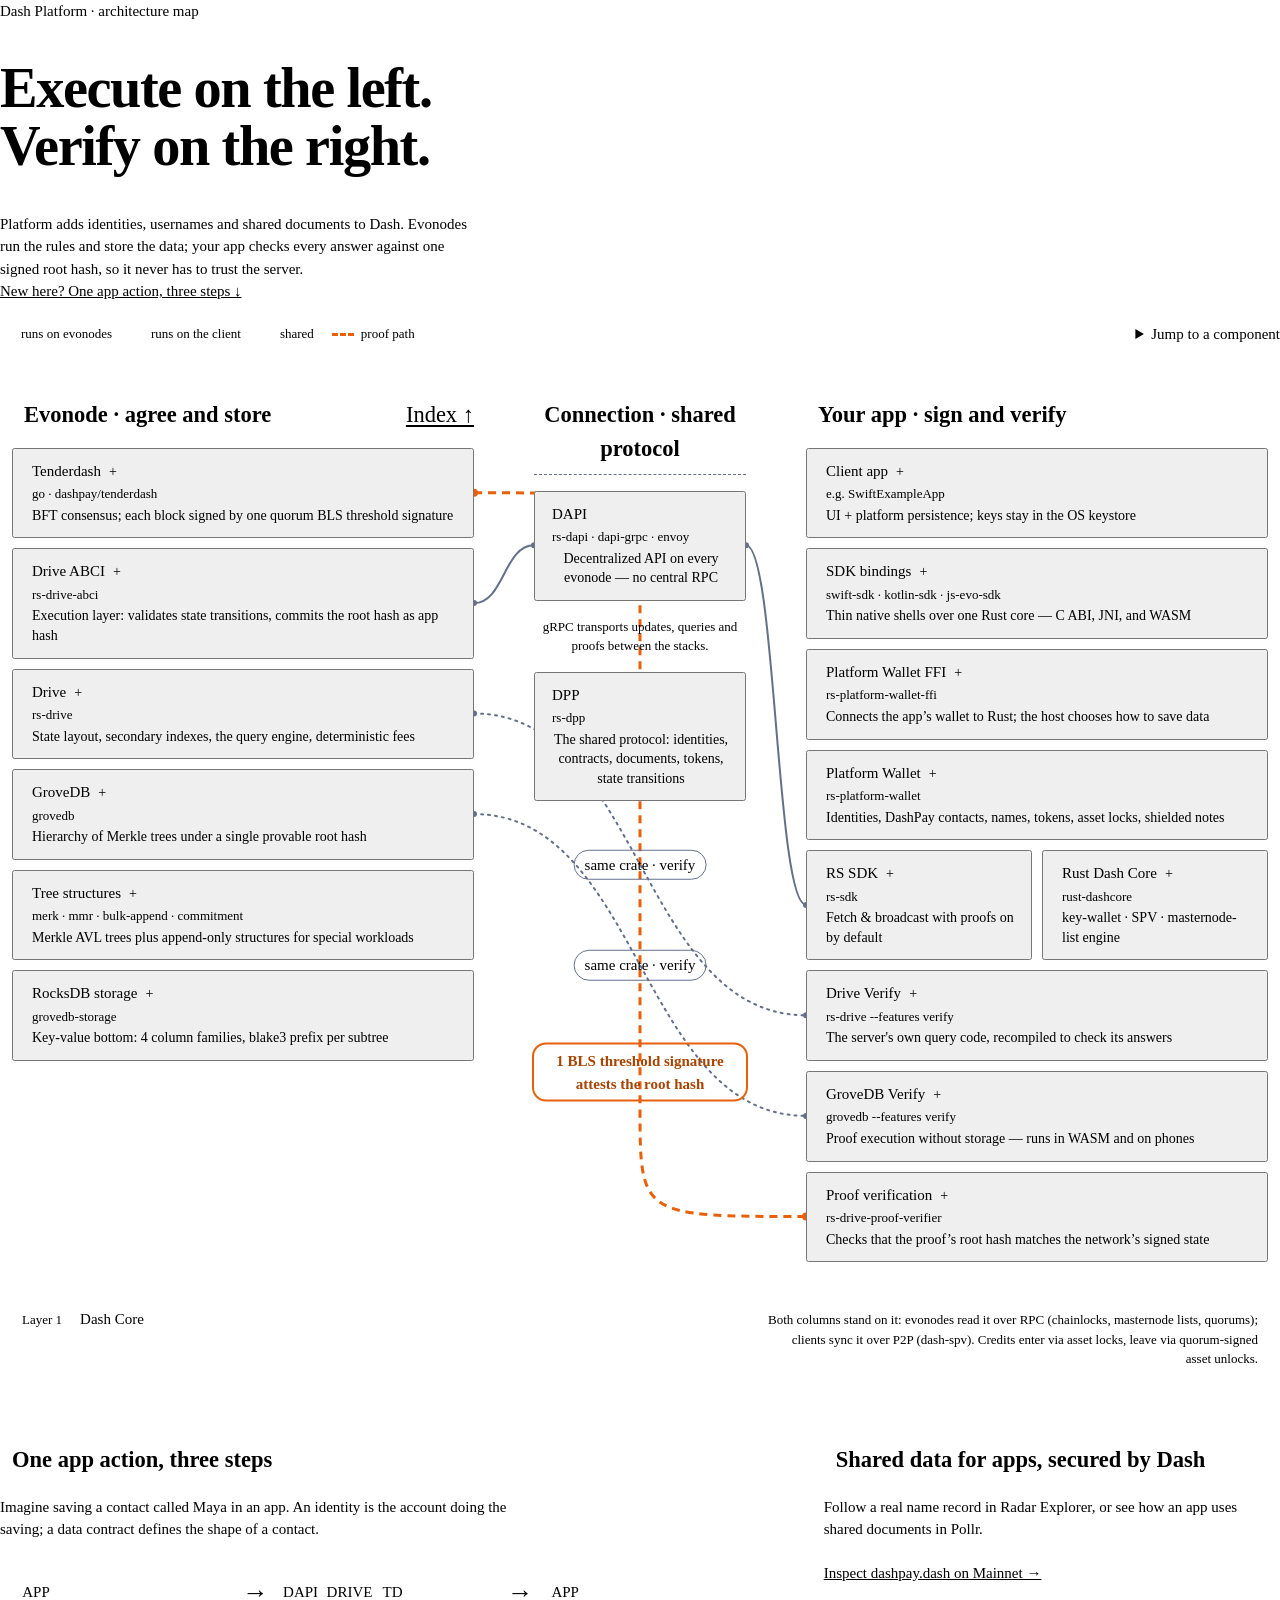
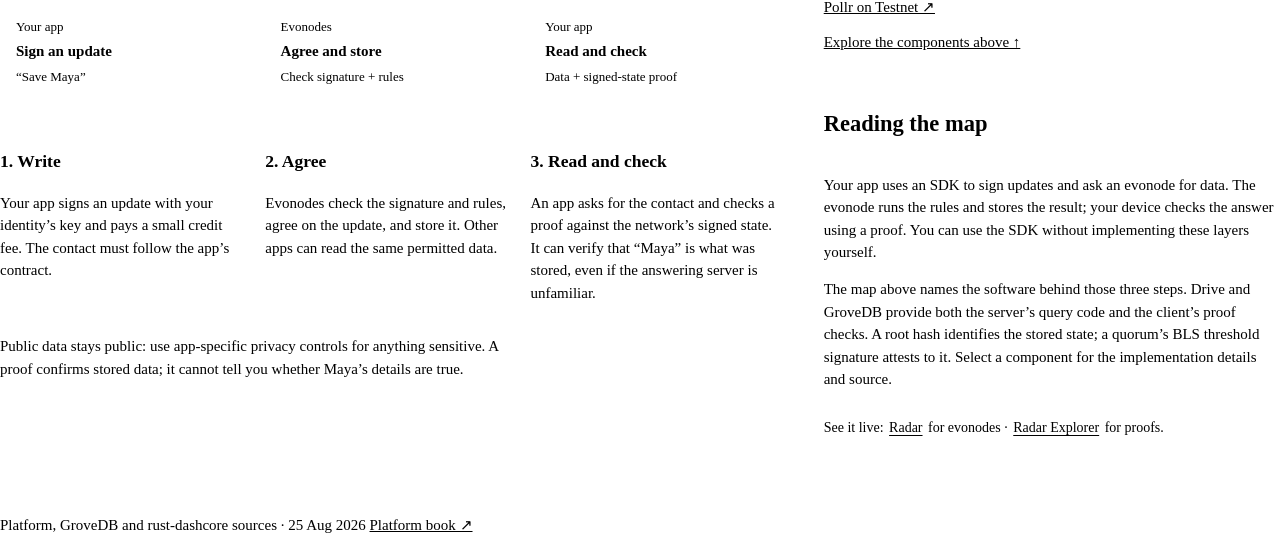
==== index.html @ ff962d40 "style(arch): readable sides, names before crates, flow arrows The client side takes the shell's peri" ====
<!doctype html>
<html lang="en">
<head>
<meta charset="utf-8">
<meta http-equiv="Content-Security-Policy" content="default-src 'self'; script-src 'self'; style-src 'self'; font-src 'self'; img-src 'self' data:; connect-src 'self'; base-uri 'none'; form-action 'self'; object-src 'none'">
<meta name="viewport" content="width=device-width, initial-scale=1">
<script src="/dashhq/dashhq-shell.js" integrity="sha256-pY818rGt2RziN3Jl6GOUPwoBuDXCLSk03Mt40n3Wt4k=" crossorigin="anonymous"></script>
<link rel="preload" href="/dashhq/fonts/archivo-latin-var.woff2" as="font" type="font/woff2" crossorigin>
<link rel="stylesheet" href="/dashhq/dashhq-tokens.css" integrity="sha256-5dOMkzZqrxDIXfGdDfy4hG3gMmwUjBk/maFstQiOqiI=" crossorigin="anonymous">
<link rel="stylesheet" href="/dashhq/dashhq-shell.css" integrity="sha256-YTeSEezfD7Rzg/jJ98Dr08MM5hpUa7ukwTbSkGV38zo=" crossorigin="anonymous">
<link rel="stylesheet" href="/dashhq/dashhq-components.css" integrity="sha256-EeOUWS5QP3xj9sYyCmQVVwKCEZTnjJxlEEUI6vAx05k=" crossorigin="anonymous">
<link rel="icon" href="/favicon.svg" type="image/svg+xml">
<link rel="stylesheet" href="/architecture.css">
<script src="/architecture.js" defer></script>
<title>How Platform works · Architecture · dashhq</title>
<meta name="description" content="Execute on evonodes, verify on the client: explore Dash Platform’s components, shared data and signed-state proofs.">

</head>
<body>

<a class="skip" href="#board">Skip to the component map</a>
<dashhq-bar product="arch" sticky></dashhq-bar>
<div class="masthead arch-hero dh-container dh-page">
  <header class="dh-page-header dh-page-header--home">
  <div class="dh-page-header__kicker">Dash Platform · architecture map</div>
  <h1 class="dh-page-header__title"><span class="execute">Execute <span class="wide">on the left</span><span class="narrow">on evonodes</span>.</span> <span class="verify">Verify <span class="wide">on the right</span><span class="narrow">in your app</span>.</span></h1>
  <p class="dh-page-header__lede">Platform adds identities, usernames and shared documents to Dash. Evonodes run the rules and store the data; your app checks every answer against one signed root hash, so it never has to trust the server. <a href="#walkthrough">New here? One app action, three steps ↓</a></p>
  </header>
  <div class="legend-row">
  <div class="legend">
    <span class="key"><span class="swatch server"></span> runs on evonodes</span>
    <span class="key"><span class="swatch client"></span> runs on the client</span>
    <span class="key"><span class="swatch shared"></span> shared</span>
    <span class="key"><span class="swatch proof"></span> proof path</span>
  </div>
  <nav class="component-nav" aria-label="Component index">
    <p class="dh-meta component-groups"><span><a href="#execute-stack">Server</a></span><span><a href="#shared-stack">Shared protocol</a></span><span><a href="#verify-stack">Client</a></span></p>
    <details class="dh-disclosure" id="component-index">
      <summary><span>Jump to a component</span></summary>
      <div class="component-index__groups">
        <div><h3 class="dh-h3">Server</h3><ul>
          <li><a href="#tenderdash">Tenderdash</a></li>
          <li><a href="#drive-abci">Drive ABCI</a></li>
          <li><a href="#drive">Drive</a></li>
          <li><a href="#grovedb">GroveDB</a></li>
          <li><a href="#trees">Tree structures</a></li>
          <li><a href="#rocksdb">RocksDB storage</a></li>
        </ul></div>
        <div><h3 class="dh-h3">Shared protocol</h3><ul>
          <li><a href="#dapi">DAPI</a></li>
          <li><a href="#dpp">DPP</a></li>
        </ul><h3 class="dh-h3">Layer 1</h3><ul>
          <li><a href="#dash-core">Dash Core</a></li>
        </ul></div>
        <div><h3 class="dh-h3">Client</h3><ul>
          <li><a href="#client-app">Client app</a></li>
          <li><a href="#bindings">SDK bindings</a></li>
          <li><a href="#wallet-ffi">Platform Wallet FFI</a></li>
          <li><a href="#platform-wallet">Platform Wallet</a></li>
          <li><a href="#rs-sdk">RS SDK</a></li>
          <li><a href="#rust-dashcore">Rust Dash Core</a></li>
          <li><a href="#drive-verify">Drive Verify</a></li>
          <li><a href="#grovedb-verify">GroveDB Verify</a></li>
          <li><a href="#proof-check">Proof verification</a></li>
        </ul></div>
      </div>
    </details>
  </nav>
  </div>
</div>

<main class="board-wrap dh-container">
  <nav id="relationships" class="relationship-map" aria-label="How the component stacks connect">
    <a href="#execute-stack"><strong>Evonode</strong><span>Agree and store</span></a><span aria-hidden="true">↔</span>
    <a href="#shared-stack"><strong>DAPI</strong><span>Updates out · data and proofs back</span></a><span aria-hidden="true">↔</span>
    <a href="#verify-stack"><strong>Your app</strong><span>Sign and verify</span></a>
    <p class="stack-path"><strong>Server path:</strong> Tenderdash → Drive ABCI → Drive → GroveDB → storage.<br><strong>Client path:</strong> SDK → DAPI → proof checks → signed state.</p>
    <p>Shared checks: <a href="#drive-verify">Drive ↔ Drive Verify</a> · <a href="#grovedb-verify">GroveDB ↔ GroveDB Verify</a>. The client checks the proof against the signed state.</p>
  </nav>
  <div class="board" id="board">
    <svg id="traces" aria-hidden="true"></svg>

    <section class="col col-server" id="execute-stack" aria-label="Evonode stack">
      <h2 class="col-head dh-h3">Evonode · agree and store <a href="#component-index">Index ↑</a></h2>
      <button class="card dh-card" id="tenderdash" data-id="tenderdash" data-side="server">
        <span class="crate">go · dashpay/tenderdash</span>
        <span class="name dh-h3">Tenderdash</span>
        <span class="role">BFT consensus; each block signed by one quorum BLS threshold signature</span>
      </button>
      <button class="card dh-card" id="drive-abci" data-id="drive-abci" data-side="server">
        <span class="crate">rs-drive-abci</span>
        <span class="name dh-h3">Drive ABCI</span>
        <span class="role">Execution layer: validates state transitions, commits the root hash as app hash</span>
      </button>
      <button class="card dh-card" id="drive" data-id="drive" data-side="server">
        <span class="crate">rs-drive</span>
        <span class="name dh-h3">Drive</span>
        <span class="role">State layout, secondary indexes, the query engine, deterministic fees</span>
      </button>
      <button class="card dh-card" id="grovedb" data-id="grovedb" data-side="server">
        <span class="crate">grovedb</span>
        <span class="name dh-h3">GroveDB</span>
        <span class="role">Hierarchy of Merkle trees under a single provable root hash</span>
      </button>
      <button class="card dh-card" id="trees" data-id="trees" data-side="server">
        <span class="crate">merk · mmr · bulk-append · commitment</span>
        <span class="name dh-h3">Tree structures</span>
        <span class="role">Merkle AVL trees plus append-only structures for special workloads</span>
      </button>
      <button class="card dh-card" id="rocksdb" data-id="rocksdb" data-side="server">
        <span class="crate">grovedb-storage</span>
        <span class="name dh-h3">RocksDB storage</span>
        <span class="role">Key-value bottom: 4 column families, blake3 prefix per subtree</span>
      </button>
    </section>

    <section class="col col-spine" id="shared-stack" aria-label="Shared edge">
      <h2 class="col-head dh-h3">Connection · shared protocol <a href="#component-index">Index ↑</a></h2>
      <button class="card spine dh-card" id="dapi" data-id="dapi" data-side="shared">
        <span class="crate">rs-dapi · dapi-grpc · envoy</span>
        <span class="name dh-h3">DAPI</span>
        <span class="role">Decentralized API on every evonode — no central RPC</span>
      </button>
      <div class="spine-note">gRPC transports updates, queries and proofs between the stacks.</div>
      <button class="card spine dh-card" id="dpp" data-id="dpp" data-side="shared">
        <span class="crate">rs-dpp</span>
        <span class="name dh-h3">DPP</span>
        <span class="role">The shared protocol: identities, contracts, documents, tokens, state transitions</span>
      </button>
    </section>

    <section class="col col-client" id="verify-stack" aria-label="Client stack">
      <h2 class="col-head dh-h3">Your app · sign and verify <a href="#component-index">Index ↑</a></h2>
      <button class="card dh-card" id="client-app" data-id="client-app" data-side="client">
        <span class="crate">e.g. SwiftExampleApp</span>
        <span class="name dh-h3">Client app</span>
        <span class="role">UI + platform persistence; keys stay in the OS keystore</span>
      </button>
      <button class="card dh-card" id="bindings" data-id="bindings" data-side="client">
        <span class="crate">swift-sdk · kotlin-sdk · js-evo-sdk</span>
        <span class="name dh-h3">SDK bindings</span>
        <span class="role">Thin native shells over one Rust core — C ABI, JNI, and WASM</span>
      </button>
      <button class="card dh-card" id="wallet-ffi" data-id="wallet-ffi" data-side="client">
        <span class="crate">rs-platform-wallet-ffi</span>
        <span class="name dh-h3">Platform Wallet FFI</span>
        <span class="role">Connects the app’s wallet to Rust; the host chooses how to save data</span>
      </button>
      <button class="card dh-card" id="platform-wallet" data-id="platform-wallet" data-side="client">
        <span class="crate">rs-platform-wallet</span>
        <span class="name dh-h3">Platform Wallet</span>
        <span class="role">Identities, DashPay contacts, names, tokens, asset locks, shielded notes</span>
      </button>
      <div class="duo">
        <button class="card dh-card" id="rs-sdk" data-id="rs-sdk" data-side="client">
          <span class="crate">rs-sdk</span>
          <span class="name dh-h3">RS SDK</span>
          <span class="role">Fetch &amp; broadcast with proofs on by default</span>
        </button>
        <button class="card dh-card" id="rust-dashcore" data-id="rust-dashcore" data-side="client">
          <span class="crate">rust-dashcore</span>
          <span class="name dh-h3">Rust Dash Core</span>
          <span class="role">key-wallet · SPV · masternode-list engine</span>
        </button>
      </div>
      <button class="card dh-card" id="drive-verify" data-id="drive-verify" data-side="client">
        <span class="crate">rs-drive --features verify</span>
        <span class="name dh-h3">Drive Verify</span>
        <span class="role">The server's own query code, recompiled to check its answers</span>
      </button>
      <button class="card dh-card" id="grovedb-verify" data-id="grovedb-verify" data-side="client">
        <span class="crate">grovedb --features verify</span>
        <span class="name dh-h3">GroveDB Verify</span>
        <span class="role">Proof execution without storage — runs in WASM and on phones</span>
      </button>
      <button class="card dh-card" id="proof-check" data-id="proof-check" data-side="client">
        <span class="crate">rs-drive-proof-verifier</span>
        <span class="name dh-h3">Proof verification</span>
        <span class="role">Checks that the proof’s root hash matches the network’s signed state</span>
      </button>
    </section>

    <button class="basebar" id="dash-core" data-id="dash-core">
      <span class="crate">Layer 1</span>
      <span class="name dh-h3">Dash Core</span>
      <span class="role">Both columns stand on it: evonodes read it over RPC (chainlocks, masternode lists, quorums); clients sync it over P2P (dash-spv). Credits enter via asset locks, leave via quorum-signed asset unlocks.</span>
    </button>
  </div>
  <div class="after-board">
  <section class="walkthrough" id="walkthrough" aria-labelledby="walkthrough-title">
    <h2 class="dh-section__title" id="walkthrough-title">One app action, three steps</h2>
    <p>Imagine saving a contact called Maya in an app. An identity is the account doing the saving; a data contract defines the shape of a contact.</p>
    <figure class="action-map" aria-label="An app signs an update; evonodes agree and store it; the app checks the returned proof">
      <div class="action-map__node"><div class="action-map__tiles" aria-hidden="true"><span class="action-map__tile">APP</span></div><span>Your app</span><strong>Sign an update</strong><small>“Save Maya”</small></div>
      <span class="action-map__arrow" aria-hidden="true">→</span>
      <div class="action-map__node"><div class="action-map__tiles" aria-hidden="true"><span class="action-map__tile action-map__tile--ref">DAPI</span><span class="action-map__tile action-map__tile--net">DRIVE</span><span class="action-map__tile action-map__tile--net">TD</span></div><span>Evonodes</span><strong>Agree and store</strong><small>Check signature + rules</small></div>
      <span class="action-map__arrow" aria-hidden="true">→</span>
      <div class="action-map__node"><div class="action-map__tiles" aria-hidden="true"><span class="action-map__tile">APP</span></div><span>Your app</span><strong>Read and check</strong><small>Data + signed-state proof</small></div>
    </figure>
    <ol>
      <li><h3 class="dh-h3">1. Write</h3><p>Your app signs an update with your identity’s key and pays a small credit fee. The contact must follow the app’s contract.</p></li>
      <li><h3 class="dh-h3">2. Agree</h3><p>Evonodes check the signature and rules, agree on the update, and store it. Other apps can read the same permitted data.</p></li>
      <li><h3 class="dh-h3">3. Read and check</h3><p>An app asks for the contact and checks a proof against the network’s signed state. It can verify that “Maya” is what was stored, even if the answering server is unfamiliar.</p></li>
    </ol>
    <p>Public data stays public: use app-specific privacy controls for anything sensitive. A proof confirms stored data; it cannot tell you whether Maya’s details are true.</p>

  </section>
  <section class="platform-intro" aria-label="Platform in plain language">
    <h2 class="dh-section__title">Shared data for apps, secured by Dash</h2>

    <p>Follow a real name record in Radar Explorer, or see how an app uses shared documents in Pollr.</p>
    <p class="dh-meta"><span><a href="https://explorer.dashhq.org/name/dashpay?network=mainnet" data-family="explorer" data-path="/name/dashpay" data-network="mainnet">Inspect dashpay.dash on Mainnet →</a></span><span><a href="https://pollr.dashhq.org/">Pollr on Testnet ↗</a></span><span><a href="#board">Explore the components above ↑</a></span></p>
  </section>
  <h2 class="technical-title dh-section__title">Reading the map</h2>
  <p class="sub">Your app uses an SDK to sign updates and ask an evonode for data. The evonode runs the rules and stores the result; your device checks the answer using a proof. You can use the SDK without implementing these layers yourself.</p>
  <p class="sub">The map above names the software behind those three steps. Drive and GroveDB provide both the server’s query code and the client’s proof checks. A root hash identifies the stored state; a quorum’s BLS threshold signature attests to it. Select a component for the implementation details and source.</p>
  <p class="live">See it live: <a href="https://radar.dashhq.org/" data-family="radar" data-path="/">Radar</a> for evonodes · <a href="https://explorer.dashhq.org/" data-family="explorer" data-path="/">Radar Explorer</a> for proofs.</p>
  </div>
</main>

<div class="scrim" id="scrim" hidden></div>
<aside class="drawer" id="drawer" role="dialog" aria-modal="true" aria-labelledby="drawer-title" hidden>
  <header class="drawer-top">
    <span class="drawer-kind" id="drawer-kind"></span>
    <h2 class="dh-h2" id="drawer-title"></h2>
    <span class="drawer-crate" id="drawer-crate"></span>
    <button class="drawer-close dh-btn dh-btn--quiet dh-btn--icon" id="drawer-close" type="button" aria-label="Close details"><svg width="18" height="18" viewBox="0 0 24 24" fill="none" stroke="currentColor" stroke-width="2" stroke-linecap="round" aria-hidden="true"><path d="m6 6 12 12M18 6 6 18"/></svg></button>
  </header>
  <div class="drawer-body">
    <p class="summary" id="drawer-summary"></p>
    <div class="drawer-refs">
      <div><h3 class="dh-h3">Source</h3><ul class="links" id="drawer-links"></ul></div>
      <div><h3 class="dh-h3">Related</h3><div class="related" id="drawer-related"></div></div>
    </div>
    <h3 class="dh-h3">Key facts</h3>
    <ul class="facts" id="drawer-facts"></ul>
  </div>
</aside>

<dashhq-footer product="arch" source="https://github.com/PastaPastaPasta/dash-platform-architecture">
<span>Platform, GroveDB and rust-dashcore sources · 25 Aug 2026</span>
<a href="https://dashpay.github.io/platform/">Platform book ↗</a>
</dashhq-footer>


</body>
</html>
---- dashhq/dashhq-tokens.css ----
/* dashhq family tokens 2.0. Vendor unchanged; override nothing here, map your own variables onto these.
   Light is the default. Dark applies under prefers-color-scheme unless <html data-theme="light">,
   and always under <html data-theme="dark">. dashhq-shell.js keeps data-theme set to the resolved theme.

   The palette is Dash's own: Dash blue (#008DE4) is the one accent and the committing action, Dash navy is the
   chrome (the bar and the footer, in both themes) and the ink. Nothing is green, teal or purple. "OK" is not a
   colour: status colour marks the exception (a warning, a failure, real mainnet funds), never the normal state. */

@font-face {
  font-family: "Archivo";
  src: url("fonts/archivo-latin-var.woff2") format("woff2");
  font-style: normal;
  font-weight: 400 700;
  font-stretch: 75% 125%;
  font-display: swap;
}

:root {
  color-scheme: light dark;

  /* surfaces */
  --dh-page: #F2F4F8;          /* page background: cool paper */
  --dh-surface: #FFFFFF;       /* panels, cards, inputs */
  --dh-sunken: #E8ECF3;        /* wells, table header, code */
  --dh-track: #E1E6EF;         /* meter, progress and segmented-control tracks; in dark, a step above the surface, never a hole */
  --dh-hover: rgba(10, 26, 63, .05);
  --dh-raised: var(--dh-surface);
  --dh-raised-hover: var(--dh-sunken);
  --dh-raised-line: var(--dh-line-2);
  --dh-chip: var(--dh-sunken);
  --dh-chip-line: transparent;
  --dh-disabled: var(--dh-sunken);

  /* ink: Dash navy, not grey */
  --dh-ink: #0A1A3F;           /* text */
  --dh-ink-2: #435069;         /* secondary text, labels (AA on every surface, track and chip) */
  --dh-ink-3: #6C7891;         /* disabled and decorative only, never for text a user must read */

  /* lines: visible edges (1.6:1 on the surface in light, 1.5:1 in dark; contrast.test.mjs holds the floor) */
  --dh-line: #C3CBDA;          /* hairlines, panel borders, table rules */
  --dh-line-2: #78849C;        /* control borders (3:1 on surface and page) */

  /* brand: Dash blue. Where you are, where you can go, and the one thing you commit to. */
  --dh-brand: #008DE4;         /* fills and indicators (selected tab rule, mark, chart series) */
  --dh-brand-ink: #0061AE;     /* links and brand-coloured text */
  --dh-brand-fill: #006CC4;    /* a blue fill that carries white text: the primary button */
  --dh-brand-soft: #E5F0FC;    /* selected rows, info pills */

  /* action: the primary button is Dash blue with white text, in every product. The names stay for compatibility. */
  --dh-act: var(--dh-brand-fill);
  --dh-act-hover: #005DAA;
  --dh-act-ink: #FFFFFF;

  /* selection: the current tab's rule, a chosen card's ring, checked boxes (--dh-select, 3:1 on page and surface),
     and selected or highlighted rows (--dh-select-soft). Dash blue, unless an app sets its accent below. */
  --dh-select: var(--dh-brand);
  --dh-select-soft: var(--dh-brand-soft);
  /* the chosen segment of a segmented control: a clearly different fill (1.5:1 or more on the track) */
  --dh-seg-on: #0A1A3F;
  --dh-seg-on-ink: #FFFFFF;

  /* chrome: the bar and the footer are Dash navy in both themes, so every product opens and closes the same way */
  --dh-chrome: #0B1C4B;
  --dh-chrome-raised: #15296A;  /* a control on the chrome */
  --dh-chrome-ink: #FFFFFF;
  --dh-chrome-ink-2: #B9C6E4;
  --dh-chrome-line: #34477D;    /* hairlines on the chrome */
  --dh-chrome-line-2: #7487BD;  /* control borders on the chrome (3:1) */
  --dh-chrome-hover: rgba(255, 255, 255, .09);
  --dh-chrome-accent: #5CB9F8;  /* the current section on the chrome */
  --dh-chrome-real: #F2BE62;    /* the Mainnet dot on the chrome: real funds */

  /* accent: an app's own colour (Forge ember, Pollr teal, Yappr sky), for its brand mark, selection and highlights,
     inside that app only. Never the committing button, never text, and never borrowed by a core tool. An app turns
     it on with one attribute, <html data-dh-accent="forge|pollr|yappr">; core tools leave it off. */
  --dh-accent: var(--dh-brand);          /* the app's colour as a fill: its glyph, a highlight rule */
  --dh-accent-ink: #FFFFFF;              /* text on an accent fill */
  --dh-accent-forge: #F58A4F;  --dh-accent-forge-select: #C67040;  --dh-accent-forge-soft: #FDECE3;  /* ember */
  --dh-accent-pollr: #25B8A6;  --dh-accent-pollr-select: #1E9586;  --dh-accent-pollr-soft: #DCF4F1;  /* teal, Pollr only */
  --dh-accent-yappr: #38BDF8;  --dh-accent-yappr-select: #2B90BC;  --dh-accent-yappr-soft: #DFF4FE;  /* sky */
  --dh-shade-1: rgba(6, 14, 36, .10);   /* hover and press overlays on filled buttons */
  --dh-shade-2: rgba(6, 14, 36, .18);

  /* status: for the exception only. A state that is the same on every row gets no colour. */
  --dh-good: var(--dh-brand-ink);  --dh-good-soft: var(--dh-brand-soft);   /* no green: "ok" reads as Dash blue */
  --dh-warn: #8A5300;  --dh-warn-soft: #FBF0DA;                            /* amber-gold, not orange */
  --dh-bad:  #B4302A;  --dh-bad-soft:  #FBE6E4;
  --dh-info: var(--dh-brand-ink); --dh-info-soft: var(--dh-brand-soft);
  --dh-real: var(--dh-warn);  --dh-real-soft: var(--dh-warn-soft);       /* real mainnet funds: caution, never "good" */
  --dh-neutral: var(--dh-ink-2);  --dh-neutral-soft: var(--dh-chip);     /* a status that needs no colour */

  /* the blueprint plate (hub map, architecture diagrams). Paper with blue linework in light, navy in dark. */
  --dh-plate: #F6F8FC;
  --dh-plate-edge: #C3CBDA;
  --dh-plate-line: #0061AE;
  --dh-plate-ink: #0A1A3F;
  --dh-plate-ink-2: #435069;
  --dh-plate-hair: rgba(0, 97, 174, .16);
  --dh-mark-edge: transparent;  /* the mark gets a hairline edge on dark pages */

  /* layers of the stack (hub map, architecture): steps of navy and Dash blue, never a second hue.
     Core and Platform are told apart by their label, not by colour. Grounds and tiles only. */
  --dh-tier-apps: #0B1C4B;      --dh-tier-apps-ink: #FFFFFF;      --dh-tier-apps-soft: #E6EAF3;
  --dh-tier-net: #006CC4;       --dh-tier-net-ink: #FFFFFF;       --dh-tier-net-soft: #E5F0FC;
  --dh-tier-platform: #7DBEF2;  --dh-tier-platform-ink: #0A1A3F;  --dh-tier-platform-soft: #EEF5FD;
  --dh-tier-ref: #C3CBDA;       --dh-tier-ref-ink: #0A1A3F;       --dh-tier-ref-soft: #EEF1F6;

  /* categorical series (unordered sets: providers, countries, networks); --dh-ramp-* stays for ordered data.
     Blue, orange, indigo, gold, rose: no green, teal or purple. */
  --dh-cat-1: #2A78D6; --dh-cat-2: #DD5F2B; --dh-cat-3: #4F48C9; --dh-cat-4: #B07D00; --dh-cat-5: #D2507F;

  /* chart ramp for ordered categories (versions, epochs): 1 = newest or largest. Unordered sets: top 4 + "Other" in --dh-line-2. */
  --dh-ramp-1: #005A96; --dh-ramp-2: #0080D0; --dh-ramp-3: #39A2E8; --dh-ramp-4: #86C4F0; --dh-ramp-5: #C2E0F7;

  --dh-focus: #0061AE;
  --dh-shadow-pop: 0 12px 32px -14px rgba(6, 14, 36, .38), 0 0 0 1px var(--dh-line);
  --dh-shadow-card: 0 1px 2px rgba(6, 14, 36, .05);

  /* type: nothing a user must read or act on is set below --dh-fs-xs (13px) */
  --dh-font: "Archivo", system-ui, -apple-system, "Segoe UI", Roboto, "Helvetica Neue", Arial, sans-serif;
  --dh-mono: ui-monospace, "SF Mono", "Cascadia Mono", "Segoe UI Mono", Menlo, Consolas, "Liberation Mono", monospace;
  --dh-fs-xs: 13px;            /* pills, footnotes: the floor */
  --dh-fs-sm: 14px;            /* labels, captions, table headers */
  --dh-fs-ui: 15px;            /* controls, tables, dense UI */
  --dh-fs-body: 16px;          /* body */
  --dh-fs-lead: 18px;          /* intro paragraph under a page title */
  --dh-fs-h3: 18px;
  --dh-fs-h2: 22px;
  --dh-fs-h1: 30px;
  --dh-fs-display: clamp(30px, 4.2vw, 46px);
  --dh-fs-stat: 30px;
  --dh-fs-code: 13px;
  --dh-lh-body: 1.5;
  --dh-lh-head: 1.2;
  --dh-lh-display: 1.06;
  --dh-w-body: 400;
  --dh-w-ui: 520;
  --dh-w-strong: 620;
  --dh-w-head: 660;
  --dh-stretch-display: 116%;
  --dh-stretch-head: 110%;
  --dh-stretch-stat: 108%;
  --dh-stretch-dense: 100%;

  /* space (4px base) */
  --dh-1: 4px;  --dh-2: 8px;  --dh-3: 12px; --dh-4: 16px;
  --dh-5: 24px; --dh-6: 32px; --dh-7: 48px; --dh-8: 64px;
  --dh-gutter: clamp(16px, 4vw, 40px);
  --dh-max: 1200px;            /* the bar's row and .dh-container: border-box, so content starts one gutter in */
  --dh-w-narrow: 760px;        /* forms and reading columns, left-aligned inside the container */

  /* shape */
  --dh-r1: 3px;   /* pills, kbd */
  --dh-r2: 6px;   /* buttons, inputs, segmented controls */
  --dh-r3: 10px;  /* panels, cards, popovers */

  /* controls: one height scale; touch screens step every size up */
  --dh-ctl-h-sm: 28px;
  --dh-ctl-h: 34px;
  --dh-ctl-h-lg: 42px;
  --dh-bar-h: 52px;

  /* focus: one ring for everything. --dh-ring-shadow is the same ring as a box-shadow, for frameworks
     that draw focus with shadows (Chakra's shadows.outline). */
  --dh-ring-w: 2px;
  --dh-ring-offset: 2px;
  --dh-ring-shadow: 0 0 0 2px var(--dh-surface), 0 0 0 4px var(--dh-focus);

  /* motion */
  --dh-ease: cubic-bezier(.2, .7, .2, 1);
  --dh-dur-1: 90ms;
  --dh-dur-2: 160ms;
}

@media (pointer: coarse) {
  :root { --dh-ctl-h-sm: 40px; --dh-ctl-h: 42px; --dh-ctl-h-lg: 48px; }
}

@media (prefers-reduced-motion: reduce) {
  :root { --dh-dur-1: 0ms; --dh-dur-2: 0ms; }
}

/* An app's accent: <html data-dh-accent="forge|pollr|yappr">. The shades follow the theme by themselves. */
:root[data-dh-accent="forge"] { --dh-accent: var(--dh-accent-forge); --dh-accent-ink: #0A1A3F; --dh-select: var(--dh-accent-forge-select); --dh-select-soft: var(--dh-accent-forge-soft); }
:root[data-dh-accent="pollr"] { --dh-accent: var(--dh-accent-pollr); --dh-accent-ink: #0A1A3F; --dh-select: var(--dh-accent-pollr-select); --dh-select-soft: var(--dh-accent-pollr-soft); }
:root[data-dh-accent="yappr"] { --dh-accent: var(--dh-accent-yappr); --dh-accent-ink: #0A1A3F; --dh-select: var(--dh-accent-yappr-select); --dh-select-soft: var(--dh-accent-yappr-soft); }

:root[data-theme="light"] { color-scheme: light; }

/* The dark set is written twice: once for the system setting, once for an explicit choice. Keep them identical
   (contrast.test.mjs fails if they drift). */
@media (prefers-color-scheme: dark) {
  :root:not([data-theme="light"]) {
    color-scheme: dark;
    --dh-page: #070D1D;
    --dh-surface: #0F192F;
    --dh-sunken: #050A15;
    --dh-track: #1D2843;
    --dh-raised: #1A2641;
    --dh-raised-hover: #243353;
    --dh-raised-line: #55678E;
    --dh-chip: var(--dh-raised);
    --dh-chip-line: var(--dh-line);
    --dh-disabled: var(--dh-surface);
    --dh-hover: rgba(225, 234, 248, .06);
    --dh-ink: #EAF0F8;
    --dh-ink-2: #B0BDD3;
    --dh-ink-3: #7F8CA6;
    --dh-line: #33415F;
    --dh-line-2: #64769C;
    --dh-brand: #2E9BF0;
    --dh-brand-ink: #7DC1F7;
    --dh-brand-fill: #1A6CC2;
    --dh-brand-soft: #14294B;
    --dh-act-hover: #155FAC;
    --dh-seg-on: #3C4F7A;
    --dh-seg-on-ink: #FFFFFF;
    --dh-chrome: #0C1C4A;
    --dh-chrome-raised: #172B66;
    --dh-chrome-line: #34477D;
    --dh-warn: #F2BE62;  --dh-warn-soft: #2B2314;
    --dh-bad:  #F48A80;  --dh-bad-soft:  #3A1818;
    --dh-plate: #0D1F45;
    --dh-plate-edge: #22386A;
    --dh-plate-line: #A6D3F7;
    --dh-plate-ink: #E6F0FC;
    --dh-plate-ink-2: #A3B7D8;
    --dh-plate-hair: rgba(166, 211, 247, .2);
    --dh-mark-edge: rgba(125, 193, 247, .38);
    --dh-tier-apps: #C2D2F2;      --dh-tier-apps-ink: #0A1A3F;      --dh-tier-apps-soft: #131E37;
    --dh-tier-net: #2E9BF0;       --dh-tier-net-ink: #06122B;       --dh-tier-net-soft: #14294B;
    --dh-tier-platform: #7DC1F7;  --dh-tier-platform-ink: #06122B;  --dh-tier-platform-soft: #10223F;
    --dh-tier-ref: #3A4868;       --dh-tier-ref-ink: #DCE5F3;       --dh-tier-ref-soft: #111A2E;
    --dh-cat-1: #4C93EC; --dh-cat-2: #EB7746; --dh-cat-3: #8C85F2; --dh-cat-4: #D9A21C; --dh-cat-5: #E46F9A;
    --dh-ramp-1: #A9D9FA; --dh-ramp-2: #62B8F3; --dh-ramp-3: #2B90DA; --dh-ramp-4: #1F6CA3; --dh-ramp-5: #1A4A6E;
    --dh-accent-forge-select: #F58A4F; --dh-accent-forge-soft: #363131;
    --dh-accent-pollr-select: #25B8A6; --dh-accent-pollr-soft: #103A40;
    --dh-accent-yappr-select: #38BDF8; --dh-accent-yappr-soft: #143B4F;
    --dh-focus: #7DC1F7;
    --dh-shade-1: rgba(255, 255, 255, .08);
    --dh-shade-2: rgba(0, 0, 0, .18);
    --dh-shadow-pop: 0 14px 36px -12px rgba(0, 0, 0, .7), 0 0 0 1px var(--dh-line);
    --dh-shadow-card: none;
  }
}
:root[data-theme="dark"] {
  color-scheme: dark;
  --dh-page: #070D1D;
  --dh-surface: #0F192F;
  --dh-sunken: #050A15;
  --dh-track: #1D2843;
  --dh-raised: #1A2641;
  --dh-raised-hover: #243353;
  --dh-raised-line: #55678E;
  --dh-chip: var(--dh-raised);
  --dh-chip-line: var(--dh-line);
  --dh-disabled: var(--dh-surface);
  --dh-hover: rgba(225, 234, 248, .06);
  --dh-ink: #EAF0F8;
  --dh-ink-2: #B0BDD3;
  --dh-ink-3: #7F8CA6;
  --dh-line: #33415F;
  --dh-line-2: #64769C;
  --dh-brand: #2E9BF0;
  --dh-brand-ink: #7DC1F7;
  --dh-brand-fill: #1A6CC2;
  --dh-brand-soft: #14294B;
  --dh-act-hover: #155FAC;
  --dh-seg-on: #3C4F7A;
  --dh-seg-on-ink: #FFFFFF;
  --dh-chrome: #0C1C4A;
  --dh-chrome-raised: #172B66;
  --dh-chrome-line: #34477D;
  --dh-warn: #F2BE62;  --dh-warn-soft: #2B2314;
  --dh-bad:  #F48A80;  --dh-bad-soft:  #3A1818;
  --dh-plate: #0D1F45;
  --dh-plate-edge: #22386A;
  --dh-plate-line: #A6D3F7;
  --dh-plate-ink: #E6F0FC;
  --dh-plate-ink-2: #A3B7D8;
  --dh-plate-hair: rgba(166, 211, 247, .2);
  --dh-mark-edge: rgba(125, 193, 247, .38);
  --dh-tier-apps: #C2D2F2;      --dh-tier-apps-ink: #0A1A3F;      --dh-tier-apps-soft: #131E37;
  --dh-tier-net: #2E9BF0;       --dh-tier-net-ink: #06122B;       --dh-tier-net-soft: #14294B;
  --dh-tier-platform: #7DC1F7;  --dh-tier-platform-ink: #06122B;  --dh-tier-platform-soft: #10223F;
  --dh-tier-ref: #3A4868;       --dh-tier-ref-ink: #DCE5F3;       --dh-tier-ref-soft: #111A2E;
  --dh-cat-1: #4C93EC; --dh-cat-2: #EB7746; --dh-cat-3: #8C85F2; --dh-cat-4: #D9A21C; --dh-cat-5: #E46F9A;
  --dh-ramp-1: #A9D9FA; --dh-ramp-2: #62B8F3; --dh-ramp-3: #2B90DA; --dh-ramp-4: #1F6CA3; --dh-ramp-5: #1A4A6E;
  --dh-accent-forge-select: #F58A4F; --dh-accent-forge-soft: #363131;
  --dh-accent-pollr-select: #25B8A6; --dh-accent-pollr-soft: #103A40;
  --dh-accent-yappr-select: #38BDF8; --dh-accent-yappr-soft: #143B4F;
  --dh-focus: #7DC1F7;
  --dh-shade-1: rgba(255, 255, 255, .08);
  --dh-shade-2: rgba(0, 0, 0, .18);
  --dh-shadow-pop: 0 14px 36px -12px rgba(0, 0, 0, .7), 0 0 0 1px var(--dh-line);
  --dh-shadow-card: none;
}
---- dashhq/dashhq-shell.css ----
/* dashhq-shell.css: document-level rules for the shell elements.
   Covers (1) the look before dashhq-shell.js upgrades the elements, or if it never runs,
   and (2) the product's own links slotted into <dashhq-bar>. Element internals live in the JS.
   Requires dashhq-tokens.css. */

/* Only before upgrade: once defined, the elements style their own host (and honour [hidden]). */
dashhq-footer:not(:defined) { display: block; }
dashhq-bar[sticky]:not(:defined) { position: sticky; top: 0; z-index: 40; }

/* Before upgrade: reserve the bar's height so nothing jumps, show a wordmark, and lay the slotted nav out in a row. */
dashhq-bar:not(:defined) {
  display: flex; align-items: center; gap: 14px; overflow: hidden;
  min-height: var(--dh-bar-h); padding: 0 var(--dh-gutter);
  background: var(--dh-chrome); color: var(--dh-chrome-ink);
  font-family: var(--dh-font);
  --dh-ink: var(--dh-chrome-ink); --dh-ink-2: var(--dh-chrome-ink-2); --dh-line: var(--dh-chrome-line);
}
dashhq-bar:not(:defined)::before {
  content: "dashhq"; font-weight: 650; font-stretch: 112%; font-size: 16px; letter-spacing: -.012em;
}
dashhq-bar:not(:defined) > [slot="logo"] { display: none; }
/* Without JavaScript there is no phone menu: the product's links scroll sideways rather than being cut off. */
dashhq-bar:not(:defined) > [slot="nav"] { flex: 0 1 auto; min-width: 0; overflow-x: auto; scrollbar-width: thin; }
dashhq-bar:not(:defined) > [slot="actions"] { margin-left: auto; }
dashhq-footer:not(:defined) { min-height: 120px; margin-top: var(--dh-7); background: var(--dh-chrome); color: var(--dh-chrome-ink-2); }
dashhq-hash:not(:defined) { display: inline; font-family: var(--dh-mono); font-size: .92em; overflow-wrap: anywhere; }
dashhq-signin-help, dashhq-not-found, dashhq-moved { display: block; }
/* The display rules above outrank the browser's [hidden]; an element the page hides stays hidden, upgraded or not. */
:is(dashhq-bar, dashhq-footer, dashhq-hash, dashhq-signin-help, dashhq-not-found, dashhq-moved)[hidden] { display: none !important; }
dashhq-signin-help:not(:defined) { min-height: 44px; border-radius: var(--dh-r3); background: var(--dh-sunken); }
/* <dashhq-moved>'s children are its version without JavaScript (the heading and a real link); once upgraded the element
   draws its own. <dashhq-not-found>'s children are one extra line it shows under its own words, so keep them to that
   (the full id, or one factual sentence). */
dashhq-not-found:not(:defined) { padding: 20px 24px; border: 1px dashed var(--dh-line-2); border-radius: var(--dh-r3); }

/* The product's nav in the bar: its sections, and the only section nav it has. Put your links in one element
   with slot="nav" (a <nav>, <ul> or <div>); a <button> may stand in for a link that opens something (Post).
   Mark the current one with aria-current="page". The bar sets the --dh-nav-* variables: a row on wide screens,
   44px rows in the phone menu, or a bottom tab bar with phone-nav="tabs". On the wide bar the links sit on the navy
   chrome: the bar hands them the chrome's values under the usual token names (--dh-ink, --dh-brand-ink, --dh-hover…),
   so draw them with tokens, never literal colours. Inactive links are ink; the current one is brand.
   Inside an item, an element with class="dh-nav-icon" shows only in the tab bar.
   data-dh-phone on an item shows it only in the phone layouts; data-dh-desktop only in the wide row. */
dashhq-bar > [slot="nav"] {
  display: flex; flex-direction: var(--dh-nav-dir, row); align-items: var(--dh-nav-align, center);
  gap: var(--dh-nav-gap, 2px); margin: 0; padding: 0; list-style: none;
  overflow-x: var(--dh-nav-overflow, visible); scrollbar-width: none; overscroll-behavior-x: contain;
  -webkit-mask-image: var(--dh-nav-mask, none); mask-image: var(--dh-nav-mask, none);
}
dashhq-bar > [slot="nav"]::-webkit-scrollbar { display: none; }
dashhq-bar > [slot="nav"] > * { flex: var(--dh-nav-item, none); min-width: var(--dh-nav-item-min, 0); }
dashhq-bar > [slot="nav"] :is(a, button) {
  display: flex; flex-direction: var(--dh-nav-item-dir, row); align-items: center;
  justify-content: var(--dh-nav-item-justify, flex-start); gap: var(--dh-nav-item-gap, 8px);
  box-sizing: border-box; width: auto; height: var(--dh-nav-h, 32px); margin: 0; padding: 0 var(--dh-nav-pad, 10px);
  border: 0; border-radius: var(--dh-nav-radius, var(--dh-r2)); background: none; cursor: pointer;
  font-family: var(--dh-font); font-size: var(--dh-nav-fs, 14px); font-weight: var(--dh-nav-weight, 520); line-height: 1;
  color: var(--dh-nav-ink, var(--dh-ink)); text-decoration: none; white-space: var(--dh-nav-ws, nowrap); text-align: center;
  -webkit-tap-highlight-color: transparent;
}
@media (hover: hover) {
  dashhq-bar > [slot="nav"] :is(a, button):hover { color: var(--dh-ink); background: var(--dh-hover); }
}
dashhq-bar > [slot="nav"] :is(a, button):is([aria-current="page"], [aria-current="true"]) {
  color: var(--dh-nav-current-ink, var(--dh-brand-ink)); background: var(--dh-nav-current-bg, var(--dh-chip));
  box-shadow: var(--dh-nav-current-mark, none);
}
dashhq-bar > [slot="nav"] :is(a, button):focus-visible { outline: 2px solid var(--dh-focus); outline-offset: 2px; }
dashhq-bar > [slot="nav"] .dh-nav-icon { display: var(--dh-nav-icon, none); width: 22px; height: 22px; flex: none; }
dashhq-bar > [slot="nav"] :is([aria-current="page"], [aria-current="true"]) .dh-nav-icon { color: var(--dh-nav-current-icon, inherit); }
dashhq-bar > [slot="nav"] [data-dh-phone] { display: var(--dh-nav-only-phone, none); }
dashhq-bar > [slot="nav"] [data-dh-desktop] { display: var(--dh-nav-only-desk, flex); }
/* The item rules above outrank [hidden] (and Tailwind's .hidden); hide an item with the attribute. */
dashhq-bar > [slot="nav"] [hidden] { display: none !important; }

dashhq-bar > [slot="actions"] { display: flex; align-items: center; gap: 6px; }
dashhq-bar > [slot="logo"] { display: block; width: 22px; height: 22px; }

/* Off-screen buffer used by the copy fallback on insecure origins. */
.dh-copy-buffer { position: fixed; left: -9999px; top: 0; opacity: 0; }

html[data-dh-sheet-open] { overflow: hidden; }
/* With a bottom tab bar, focus and in-page jumps stop above it. */
html[data-dh-tabs] { scroll-padding-bottom: var(--dh-tabs-h); }
@supports selector(:state(compact)) {
  dashhq-bar:state(compact) > [slot="logo"] { width: 26px; height: 26px; }
}
/* Slots carry inline footer copy and links, never another layout. */
dashhq-footer :is(p, div, nav, span) { display: inline; margin: 0; padding: 0; }
dashhq-footer a { color: inherit; text-decoration: underline; text-decoration-color: var(--dh-chrome-line-2); text-underline-offset: 3px; }
/* The page ends at the footer: below it (and above the bar, on overscroll) the canvas is the chrome's navy, not page
   colour. Zero specificity, so a product's own html or body background and margin always win. */
:where(html:has(dashhq-footer)) { background-color: var(--dh-chrome); }
:where(body:has(dashhq-footer)) { margin: 0; background-color: var(--dh-page); }
---- dashhq/dashhq-components.css ----
/* dashhq-components.css: the family's component layer. Framework-free, CSP-safe (no inline styles, no images,
   no url()), drawn only with dashhq-tokens.css, which it requires.

   Use the classes directly (plain-CSS and React+CSS sites), or map your framework's components onto the same
   tokens (Tailwind, Chakra): DESIGN.md §6 has the recipes. Measurements here are the definition of "the same".

   Decided once for the family:
   - Radius: 6px (--dh-r2) for every control, 10px (--dh-r3) for every card, 3px (--dh-r1) for badges. No pills.
   - Heights: --dh-ctl-h-sm / --dh-ctl-h = 28 / 34, and 40 / 42 on touch screens. Every button that matters is the
     middle one; --sm is for dense rows (tables, toolbars). --lg is retired: it draws at the family height.
   - Focus: 2px --dh-focus outline, 2px offset, on every interactive element (--dh-ring-shadow for shadow systems).
   - Casing: sentence case. Components reset text-transform and letter-spacing so framework defaults can't
     uppercase a label; the words themselves must be written in sentence case ("Create identity", "Sign in").
   - Primary: the one committing action in view, filled Dash blue with white text (--dh-act) everywhere, apps
     included. One per view.
   - Selection: --dh-select and --dh-select-soft (Dash blue; an app's accent with <html data-dh-accent>). Links stay blue.
   - Status colour marks the exception. A state that is the same on every row ("Answering", "Success") gets no colour:
     use the neutral variants (.dh-badge, .dh-badge--neutral, .dh-status--neutral) and colour only the row that differs.

   Contents: layout · page header · section · buttons · fields · segmented control · tabs · cards · choices · stats ·
   tables (+ phone row cards) · key/value · badges · notices · states · stepper · misc */

/* ================================================================ layout */
/* Short pages keep the footer at the bottom of the screen: put .dh-fill on <body> (or the element that holds the bar,
   <main> and the footer). <main>, or a child marked .dh-fill__main, takes the spare height. */
.dh-fill { box-sizing: border-box; display: flex; flex-direction: column; min-height: 100vh; min-height: 100dvh; margin: 0; }
.dh-fill > main, .dh-fill > .dh-fill__main { flex: 1 0 auto; }
/* The container lines up with the bar: same max width, same gutter, border-box, so the page's left edge is the
   bar's left edge on every site. Put all page content inside one; full-bleed bands sit outside it. */
.dh-container {
  box-sizing: border-box; width: 100%; max-width: var(--dh-shell-max, var(--dh-max));
  margin-inline: auto; padding-inline: var(--dh-gutter);
}
.dh-page { padding-block: var(--dh-6) var(--dh-8); }
.dh-narrow { max-width: var(--dh-w-narrow); }        /* forms and reading columns: left-aligned, never centred */
.dh-measure { max-width: 64ch; }
.dh-stack { display: grid; grid-template-columns: minmax(0, 1fr); gap: var(--dh-4); }
.dh-stack--lg { gap: var(--dh-6); }
.dh-grid { display: grid; grid-template-columns: repeat(auto-fill, minmax(min(var(--dh-grid-min, 280px), 100%), 1fr));
  gap: var(--dh-4); }
/* Main column plus a 320px aside; the aside drops below the main column under 960px. */
.dh-split { display: grid; grid-template-columns: minmax(0, 1fr) 320px; gap: var(--dh-6); align-items: start; }
.dh-band { background: var(--dh-surface); border-block: 1px solid var(--dh-line); }
@media (max-width: 960px) { .dh-split { grid-template-columns: minmax(0, 1fr); gap: var(--dh-5); } }
@media (max-width: 640px) { .dh-page { padding-block: var(--dh-5) var(--dh-7); } }

/* ================================================================ type */
.dh-display { font: var(--dh-w-head) var(--dh-fs-display)/var(--dh-lh-display) var(--dh-font);
  font-stretch: var(--dh-stretch-display); letter-spacing: -.02em; text-wrap: balance; margin: 0; }
.dh-h1 { font: var(--dh-w-head) var(--dh-fs-h1)/var(--dh-lh-head) var(--dh-font);
  font-stretch: var(--dh-stretch-head); letter-spacing: -.015em; text-wrap: balance; margin: 0; }
.dh-h2 { font: var(--dh-w-head) var(--dh-fs-h2)/var(--dh-lh-head) var(--dh-font);
  font-stretch: var(--dh-stretch-head); letter-spacing: -.008em; text-wrap: balance; margin: 0; }
.dh-h3 { font: var(--dh-w-strong) var(--dh-fs-h3)/var(--dh-lh-head) var(--dh-font); margin: 0; }
.dh-lead { font-size: var(--dh-fs-lead); line-height: 1.55; color: var(--dh-ink-2); max-width: 64ch; margin: 0; }
.dh-label { font-size: var(--dh-fs-sm); font-weight: var(--dh-w-ui); color: var(--dh-ink-2); }
.dh-muted { color: var(--dh-ink-2); }
.dh-mono { font-family: var(--dh-mono); font-size: .92em; font-variant-ligatures: none; }
.dh-num { font-variant-numeric: tabular-nums; }
.dh-unit { font-size: .8em; font-weight: var(--dh-w-ui); color: var(--dh-ink-2); }
.dh-link { color: var(--dh-brand-ink); text-decoration: underline; text-decoration-color: color-mix(in srgb, currentColor 40%, transparent);
  text-underline-offset: 3px; }
.dh-link:hover { text-decoration-color: currentColor; }
/* Two link styles in the family. Inline links in sentences: .dh-link (underlined). A link that is a next step on its own
   ("Top up in Bridge", "Return to your identity"): .dh-link--go, semibold with an arrow, underlined on hover. */
.dh-link--go { color: var(--dh-brand-ink); font-weight: var(--dh-w-strong); text-decoration: none; }
.dh-link--go::after { content: "\2192"; content: "\2192" / ""; margin-left: .3em; }
.dh-link--go:hover { text-decoration: underline; text-underline-offset: 3px; }
.dh-sr { position: absolute; width: 1px; height: 1px; overflow: hidden; clip: rect(0 0 0 0); clip-path: inset(50%); white-space: nowrap; }
@media (max-width: 480px) { .dh-h1 { font-size: 26px; } }

/* ================================================================ page header */
/* <header class="dh-page-header">
     <nav class="dh-crumbs">…</nav>                       optional: where this record lives
     <div class="dh-page-header__row">
       <div class="dh-page-header__text"> <p class="dh-page-header__kicker">Evonode</p> <h1 class="dh-page-header__title">
         <p class="dh-page-header__lede"> </div>
       <div class="dh-page-header__actions"> buttons, at most one primary </div>
     </div>
     <div class="dh-page-header__meta"> badges, proof badge, freshness </div>
   </header> */
.dh-page-header { display: grid; gap: var(--dh-3); margin-block: 0 var(--dh-6); min-width: 0; }
.dh-page-header__row { display: flex; flex-wrap: wrap; align-items: flex-start; justify-content: space-between; gap: var(--dh-4) var(--dh-6); }
.dh-page-header__text { display: grid; gap: var(--dh-2); flex: 1 1 420px; min-width: 0; }
.dh-page-header__title-row { display: flex; flex-wrap: wrap; align-items: center; gap: var(--dh-2) var(--dh-3); min-width: 0; }
.dh-page-header__kicker { margin: 0; font-size: var(--dh-fs-sm); font-weight: var(--dh-w-ui); color: var(--dh-ink-2);
  text-transform: none; letter-spacing: 0; }
.dh-page-header__title { margin: 0; font: var(--dh-w-head) var(--dh-fs-h1)/var(--dh-lh-head) var(--dh-font);
  font-stretch: var(--dh-stretch-head); letter-spacing: -.015em; text-wrap: balance; overflow-wrap: anywhere; }
.dh-page-header--home .dh-page-header__title { font-size: var(--dh-fs-display); line-height: var(--dh-lh-display);
  font-stretch: var(--dh-stretch-display); letter-spacing: -.02em; }
.dh-page-header__lede { margin: 0; max-width: 72ch; font-size: var(--dh-fs-lead); line-height: 1.55; color: var(--dh-ink-2); }
.dh-page-header__actions { display: flex; flex-wrap: wrap; align-items: center; gap: var(--dh-2); flex: none; max-width: 100%; }
.dh-page-header__meta { display: flex; flex-wrap: wrap; align-items: center; gap: var(--dh-2) var(--dh-3);
  font-size: var(--dh-fs-sm); color: var(--dh-ink-2); }
.dh-crumbs { display: flex; flex-wrap: wrap; align-items: center; gap: 2px 8px; margin: 0; padding: 0; list-style: none;
  font-size: var(--dh-fs-sm); color: var(--dh-ink-2); }
.dh-crumbs > * + *::before { content: "/"; margin-right: 8px; color: var(--dh-line-2); }
.dh-crumbs :where(a:not(.dh-btn)) { color: var(--dh-brand-ink); text-decoration: none; border-radius: var(--dh-r1); }
.dh-crumbs :where(a:not(.dh-btn)):hover { text-decoration: underline; text-underline-offset: 3px; }
.dh-crumbs [aria-current] { color: var(--dh-ink-2); }
@media (max-width: 480px) {
  .dh-page-header { margin-bottom: var(--dh-5); }
  .dh-page-header__title { font-size: 26px; }
  .dh-page-header__lede { font-size: var(--dh-fs-body); }
}

/* ================================================================ section */
/* <section class="dh-section"> <div class="dh-section__head"> <h2 class="dh-section__title"> <div class="dh-section__actions">
   <p class="dh-section__desc"> </div> … </section> */
.dh-section { margin-block: 0 var(--dh-7); min-width: 0; }
.dh-section--rule { padding-top: var(--dh-6); border-top: 1px solid var(--dh-line); }
.dh-section__head { display: grid; grid-template-columns: minmax(0, 1fr) auto; align-items: center;
  gap: var(--dh-2) var(--dh-4); margin-bottom: var(--dh-4); }
.dh-section__title { grid-column: 1; margin: 0; font: var(--dh-w-head) var(--dh-fs-h2)/var(--dh-lh-head) var(--dh-font);
  font-stretch: var(--dh-stretch-head); letter-spacing: -.008em; text-wrap: balance; }
.dh-section__desc { grid-column: 1 / -1; grid-row: 2; margin: 0; max-width: 80ch; font-size: var(--dh-fs-ui); line-height: 1.55; color: var(--dh-ink-2); }
.dh-section__actions { grid-column: 2; grid-row: 1; display: flex; flex-wrap: wrap; align-items: center; justify-content: flex-end; gap: var(--dh-2); }
@media (max-width: 640px) {
  .dh-section { margin-bottom: var(--dh-6); } .dh-section--rule { padding-top: var(--dh-5); }
  .dh-section__head { grid-template-columns: minmax(0, 1fr); }
  .dh-section__actions { grid-column: 1; grid-row: 3; justify-content: flex-start; }
}

/* ================================================================ buttons
   .dh-btn                    secondary (the default): navigation and everything that doesn't commit
   .dh-btn--primary           the one committing action in view: Vote, Get tDASH, Create identity, Send (--act: alias).
                              Dash blue fill, white text, in every product.
   .dh-btn--lead              "go here first" navigation (Open the map, Start): Dash blue outline, so it never reads
                              as a second primary
   .dh-btn--quiet             toolbars, Cancel, icon buttons
   .dh-btn--link              an action that reads as a link ("Show all 25", "Copy")
   .dh-btn--destructive       remove, revoke, delete; always behind a confirm that names the thing (--danger: alias)
   .dh-btn--sm                28px (40 on touch), dense rows only; default 34 (42). --lg is retired: same as default.
   .dh-btn--block / --icon    full width / square icon button (give it an aria-label)
   :disabled, [aria-disabled="true"]   flat and grey, whatever the variant, with the reason written nearby
   [aria-busy="true"]         spinner before the label; change the label too ("Sending…") and ignore presses
   Load this file before Tailwind's CSS so utilities can refine it; preflight's element resets lose to these classes. */
.dh-btn {
  box-sizing: border-box; display: inline-flex; align-items: center; justify-content: center; gap: 8px;
  height: var(--dh-ctl-h); min-width: 0; margin: 0; padding: 0 14px;
  border: 1px solid var(--dh-raised-line); border-radius: var(--dh-r2);
  background: var(--dh-raised); color: var(--dh-ink);
  font: var(--dh-w-ui) var(--dh-fs-ui)/1 var(--dh-font); text-transform: none; letter-spacing: 0;
  white-space: nowrap; text-decoration: none; vertical-align: middle; cursor: pointer;
  -webkit-appearance: none; appearance: none; -webkit-tap-highlight-color: transparent;
  transition: background-color var(--dh-dur-1) var(--dh-ease), border-color var(--dh-dur-1) var(--dh-ease);
}
.dh-btn:hover { background-color: var(--dh-raised-hover); color: var(--dh-ink); text-decoration: none; }
.dh-btn:active { background-color: var(--dh-line); }
.dh-btn:focus-visible { outline: var(--dh-ring-w) solid var(--dh-focus); outline-offset: var(--dh-ring-offset); }

/* The committing action is Dash blue in every product, apps included: an app's accent marks its brand and selection,
   never this button. --act is an alias. */
.dh-btn--primary, .dh-btn--act { border-color: transparent; background-color: var(--dh-act); color: var(--dh-act-ink);
  font-weight: var(--dh-w-strong); }
.dh-btn--primary:hover, .dh-btn--act:hover { background-color: var(--dh-act-hover); color: var(--dh-act-ink); background-image: none; }
.dh-btn--primary:active, .dh-btn--act:active { background-color: var(--dh-act-hover); color: var(--dh-act-ink);
  background-image: linear-gradient(var(--dh-shade-2), var(--dh-shade-2)); }
/* "go here first" navigation (Open the map, Start): outlined in Dash blue, never a second fill */
.dh-btn--lead { border-color: var(--dh-brand); background-color: transparent; color: var(--dh-brand-ink); font-weight: var(--dh-w-strong); }
.dh-btn--lead:hover { border-color: var(--dh-brand); background-color: var(--dh-brand-soft); color: var(--dh-brand-ink); }
.dh-btn--lead:active { background-color: var(--dh-brand-soft); color: var(--dh-brand-ink); box-shadow: inset 0 0 0 1px var(--dh-brand); }

.dh-btn--secondary { /* the default; the name exists so markup can say what it means */ }

.dh-btn--quiet { border-color: transparent; background-color: transparent; color: var(--dh-ink-2); padding: 0 10px; }
.dh-btn--quiet:hover { background-color: var(--dh-hover); color: var(--dh-ink); }
.dh-btn--quiet:active { background-color: var(--dh-sunken); }

.dh-btn--link {
  background-color: transparent; height: auto; min-height: 0; padding: 0; border: 0; color: var(--dh-brand-ink);
  font-weight: var(--dh-w-ui); text-decoration: underline; text-decoration-color: color-mix(in srgb, currentColor 40%, transparent);
  text-underline-offset: 3px; white-space: normal; text-align: left;
}
.dh-btn--link:hover, .dh-btn--link:active { background-color: transparent; color: var(--dh-brand-ink); text-decoration: underline; text-decoration-color: currentColor; }

.dh-btn--destructive, .dh-btn--danger { border-color: var(--dh-bad); color: var(--dh-bad); }
.dh-btn--destructive:hover, .dh-btn--danger:hover { background-color: var(--dh-bad-soft); color: var(--dh-bad); }
.dh-btn--destructive:active, .dh-btn--danger:active { background-color: var(--dh-bad-soft); color: var(--dh-bad); box-shadow: inset 0 0 0 1px var(--dh-bad); }

.dh-btn--sm { height: var(--dh-ctl-h-sm); padding: 0 10px; gap: 6px; font-size: var(--dh-fs-sm); }
.dh-btn--block { display: flex; width: 100%; }
.dh-btn--icon { width: var(--dh-ctl-h); padding: 0; }
.dh-btn--icon.dh-btn--sm { width: var(--dh-ctl-h-sm); }
.dh-btn > svg { flex: none; width: 16px; height: 16px; }

.dh-btn[aria-busy="true"] { cursor: progress; }
.dh-btn[aria-busy="true"]::before {
  content: ""; width: 14px; height: 14px; flex: none; box-sizing: border-box; margin-left: -2px; border-radius: 50%;
  border: 2px solid currentColor; border-right-color: transparent; animation: dh-rot .8s linear infinite;
}
.dh-btn:disabled, .dh-btn[aria-disabled="true"], .dh-btn:disabled:hover, .dh-btn[aria-disabled="true"]:hover {
  background-color: var(--dh-disabled); background-image: none; border-color: var(--dh-line); color: var(--dh-ink-3);
  cursor: not-allowed; text-decoration: none;
}
.dh-btn--link:disabled, .dh-btn--link[aria-disabled="true"],
.dh-btn--link:disabled:hover, .dh-btn--link[aria-disabled="true"]:hover { background-color: transparent; }
.dh-btn .dh-spin { margin-left: -2px; }

/* A row of buttons. The primary goes last on desktop (reading order ends on the commitment); on phones
   .dh-actions--stack makes them full width, primary first. */
.dh-actions { display: flex; flex-wrap: wrap; align-items: center; gap: var(--dh-2); }
.dh-actions--end { justify-content: flex-end; margin-left: auto; }
.dh-actions__note { font-size: var(--dh-fs-sm); color: var(--dh-ink-2); }
@media (max-width: 480px) {
  .dh-actions--stack { flex-direction: column-reverse; align-items: stretch; width: 100%; margin-left: 0; }
  .dh-actions--stack > .dh-btn { width: 100%; }
}

/* ================================================================ fields */
/* <div class="dh-field"> <label class="dh-field__label" for=x>Address <span class="dh-field__optional">optional</span></label>
   <input class="dh-input" id=x aria-describedby="x-help"> <p class="dh-field__help" id="x-help">Starts with y</p>
   <p class="dh-field__error" id="x-err">…</p> </div>   Invalid: aria-invalid="true" on the control. */
.dh-field { display: grid; gap: 6px; min-width: 0; margin: 0; }
.dh-field > label, .dh-field__label { font-size: var(--dh-fs-sm); font-weight: var(--dh-w-ui); color: var(--dh-ink);
  text-transform: none; letter-spacing: 0; }
.dh-field__optional { font-weight: var(--dh-w-body); color: var(--dh-ink-2); }
.dh-field__optional::before { content: "("; } .dh-field__optional::after { content: ")"; }
.dh-field__help, .dh-field__hint { margin: 0; font-size: var(--dh-fs-sm); color: var(--dh-ink-2); }
.dh-field__error { margin: 0; font-size: var(--dh-fs-sm); color: var(--dh-bad); font-weight: var(--dh-w-ui); }
.dh-form { display: grid; gap: var(--dh-4); max-width: var(--dh-w-narrow); }
.dh-form__row { display: grid; grid-template-columns: repeat(auto-fit, minmax(min(200px, 100%), 1fr)); gap: var(--dh-4); }
.dh-fieldset { margin: 0; padding: 0; border: 0; min-width: 0; display: grid; gap: var(--dh-3); }
.dh-fieldset > legend { padding: 0; margin-bottom: var(--dh-2); font-size: var(--dh-fs-ui); font-weight: var(--dh-w-strong); color: var(--dh-ink); }

.dh-input, .dh-select, .dh-textarea {
  box-sizing: border-box; display: block; height: var(--dh-ctl-h); width: 100%; min-width: 0; margin: 0; padding: 0 10px;
  border: 1px solid var(--dh-line-2); border-radius: var(--dh-r2); background-color: var(--dh-surface); color: var(--dh-ink);
  font: var(--dh-w-body) var(--dh-fs-ui)/1.2 var(--dh-font); letter-spacing: 0; box-shadow: none;
  transition: border-color var(--dh-dur-1) var(--dh-ease);
}
.dh-textarea, textarea.dh-input { height: auto; min-height: 96px; padding: 8px 10px; line-height: 1.45; resize: vertical; }
.dh-input--mono { font-family: var(--dh-mono); font-size: var(--dh-fs-code); font-variant-ligatures: none; }
.dh-input--sm, .dh-select--sm { height: var(--dh-ctl-h-sm); font-size: var(--dh-fs-sm); }
.dh-input::placeholder, .dh-textarea::placeholder { color: var(--dh-ink-2); opacity: 1; }
.dh-input:hover, .dh-select:hover, .dh-textarea:hover { border-color: var(--dh-ink-2); }
.dh-input:focus, .dh-select:focus, .dh-textarea:focus {
  outline: var(--dh-ring-w) solid var(--dh-focus); outline-offset: var(--dh-ring-offset); border-color: var(--dh-line-2); box-shadow: none;
}
.dh-input[aria-invalid="true"], .dh-select[aria-invalid="true"], .dh-textarea[aria-invalid="true"] { border-color: var(--dh-bad); }
.dh-input:disabled, .dh-select:disabled, .dh-textarea:disabled { background-color: var(--dh-sunken); border-color: var(--dh-line);
  color: var(--dh-ink-3); cursor: not-allowed; }
.dh-input[readonly], .dh-textarea[readonly] { background-color: var(--dh-sunken); border-color: var(--dh-line); }
/* Native select with a chevron drawn from gradients: no image, so img-src stays untouched. */
.dh-select {
  -webkit-appearance: none; appearance: none; padding-right: 30px; cursor: pointer;
  background-image: linear-gradient(45deg, transparent 50%, var(--dh-ink-2) 50%), linear-gradient(-45deg, transparent 50%, var(--dh-ink-2) 50%);
  background-position: calc(100% - 16px) 52%, calc(100% - 11px) 52%;
  background-size: 5px 5px; background-repeat: no-repeat;
}
/* An input with a unit or a button stuck to it: "DASH", "Paste". */
.dh-input-group { display: flex; align-items: stretch; min-width: 0; }
.dh-input-group > .dh-input { flex: 1 1 auto; border-start-end-radius: 0; border-end-end-radius: 0; }
.dh-input-group > .dh-input-group__addon, .dh-input-group > .dh-btn { flex: none; border-start-start-radius: 0; border-end-start-radius: 0; margin-left: -1px; }
.dh-input-group__addon { box-sizing: border-box; display: inline-flex; align-items: center; height: var(--dh-ctl-h); padding: 0 10px;
  border: 1px solid var(--dh-line-2); border-radius: var(--dh-r2); background: var(--dh-sunken); color: var(--dh-ink-2); font-size: var(--dh-fs-sm); }
/* An input and its button on one row (search, the faucet's address + Get tDASH); stacks on phones. */
.dh-inline-form { display: flex; flex-wrap: wrap; align-items: flex-end; gap: var(--dh-2); }
.dh-inline-form > .dh-field, .dh-inline-form > .dh-input { flex: 1 1 280px; }
@media (max-width: 480px) { .dh-inline-form > .dh-btn { flex: 1 1 100%; } }
/* Checkbox and radio rows. */
.dh-check { display: flex; align-items: flex-start; gap: 10px; min-height: 24px; font-size: var(--dh-fs-ui); color: var(--dh-ink); cursor: pointer; }
.dh-check > input { flex: none; width: 16px; height: 16px; margin: 2px 0 0; accent-color: var(--dh-select); }
.dh-check > input:focus-visible { outline: var(--dh-ring-w) solid var(--dh-focus); outline-offset: var(--dh-ring-offset); }
.dh-check small { display: block; color: var(--dh-ink-2); font-size: var(--dh-fs-sm); }
@media (pointer: coarse) {
  .dh-input, .dh-select, .dh-textarea { font-size: 16px; }     /* stops iOS zooming on focus */
  .dh-check { min-height: 40px; align-items: center; }
  .dh-check > input { width: 20px; height: 20px; margin: 0; }
}

/* ================================================================ segmented control
   2 to 5 mutually exclusive views of the same data. Buttons with aria-pressed, or links with aria-current. */
.dh-seg { box-sizing: border-box; display: inline-flex; gap: 2px; padding: 2px; border-radius: var(--dh-r2); background: var(--dh-track);
  max-width: 100%; overflow-x: auto; scrollbar-width: none; }
.dh-seg > button, .dh-seg > a {
  box-sizing: border-box; display: inline-flex; align-items: center; justify-content: center; gap: 6px;
  height: calc(var(--dh-ctl-h) - 4px); margin: 0; padding: 0 12px;
  border: 0; border-radius: 4px; background: transparent; color: var(--dh-ink-2); text-decoration: none; white-space: nowrap;
  font: var(--dh-w-ui) var(--dh-fs-sm)/1 var(--dh-font); text-transform: none; letter-spacing: 0; cursor: pointer;
}
.dh-seg > :hover { color: var(--dh-ink); }
.dh-seg > [aria-pressed="true"], .dh-seg > [aria-current="page"], .dh-seg > [aria-current="true"], .dh-seg > [aria-selected="true"] {
  background: var(--dh-seg-on); color: var(--dh-seg-on-ink); font-weight: var(--dh-w-strong); box-shadow: none;
}
.dh-seg > :is([aria-pressed="true"], [aria-current="page"], [aria-current="true"], [aria-selected="true"]) .dh-count { color: inherit; opacity: .8; }
.dh-seg > :focus-visible { outline: var(--dh-ring-w) solid var(--dh-focus); outline-offset: 0; }
.dh-seg .dh-count { color: var(--dh-ink-2); font-weight: 400; }
.dh-seg--block { display: flex; width: 100%; }
.dh-seg--block > * { flex: 1 1 0; }

/* ================================================================ tabs
   Sections of one page or record; changes the URL. Links with aria-current, or role=tab with aria-selected. */
.dh-tabs { display: flex; gap: 20px; margin: 0 0 var(--dh-4); padding: 0; border-bottom: 1px solid var(--dh-line);
  overflow-x: auto; scrollbar-width: thin; list-style: none; }
.dh-tabs > a, .dh-tabs > button {
  position: relative; box-sizing: border-box; display: inline-flex; align-items: center; gap: 6px; height: 40px; margin: 0; padding: 0 2px;
  border: 0; background: none; color: var(--dh-ink-2); text-decoration: none; white-space: nowrap; flex: none;
  font: var(--dh-w-ui) var(--dh-fs-ui)/1 var(--dh-font); text-transform: none; letter-spacing: 0; cursor: pointer;
}
.dh-tabs > :hover { color: var(--dh-ink); }
.dh-tabs > [aria-current="page"], .dh-tabs > [aria-current="true"], .dh-tabs > [aria-selected="true"] { color: var(--dh-ink); }
.dh-tabs > [aria-current="page"]::after, .dh-tabs > [aria-current="true"]::after, .dh-tabs > [aria-selected="true"]::after {
  content: ""; position: absolute; left: 0; right: 0; bottom: 0; height: 2px; border-radius: 2px; background: var(--dh-select);
}
.dh-tabs > :focus-visible { outline: var(--dh-ring-w) solid var(--dh-focus); outline-offset: -2px; border-radius: var(--dh-r1); }
.dh-tabs .dh-count { color: var(--dh-ink-2); font-weight: 400; }
@media (pointer: coarse) { .dh-tabs > a, .dh-tabs > button { height: 44px; } }

/* ================================================================ cards and panels
   Surface, 1px line, radius 10, no shadow. Never a card inside a card: nest with hairlines instead. */
.dh-panel, .dh-card { box-sizing: border-box; min-width: 0; background: var(--dh-surface); border: 1px solid var(--dh-line);
  border-radius: var(--dh-r3); padding: var(--dh-4) var(--dh-5); box-shadow: var(--dh-shadow-card); }
/* The one card a view leans on (the form, the answer): a heavier edge rather than another box around it. */
.dh-card--key { border-color: var(--dh-line-2); }
.dh-panel__head, .dh-card__head { display: flex; flex-wrap: wrap; align-items: baseline; justify-content: space-between;
  gap: var(--dh-2) var(--dh-3); margin-bottom: var(--dh-3); }
.dh-card__title { margin: 0; font: var(--dh-w-strong) var(--dh-fs-h3)/var(--dh-lh-head) var(--dh-font); letter-spacing: 0; }
.dh-card__desc { margin: 0; flex-basis: 100%; font-size: var(--dh-fs-ui); color: var(--dh-ink-2); }
.dh-card__foot { display: flex; flex-wrap: wrap; align-items: center; gap: var(--dh-2) var(--dh-3);
  margin-top: var(--dh-4); padding-top: var(--dh-3); border-top: 1px solid var(--dh-line); }
.dh-card__rule { height: 0; margin: var(--dh-4) calc(-1 * var(--dh-5)); border: 0; border-top: 1px solid var(--dh-line); }
.dh-panel--flush, .dh-card--flush { padding: 0; overflow: hidden; }
.dh-card--flush > .dh-card__head { padding: var(--dh-4) var(--dh-5) 0; }
.dh-card--flush > .dh-card__foot { margin: 0; padding: var(--dh-3) var(--dh-5); }
/* A whole card that is one link (directory entries, app cards). Title in ink; the border answers hover. */
.dh-card--link { display: block; color: var(--dh-ink); text-decoration: none; transition: border-color var(--dh-dur-1) var(--dh-ease); }
.dh-card--link:hover { border-color: var(--dh-line-2); text-decoration: none; }
.dh-card--link:hover .dh-card__title { color: var(--dh-brand-ink); }
.dh-card--link:focus-visible { outline: var(--dh-ring-w) solid var(--dh-focus); outline-offset: var(--dh-ring-offset); }
@media (max-width: 640px) {
  .dh-panel:not(.dh-panel--flush), .dh-card:not(.dh-card--flush) { padding: var(--dh-4); }
  .dh-card__rule { margin-inline: calc(-1 * var(--dh-4)); }
  .dh-card--flush > .dh-card__head { padding: var(--dh-4) var(--dh-4) 0; }
  .dh-card--flush > .dh-card__foot { padding: var(--dh-3) var(--dh-4); }
}

/* ================================================================ choice cards
   Ways to do one thing, side by side: sign-in methods, "new identity or one I have". Each is one button or link
   with a title, a line or two of description and an optional facts line ("Kept: this tab only"). Comparable
   choices share one shape; the recommended one comes first and may carry a dh-badge. A way that isn't available
   yet goes last, disabled (dashed, like everything not real yet), and says why.
   <div class="dh-choices"> <button class="dh-choice" type="button"> <svg class="dh-choice__icon">
     <span class="dh-choice__title">Use a passkey</span> <span class="dh-choice__desc">…</span>
     <span class="dh-choice__meta">…</span> </button> </div> */
.dh-choices { display: grid; gap: var(--dh-2); }
.dh-choices--2 { grid-template-columns: repeat(auto-fit, minmax(min(100%, 240px), 1fr)); }
.dh-choice { box-sizing: border-box; display: grid; grid-template-columns: auto minmax(0, 1fr); align-content: start;
  row-gap: 2px; width: 100%; min-width: 0; min-height: 44px; margin: 0; padding: var(--dh-3) var(--dh-4);
  appearance: none; background: var(--dh-surface); border: 1px solid var(--dh-line); border-radius: var(--dh-r3);
  color: var(--dh-ink); font: var(--dh-w-body) var(--dh-fs-ui)/1.45 var(--dh-font); text-align: left;
  text-decoration: none; text-transform: none; letter-spacing: 0; cursor: pointer;
  transition: border-color var(--dh-dur-1) var(--dh-ease); -webkit-tap-highlight-color: transparent; }
.dh-choice > * { grid-column: 2; min-width: 0; }
.dh-choice > .dh-choice__icon { grid-column: 1; grid-row: 1 / span 3; width: 20px; height: 20px; margin: 1px var(--dh-3) 0 0;
  color: var(--dh-brand-ink); }
.dh-choice__title { display: flex; flex-wrap: wrap; align-items: center; gap: 4px 8px; font-size: var(--dh-fs-body);
  font-weight: var(--dh-w-strong); line-height: 1.3; color: var(--dh-ink); }
.dh-choice__desc { color: var(--dh-ink-2); }
.dh-choice__meta { margin-top: 4px; font-size: var(--dh-fs-sm); color: var(--dh-ink-2); }
.dh-choice:hover { border-color: var(--dh-line-2); text-decoration: none; }
.dh-choice:hover .dh-choice__title { color: var(--dh-brand-ink); }
.dh-choice:focus-visible { outline: var(--dh-ring-w) solid var(--dh-focus); outline-offset: var(--dh-ring-offset); }
.dh-choice:is([aria-pressed="true"], [aria-checked="true"], [aria-current]:not([aria-current="false"])) {
  border-color: var(--dh-select); box-shadow: 0 0 0 1px var(--dh-select); }
.dh-choice:is(:disabled, [aria-disabled="true"]) { cursor: default; background: var(--dh-sunken); border-style: dashed;
  border-color: var(--dh-line-2); }
.dh-choice:is(:disabled, [aria-disabled="true"]) :is(.dh-choice__title, .dh-choice__icon) { color: var(--dh-ink-2); }

/* ================================================================ dialog
   The frame for a modal (a native <dialog>, or a framework's dialog content): title left, close top right, one
   lede, then the body. Sign-in uses it: title "Sign in to Pollr", a lede saying what signing in lets you do,
   <dashhq-signin-help>, then the ways in. */
.dh-dialog { box-sizing: border-box; width: min(520px, calc(100vw - 2 * var(--dh-gutter))); max-height: calc(100dvh - 32px);
  margin: auto; padding: var(--dh-5); overflow: auto; background: var(--dh-surface); color: var(--dh-ink);
  border: 0; border-radius: var(--dh-r3); box-shadow: var(--dh-shadow-pop); font: var(--dh-w-body) var(--dh-fs-body)/var(--dh-lh-body) var(--dh-font); }
.dh-dialog::backdrop { background: rgba(6, 14, 36, .55); }
.dh-dialog__head { display: flex; align-items: flex-start; gap: var(--dh-3); margin-bottom: var(--dh-2); }
.dh-dialog__title { flex: 1; margin: 0; font: var(--dh-w-head) var(--dh-fs-h2)/var(--dh-lh-head) var(--dh-font);
  font-stretch: var(--dh-stretch-head); letter-spacing: -.015em; text-transform: none; }
.dh-dialog__head > .dh-btn { margin: -4px -8px 0 0; }
.dh-dialog__lede { margin: 0 0 var(--dh-4); color: var(--dh-ink-2); }
.dh-dialog__body { display: grid; gap: var(--dh-4); }
@media (max-width: 640px) { .dh-dialog { padding: var(--dh-4); } }

/* ================================================================ stats */
.dh-stats { display: grid; grid-template-columns: repeat(auto-fit, minmax(min(100%, 180px), 1fr)); gap: 16px; }
.dh-stat { display: grid; gap: 6px; align-content: start; padding: 20px; border: 1px solid var(--dh-line); border-radius: 10px; background: var(--dh-surface); min-width: 0; }
/* tone is carried by the value, never a coloured edge; a value that is simply fine stays ink (--good is kept as ink) */
.dh-stat--key .dh-stat__value { color: var(--dh-brand-ink); }
.dh-stat--good .dh-stat__value { color: var(--dh-ink); }
.dh-stat--warn .dh-stat__value { color: var(--dh-warn); }
.dh-stat--bad .dh-stat__value { color: var(--dh-bad); }
/* Figures in a row without boxes: a 1px rule above each, for a KPI strip under a page header. */
.dh-stats--ruled { gap: var(--dh-4) var(--dh-5); }
.dh-stats--ruled > .dh-stat { padding: var(--dh-3) 0 0; border: 0; border-top: 1px solid var(--dh-line); border-radius: 0; background: none; box-shadow: none; }
.dh-stat__label { font-size: var(--dh-fs-sm); color: var(--dh-ink-2); }
.dh-stat__value { font: var(--dh-w-head) var(--dh-fs-stat)/1.15 var(--dh-font); font-stretch: var(--dh-stretch-stat);
  letter-spacing: -.015em; font-variant-numeric: tabular-nums; }
.dh-stat__value small { font-size: var(--dh-fs-ui); font-weight: var(--dh-w-ui); font-stretch: 100%; color: var(--dh-ink-2); letter-spacing: 0; }
.dh-stat__note { font-size: var(--dh-fs-sm); line-height: 1.4; color: var(--dh-ink-2); overflow-wrap: anywhere; }
@media (max-width: 480px) {
  .dh-stats { grid-template-columns: repeat(2, minmax(0, 1fr)); gap: 12px; }
  .dh-stat__value { font-size: 26px; }
}

/* ================================================================ tables */
.dh-table-wrap { overflow-x: auto; }
/* A table on its own card: the wrap carries the edge, so it never clips the sort buttons' focus rings. */
.dh-table-wrap--card { background: var(--dh-surface); border: 1px solid var(--dh-line); border-radius: var(--dh-r3); }
.dh-table-wrap--card > .dh-table th:first-child, .dh-table-wrap--card > .dh-table td:first-child { padding-left: var(--dh-4); }
.dh-table-wrap--card > .dh-table th:last-child, .dh-table-wrap--card > .dh-table td:last-child { padding-right: var(--dh-4); }
.dh-table { width: 100%; border-collapse: collapse; font-size: var(--dh-fs-ui); font-variant-numeric: tabular-nums; }
.dh-table caption { padding: 0 0 var(--dh-2); text-align: left; font-size: var(--dh-fs-sm); color: var(--dh-ink-2); }
.dh-table th { text-align: left; font-size: var(--dh-fs-sm); font-weight: var(--dh-w-strong); color: var(--dh-ink-2);
  text-transform: none; letter-spacing: 0; padding: 8px 12px; border-bottom: 1px solid var(--dh-line); white-space: nowrap;
  background: var(--dh-surface); vertical-align: bottom; }
.dh-table td { padding: 9px 12px; border-bottom: 1px solid var(--dh-line); vertical-align: middle; }
.dh-table tbody tr:hover td { background: var(--dh-hover); }
.dh-table tbody tr[aria-selected="true"] td, .dh-table tbody tr.is-selected td { background: var(--dh-select-soft); }
.dh-table tbody tr:last-child td { border-bottom: 0; }
.dh-table .dh-r, .dh-table th.dh-r { text-align: right; }
.dh-table td .dh-sub { display: block; font-size: var(--dh-fs-sm); color: var(--dh-ink-2); }
.dh-table th[aria-sort] { color: var(--dh-ink); }
.dh-table th[aria-sort="ascending"]::after { content: " ↑"; }
.dh-table th[aria-sort="descending"]::after { content: " ↓"; }
.dh-table th > button { all: unset; cursor: pointer; border-radius: var(--dh-r1); }
.dh-table th > button:hover { color: var(--dh-ink); }
.dh-table th > button:focus-visible { outline: var(--dh-ring-w) solid var(--dh-focus); outline-offset: -2px; }
.dh-table :where(a:not(.dh-btn)) { color: var(--dh-brand-ink); text-decoration: none; }
.dh-table :where(a:not(.dh-btn)):hover { text-decoration: underline; text-underline-offset: 3px; }
.dh-table--compact th { padding: 6px 10px; } .dh-table--compact td { padding: 6px 10px; }
/* Tables in a flush card line their first and last columns up with the card's own padding. */
@media (min-width: 641px) {
  .dh-panel--flush > .dh-table th:first-child, .dh-panel--flush > .dh-table-wrap > .dh-table th:first-child,
  .dh-card--flush > .dh-table th:first-child, .dh-card--flush > .dh-table-wrap > .dh-table th:first-child,
  .dh-panel--flush > .dh-table td:first-child, .dh-panel--flush > .dh-table-wrap > .dh-table td:first-child,
  .dh-card--flush > .dh-table td:first-child, .dh-card--flush > .dh-table-wrap > .dh-table td:first-child { padding-left: var(--dh-5); }
  .dh-panel--flush > .dh-table th:last-child, .dh-panel--flush > .dh-table-wrap > .dh-table th:last-child,
  .dh-card--flush > .dh-table th:last-child, .dh-card--flush > .dh-table-wrap > .dh-table th:last-child,
  .dh-panel--flush > .dh-table td:last-child, .dh-panel--flush > .dh-table-wrap > .dh-table td:last-child,
  .dh-card--flush > .dh-table td:last-child, .dh-card--flush > .dh-table-wrap > .dh-table td:last-child { padding-right: var(--dh-5); }
}

/* Phone, list tables: rows become cards (Radar's masternode list). Give every cell data-label.
     td.dh-rc-title   the entity, first line (its link makes the whole card tappable)
     td.dh-rc-end     right end of the first line: state or the one number that matters
     td.dh-rc-line    a full-width line of its own (an address)
     td.dh-rc-hide    dropped on phones
     td.dh-rc-actions buttons or checkboxes: no label, on the card's last line
   Every other cell becomes a "Label value" fact on the next line, joined by " · ". */
@media (max-width: 640px) {
  .dh-table--cards, .dh-table--cards tbody { display: block; }
  .dh-table--cards thead { display: none; }
  .dh-table--cards caption, .dh-table--stack caption { position: absolute; width: 1px; height: 1px; overflow: hidden; clip-path: inset(50%); white-space: nowrap; }
  .dh-table--cards tr { position: relative; display: flex; flex-wrap: wrap; align-items: baseline; row-gap: 3px;
    padding: 12px 14px; border-bottom: 1px solid var(--dh-line); }
  .dh-table--cards tr:last-child { border-bottom: 0; }
  .dh-table--cards tr::after { content: ""; order: 1; flex-basis: 100%; }
  .dh-table--cards tr:has(> .dh-rc-actions)::before { content: ""; order: 3; flex-basis: 100%; height: 5px; }
  .dh-table--cards td.dh-rc-actions { order: 4; display: flex; flex-wrap: wrap; align-items: center; gap: 8px; margin-right: 12px; color: var(--dh-ink); }
  .dh-table--cards td { order: 2; display: block; padding: 0; border: 0; text-align: left; min-width: 0;
    font-size: var(--dh-fs-sm); color: var(--dh-ink-2); }
  .dh-table--cards td.dh-rc-title { order: 0; flex: 1 1 1px; font-size: var(--dh-fs-body); font-weight: var(--dh-w-strong); color: var(--dh-ink);
    overflow-wrap: anywhere; }
  .dh-table--cards td.dh-rc-end { order: 0; flex: none; margin-left: auto; padding-left: 12px; font-size: var(--dh-fs-ui); color: var(--dh-ink); }
  .dh-table--cards td.dh-rc-line { flex-basis: 100%; font-size: var(--dh-fs-ui); color: var(--dh-ink); overflow-wrap: anywhere; }
  .dh-table--cards td[data-label]:not(.dh-rc-title, .dh-rc-end, .dh-rc-line, .dh-rc-actions)::before { content: attr(data-label) " "; }
  .dh-table--cards td[data-label]:not(.dh-rc-title, .dh-rc-end, .dh-rc-line, .dh-rc-actions, .dh-rc-hide)
    ~ td[data-label]:not(.dh-rc-title, .dh-rc-end, .dh-rc-line, .dh-rc-actions)::before { content: "\00a0·\00a0 " attr(data-label) " "; }
  .dh-table--cards td.dh-rc-hide { display: none; }
  .dh-table--cards td.dh-rc-title a::after { content: ""; position: absolute; inset: 0; }
  .dh-table--cards td:not(.dh-rc-title) :is(a, button, input, select, textarea, label, summary, [tabindex], dashhq-hash) { position: relative; z-index: 1; }
  .dh-table--cards tbody tr:hover td { background: none; }
  .dh-table--cards tbody tr:hover { background: var(--dh-hover); }
  .dh-table--cards tbody tr:is([aria-selected="true"], .is-selected) td { background: none; }
  .dh-table--cards tbody tr:is([aria-selected="true"], .is-selected) { background: var(--dh-select-soft); }
}
/* Phone, record tables (keys, checks, settings): each row becomes a block of "label  value" lines. */
@media (max-width: 640px) {
  .dh-table--stack, .dh-table--stack tbody, .dh-table--stack tr { display: block; }
  .dh-table--stack thead { display: none; }
  .dh-table--stack tr { padding: 10px 14px; border-bottom: 1px solid var(--dh-line); }
  .dh-table--stack tr:last-child { border-bottom: 0; }
  .dh-table--stack td { display: table; table-layout: fixed; width: 100%; padding: 3px 0; border: 0;
    text-align: right; white-space: normal; overflow-wrap: anywhere; min-width: 0; }
  .dh-table--stack td::before { content: attr(data-label); display: table-cell; width: 32%; padding-inline-end: 12px; text-align: left; vertical-align: baseline;
    font-size: var(--dh-fs-sm); color: var(--dh-ink-2); }
  .dh-table--stack td.dh-rc-title { display: block; text-align: left; font-weight: var(--dh-w-strong); padding-bottom: 4px; }
  .dh-table--stack td.dh-rc-title::before { content: none; }
  .dh-table--stack td.dh-rc-hide { display: none; }
  .dh-table--stack tbody tr:hover td { background: none; }
}

/* ================================================================ key/value records
   <dl class="dh-kv"><div><dt>Status</dt><dd>…</dd></div>…</dl>, or dt/dd pairs without the div. */
.dh-kv { display: grid; grid-template-columns: max-content minmax(0, 1fr); gap: 8px 20px; margin: 0; font-size: var(--dh-fs-ui); }
.dh-kv > div { display: contents; }
.dh-kv dt { color: var(--dh-ink-2); }
.dh-kv dd { margin: 0; min-width: 0; overflow-wrap: anywhere; }
.dh-kv--ruled { gap: 0; }
.dh-kv--ruled dt, .dh-kv--ruled dd { padding: 9px 0; border-bottom: 1px solid var(--dh-line); }
.dh-kv--ruled dt { padding-right: 20px; }
.dh-kv--ruled > :nth-last-child(-n+2):is(dt, dd), .dh-kv--ruled > div:last-child > * { border-bottom: 0; }
/* Facts in tiles across the record header: label over value. */
.dh-kv--grid { grid-template-columns: repeat(auto-fill, minmax(min(180px, 100%), 1fr)); gap: var(--dh-4) var(--dh-5); }
.dh-kv--grid > div { display: grid; gap: 2px; align-content: start; }
.dh-kv--grid dt { font-size: var(--dh-fs-sm); }
.dh-kv--grid dd { font-weight: var(--dh-w-ui); }
@media (max-width: 480px) {
  .dh-kv:not(.dh-kv--grid) { grid-template-columns: minmax(0, 1fr); gap: 2px; }
  .dh-kv:not(.dh-kv--grid) dt { font-size: var(--dh-fs-sm); }
  .dh-kv:not(.dh-kv--grid):not(.dh-kv--ruled) dd { margin-bottom: 10px; }
  .dh-kv--ruled dt { padding-bottom: 0; border-bottom: 0; }
  .dh-kv--ruled dd { padding-top: 2px; }
  .dh-kv--grid { grid-template-columns: repeat(2, minmax(0, 1fr)); gap: var(--dh-3) var(--dh-4); }
}

/* ================================================================ badges and status
   Status, never actions: never clickable. Always a word, never colour alone. .dh-pill is the same thing.
   Colour only the exception: a state every row shares ("Answering", "Success", "Enabled") is the plain badge or
   .dh-badge--neutral, and only the row that differs gets --warn or --bad. --good is Dash blue, for the rare state
   that is good news worth seeing (a payout sent), not for the normal case. --real marks real mainnet funds. */
.dh-badge, .dh-pill {
  box-sizing: border-box; display: inline-flex; align-items: center; gap: 5px; height: 24px; padding: 0 8px; border-radius: var(--dh-r1);
  font: var(--dh-w-ui) var(--dh-fs-xs)/1 var(--dh-font); text-transform: none; letter-spacing: 0; white-space: nowrap; vertical-align: middle;
  background: var(--dh-chip); color: var(--dh-ink-2); box-shadow: inset 0 0 0 1px var(--dh-chip-line);
}
.dh-badge::before, .dh-pill::before { content: ""; width: 6px; height: 6px; border-radius: 50%; background: currentColor; display: none; flex: none; }
.dh-badge--dot::before, .dh-pill--dot::before { display: block; }
.dh-badge--neutral, .dh-pill--neutral { background: var(--dh-neutral-soft); color: var(--dh-neutral); }
.dh-badge--good, .dh-pill--good { background: var(--dh-good-soft); color: var(--dh-good); }
.dh-badge--warn, .dh-pill--warn { background: var(--dh-warn-soft); color: var(--dh-warn); }
.dh-badge--bad,  .dh-pill--bad  { background: var(--dh-bad-soft);  color: var(--dh-bad); }
.dh-badge--info, .dh-pill--info { background: var(--dh-info-soft); color: var(--dh-info); }
.dh-badge--real, .dh-pill--real { background: var(--dh-real-soft); color: var(--dh-real); }
.dh-badge--outline { background: transparent; box-shadow: inset 0 0 0 1px var(--dh-line-2); }
/* Inline status without a box, for dense tables: "● Reachable". */
.dh-status { display: inline-flex; align-items: center; gap: 6px; white-space: nowrap; }
.dh-status::before { content: ""; width: 7px; height: 7px; border-radius: 50%; background: var(--dh-ink-3); flex: none; }
.dh-status--neutral::before { background: transparent; box-shadow: inset 0 0 0 1.5px var(--dh-line-2); }
.dh-status--good::before { background: var(--dh-good); }
.dh-status--warn::before { background: var(--dh-warn); }
.dh-status--bad::before { background: var(--dh-bad); }
.dh-status--info::before { background: var(--dh-brand); }
.dh-status--real::before { background: var(--dh-real); }

/* ---------- proof badge: "Verified" means a cryptographic check passed in this browser, nothing else ---------- */
.dh-proof {
  box-sizing: border-box; display: inline-flex; align-items: center; gap: 6px; height: 26px; padding: 0 9px 0 7px;
  border: 1px solid var(--dh-line); border-radius: var(--dh-r2); background: var(--dh-raised);
  font: var(--dh-w-ui) var(--dh-fs-sm)/1 var(--dh-font); color: var(--dh-ink-2); white-space: nowrap; text-decoration: none;
}
.dh-proof::before { content: ""; width: 10px; height: 10px; flex: none; border-radius: 50%; border: 1.5px solid currentColor; box-sizing: border-box; }
.dh-proof:focus-visible { outline: var(--dh-ring-w) solid var(--dh-focus); outline-offset: var(--dh-ring-offset); }
/* Checked is not a colour: the tick says it, in ink. */
.dh-proof--ok { color: var(--dh-ink); border-color: var(--dh-line-2); }
.dh-proof--ok::before { width: 5px; height: 9px; margin: -2px 3px 0 2px; border-radius: 0; border-width: 0 2px 2px 0; transform: rotate(45deg); color: var(--dh-brand-ink); }
.dh-proof--checking::before { border-color: var(--dh-line-2); border-top-color: var(--dh-brand); animation: dh-rot .8s linear infinite; }
.dh-proof--reported { color: var(--dh-ink-2); }
.dh-proof--reported { border-style: dashed; }
:root[data-theme="dark"] .dh-proof--reported { background: var(--dh-raised); box-shadow: inset 0 0 0 1px var(--dh-chip-line); }
.dh-proof--reported::before, .dh-proof--unverified::before { display: none; }
.dh-proof--unverified { color: var(--dh-warn); border-style: dashed; border-color: currentColor; }
.dh-proof--unverified::before { border-style: dashed; }
.dh-proof--failed { color: var(--dh-bad); border-color: currentColor; }
.dh-proof--failed::before { background: currentColor; }

/* ---------- sources beside figures: a source or check label never sits inside a sentence ----------
   .dh-src: a quiet tag after a space at the end of a label line, in a table header, or after a complete value:
     Asked for <span class="dh-src">Platform records</span>. Dotted = reported; --ok (solid, ink) = checked in this
     browser (say so to screen readers too: <span class="dh-sr">, checked in this browser</span>); --warn (dashed) =
     stale or not checked. It wraps inside its tile when long. Like a badge it is a label, never a link: the detail
     goes in a numbered line or the proof badge.
   .dh-ref + .dh-sources: a superscript number after the sentence's full stop, and a numbered line under the block.
     <p>… largest first.<sup class="dh-ref"><a href="#src-1" aria-label="Source 1">1</a></sup></p>
     <ol class="dh-sources" role="list" aria-label="Sources"><li id="src-1">Standings: …</li></ol>
   Many figures with one source: one plain <p class="dh-sources">Sources: …</p> under the block, and no markers. */
.dh-src {
  box-sizing: border-box; display: inline-flex; align-items: center; min-height: 20px; max-width: 100%; padding: 2px 6px;
  vertical-align: 1px; border: 1px dotted var(--dh-line-2); border-radius: var(--dh-r1);
  font: var(--dh-w-ui) var(--dh-fs-xs)/1.25 var(--dh-font); letter-spacing: 0; text-transform: none; color: var(--dh-ink-2);
  overflow-wrap: anywhere; text-decoration: none; }
.dh-src--ok { color: var(--dh-ink); border-style: solid; border-color: var(--dh-line-2); }
.dh-src--warn { color: var(--dh-warn); border-style: dashed; border-color: currentColor; }
.dh-ref { font-size: .72em; line-height: 0; vertical-align: super; font-weight: var(--dh-w-strong); font-variant-numeric: tabular-nums; }
.dh-ref a { padding: 0 1px; border-radius: var(--dh-r1); text-decoration: none; }
.dh-ref a, .dh-sources a { color: var(--dh-brand-ink); }
.dh-ref a:hover { text-decoration: underline; text-underline-offset: 2px; }
.dh-sources { box-sizing: border-box; display: block; max-width: 80ch; margin: var(--dh-3) 0 0; padding: var(--dh-2) 0 0;
  border-top: 1px solid var(--dh-line); font-size: var(--dh-fs-xs); line-height: 1.45; color: var(--dh-ink-2); }
ol.dh-sources { display: grid; gap: 3px; list-style: none; counter-reset: dh-src; }
/* The number hangs in its own column; the line stays inline text, so a link or <time> inside it flows with it. */
ol.dh-sources > li { counter-increment: dh-src; position: relative; padding-left: 1.6em;
  scroll-margin-top: calc(var(--dh-bar-h) + var(--dh-4)); }
ol.dh-sources > li::before { content: counter(dh-src); position: absolute; left: 0; font-weight: var(--dh-w-strong);
  font-variant-numeric: tabular-nums; }
ol.dh-sources > li:target { color: var(--dh-ink); background: var(--dh-brand-soft); border-radius: var(--dh-r1);
  box-shadow: 0 0 0 4px var(--dh-brand-soft); }

/* ================================================================ notices
   Page context, in four tones. Errors that replace content use .dh-error (below) instead.
   <div class="dh-notice dh-notice--warn" role="status"> <p class="dh-notice__title">…</p> <p>…</p>
   <div class="dh-notice__actions">…</div> </div> */
.dh-notice { --dh-tone: var(--dh-info); --dh-tone-soft: var(--dh-info-soft);
  box-sizing: border-box; display: grid; gap: 4px; padding: var(--dh-3) var(--dh-4); border-radius: var(--dh-r2);
  border: 1px solid color-mix(in srgb, var(--dh-tone) 45%, transparent); background: var(--dh-tone-soft); color: var(--dh-ink); font-size: var(--dh-fs-ui); }
.dh-notice p { margin: 0; }
.dh-notice strong, .dh-notice__title { font-weight: var(--dh-w-strong); color: var(--dh-ink); }
.dh-notice :where(a:not(.dh-btn)) { color: var(--dh-ink); text-decoration: underline; text-underline-offset: 3px; }
.dh-notice__actions { display: flex; flex-wrap: wrap; gap: var(--dh-2); margin-top: 6px; }
.dh-notice--info { --dh-tone: var(--dh-info); --dh-tone-soft: var(--dh-info-soft); }
.dh-notice--success { --dh-tone: var(--dh-brand); --dh-tone-soft: var(--dh-brand-soft); }
.dh-notice--real { --dh-tone: var(--dh-real); --dh-tone-soft: var(--dh-real-soft); }
.dh-notice--warn { --dh-tone: var(--dh-warn); --dh-tone-soft: var(--dh-warn-soft); }
.dh-notice--error { --dh-tone: var(--dh-bad); --dh-tone-soft: var(--dh-bad-soft); }
/* a partial-data note: one quiet line, not a box (some data couldn't refresh; the rest is fine) */
.dh-notice--inline { display: block; position: relative; padding: 0 0 0 16px; border: 0; background: none;
  color: var(--dh-ink-2); font-size: var(--dh-fs-sm); }
.dh-notice--inline::before { content: ""; position: absolute; left: 0; top: .5em; width: 8px; height: 8px; border-radius: 50%; background: var(--dh-tone); }

/* ================================================================ states: empty, loading, error */
/* Empty: say what would be here and offer the one next step. Dashed = nothing real yet. */
.dh-empty { box-sizing: border-box; padding: var(--dh-6) var(--dh-5); border: 1px dashed var(--dh-line-2); border-radius: var(--dh-r3);
  text-align: center; color: var(--dh-ink-2); font-size: var(--dh-fs-ui); }
.dh-empty > p { margin: 0 auto; max-width: 52ch; }
.dh-empty strong, .dh-empty__title { display: block; color: var(--dh-ink); font-size: var(--dh-fs-body); font-weight: var(--dh-w-strong); margin: 0 0 4px; }
.dh-empty .dh-btn, .dh-empty .dh-actions { margin-top: var(--dh-3); }
.dh-empty .dh-actions { justify-content: center; }
/* Inside a table or card that already has a frame: no second border, left-aligned. */
.dh-empty--inline { padding: var(--dh-4) 0; border: 0; text-align: left; }
.dh-empty--inline > p { margin: 0; }
.dh-empty--inline .dh-actions { justify-content: flex-start; }

/* Loading: name what is loading; spinner for the first second, skeletons where the layout is known. */
.dh-loading { display: flex; align-items: center; gap: 10px; color: var(--dh-ink-2); font-size: var(--dh-fs-ui); padding: var(--dh-4) 0; }
.dh-loading--block { justify-content: center; flex-wrap: wrap; min-height: 160px; text-align: center; }
.dh-loading__note { flex-basis: 100%; font-size: var(--dh-fs-sm); color: var(--dh-ink-2); }
.dh-spin { box-sizing: border-box; width: 14px; height: 14px; flex: none; border-radius: 50%; border: 2px solid var(--dh-line); border-top-color: var(--dh-brand);
  animation: dh-rot .8s linear infinite; }
.dh-skel { display: block; height: 12px; border-radius: 3px; background: var(--dh-line); }
.dh-skel--text { width: 60%; }
.dh-skel--title { width: 40%; height: 24px; }
.dh-skel--num { width: 4em; height: 22px; }
.dh-skel--row { height: 40px; border-radius: var(--dh-r2); }
.dh-skel--block { height: 120px; border-radius: var(--dh-r3); }
.dh-skel-group { display: grid; gap: 8px; }
@media (prefers-reduced-motion: no-preference) {
  .dh-skel { background: linear-gradient(90deg, var(--dh-line) 0 40%, var(--dh-sunken) 50%, var(--dh-line) 60% 100%) 0 0 / 300% 100%;
    animation: dh-shimmer 1.4s linear infinite; }
}
/* Progress for long checks: "Checking 300 of 1,044 older masternode entries". */
.dh-progress { display: block; width: 100%; height: 6px; border: 0; border-radius: 3px; background: var(--dh-track); color: var(--dh-brand);
  -webkit-appearance: none; appearance: none; overflow: hidden; }
.dh-progress::-webkit-progress-bar { background: var(--dh-track); }
.dh-progress::-webkit-progress-value { background: var(--dh-brand); border-radius: 3px; }
.dh-progress::-moz-progress-bar { background: var(--dh-brand); border-radius: 3px; }

/* Error: a sentence a user can act on, what is not affected, a retry, and the raw detail folded away. */
.dh-error { box-sizing: border-box; display: grid; gap: 6px; padding: var(--dh-3) var(--dh-4); border: 1px solid var(--dh-line);
  border-left: 3px solid var(--dh-bad); border-radius: var(--dh-r2); background: var(--dh-surface); font-size: var(--dh-fs-ui); }
.dh-error p { margin: 0; }
.dh-error strong, .dh-error__title { color: var(--dh-ink); font-weight: var(--dh-w-strong); }
.dh-error details { color: var(--dh-ink-2); font-size: var(--dh-fs-sm); }
.dh-error summary { cursor: pointer; width: fit-content; }
.dh-error pre { margin: 6px 0 0; padding: 8px 10px; background: var(--dh-sunken); border-radius: var(--dh-r1);
  font: var(--dh-fs-code)/1.45 var(--dh-mono); white-space: pre-wrap; overflow-wrap: anywhere; }
.dh-error .dh-btn { justify-self: start; margin-top: 4px; }
.dh-error .dh-actions { margin-top: 4px; }
.dh-error .dh-actions .dh-btn { margin-top: 0; }
/* Part of a page failed but older data is still shown: say how old, offer a retry, keep the data. */
.dh-error--stale { border-left-color: var(--dh-warn); }

/* ================================================================ stepper
   The Start journey (Address → Testnet DASH → Identity → Username), and any short ordered flow.
   <ol class="dh-steps" aria-label="Start on Testnet"> <li><a href=…>Address</a></li> <li aria-current="step">Testnet DASH</li>
   <li>Identity</li> <li>Username</li> </ol>
   Numbers come from the list. Steps before the current one are done (or mark them data-state="done"). An earlier step
   that isn't done (Bridge's username step opened without an identity) says so with data-state="todo": a dashed ring. */
.dh-steps { display: flex; align-items: center; gap: 0; margin: 0 0 var(--dh-5); padding: 0; list-style: none; counter-reset: dh-step;
  font-size: var(--dh-fs-ui); color: var(--dh-ink-2); }
.dh-steps > li { counter-increment: dh-step; display: flex; align-items: center; gap: 8px; flex: 1 1 auto; min-width: 0; white-space: nowrap; }
.dh-steps > li:last-child { flex: none; }
.dh-steps > li::before {
  content: counter(dh-step); box-sizing: border-box; display: inline-flex; align-items: center; justify-content: center; flex: none;
  width: 24px; height: 24px; border-radius: 50%; border: 1px solid var(--dh-line-2); background: var(--dh-surface);
  font: var(--dh-w-strong) var(--dh-fs-xs)/1 var(--dh-font); font-variant-numeric: tabular-nums; color: var(--dh-ink-2);
}
.dh-steps > li:not(:last-child)::after { content: ""; flex: 1 1 auto; min-width: 12px; height: 1px; margin: 0 4px; background: var(--dh-line-2); }
.dh-steps > li > :where(a:not(.dh-btn)) { color: inherit; text-decoration: none; border-radius: var(--dh-r1); }
.dh-steps > li > :where(a:not(.dh-btn)):hover { color: var(--dh-brand-ink); text-decoration: underline; text-underline-offset: 3px; }
.dh-steps > li > a:focus-visible { outline: var(--dh-ring-w) solid var(--dh-focus); outline-offset: var(--dh-ring-offset); }
.dh-steps > li[aria-current="step"] { color: var(--dh-ink); font-weight: var(--dh-w-strong); }
.dh-steps > li[aria-current="step"]::before { background: var(--dh-brand-fill); border-color: var(--dh-brand-fill); color: #FFFFFF; }
/* :is() is forgiving, so a browser without :has() still honours data-state. */
.dh-steps > li:is([data-state="done"], :has(~ li[aria-current="step"])):not([data-state="todo"]) { color: var(--dh-ink); }
.dh-steps > li:is([data-state="done"], :has(~ li[aria-current="step"])):not([data-state="todo"])::before {
  background: var(--dh-brand-soft); border-color: var(--dh-brand); color: var(--dh-brand-ink); }
.dh-steps > li:is([data-state="done"], :has(~ li[aria-current="step"])):not([data-state="todo"])::after { background: var(--dh-brand); }
.dh-steps > li[data-state="todo"]::before { border-style: dashed; background: var(--dh-sunken); }
@media (max-width: 720px) {
  .dh-steps { align-items: flex-start; font-size: var(--dh-fs-xs); }
  .dh-steps > li, .dh-steps > li:last-child { position: relative; flex: 1 1 0; flex-direction: column; gap: 6px; text-align: center; white-space: normal; }
  .dh-steps > li:not(:last-child)::after { position: absolute; top: 12px; left: calc(50% + 16px); right: calc(-50% + 16px); min-width: 0; margin: 0; }
  /* A done step's link covers its disc and its label: a 46px target whose text lines up with the other labels. */
  .dh-steps > li > a:where(:not(.dh-btn)) { display: block; min-height: 0; margin-top: -30px; padding: 30px 2px 0; }
}

/* ================================================================ misc */
/* Raw data (JSON, schemas): scrolls inside its own box. */
.dh-code { box-sizing: border-box; margin: 0; padding: var(--dh-3); max-width: 100%; overflow: auto; max-height: 480px;
  background: var(--dh-sunken); border-radius: var(--dh-r2); color: var(--dh-ink);
  font: var(--dh-fs-code)/1.5 var(--dh-mono); font-variant-ligatures: none; tab-size: 2; white-space: pre; }
/* A filter row above a table: search grows, selects keep their size; stacks on phones. */
.dh-toolbar { display: flex; flex-wrap: wrap; align-items: flex-end; gap: var(--dh-3); margin-bottom: var(--dh-4); }
.dh-toolbar > .dh-grow { flex: 1 1 260px; }
.dh-toolbar > .dh-field:not(.dh-grow) { flex: 0 1 180px; }
@media (max-width: 480px) { .dh-toolbar > .dh-field:not(.dh-grow) { flex: 1 1 140px; } }
/* Paging under a table. */
.dh-pager { display: flex; flex-wrap: wrap; align-items: center; justify-content: space-between; gap: var(--dh-2) var(--dh-4);
  padding-top: var(--dh-3); font-size: var(--dh-fs-sm); color: var(--dh-ink-2); }
/* "Elsewhere": the line at the end of a record linking its facets in other tools. */
.dh-elsewhere { display: flex; flex-wrap: wrap; align-items: center; gap: 4px 20px; margin: var(--dh-4) 0; font-size: var(--dh-fs-ui); }
.dh-elsewhere > span { color: var(--dh-ink-2); }
.dh-elsewhere :where(a:not(.dh-btn)) { display: inline-flex; align-items: center; min-height: 32px; color: var(--dh-brand-ink); border-radius: var(--dh-r1); }

/* ================================================================ shared behaviour */
/* Inline components keep their own width when they sit in a grid (stacks, fields, notices, page headers). */
.dh-seg:not(.dh-seg--block), .dh-badge, .dh-pill, .dh-proof, .dh-src, .dh-status, .dh-btn:not(.dh-btn--block) { justify-self: start; }
/* The one focus ring, on the layer's link-like pieces too. */
.dh-link:focus-visible, .dh-link--go:focus-visible, .dh-crumbs a:focus-visible, .dh-elsewhere a:focus-visible, .dh-table a:focus-visible,
.dh-ref a:focus-visible, .dh-sources a:focus-visible,
.dh-error summary:focus-visible, .dh-empty a:focus-visible, .dh-notice a:focus-visible {
  outline: var(--dh-ring-w) solid var(--dh-focus); outline-offset: var(--dh-ring-offset); border-radius: var(--dh-r1); }
/* Touch screens: every target the layer draws is at least 40px tall. Links inside running text are exempt. */
@media (pointer: coarse) {
  .dh-seg > button, .dh-seg > a { height: 40px; }
  .dh-btn--link { min-height: 40px; }
  .dh-link--go { display: inline-flex; align-items: center; min-height: 40px; }
  .dh-proof { height: 40px; padding-inline: 12px 14px; }
  .dh-crumbs :where(a:not(.dh-btn)), .dh-steps > li > :where(a:not(.dh-btn)), .dh-elsewhere :where(a:not(.dh-btn)),
  :is(.dh-card__foot, .dh-actions, .dh-pager, .dh-notice__actions) > :where(a:not(.dh-btn)) {
    display: inline-flex; align-items: center; min-height: 40px; }
  .dh-error summary { padding-block: 10px; }
}

/* ---------- the blueprint plate (hub map, architecture diagrams) ---------- */
/* Paper with blue linework in light, navy in dark: a figure, at most one per view. */
.dh-plate { position: relative; background: var(--dh-plate); color: var(--dh-plate-line); border: 1px solid var(--dh-plate-edge);
  border-radius: var(--dh-r3); overflow: hidden; }
.dh-plate::before { content: ""; position: absolute; inset: 0; pointer-events: none; opacity: .06;
  background-image: radial-gradient(var(--dh-plate-line) 1px, transparent 1px); background-size: 16px 16px; }
.dh-plate__label { font: 600 var(--dh-fs-sm)/1.2 var(--dh-font); font-stretch: var(--dh-stretch-dense); color: var(--dh-plate-ink); }

@keyframes dh-rot { to { transform: rotate(360deg); } }
/* Reduced motion: spinners hold still; the words beside them ("Checking…", "Sending…") say it is working. */
@media (prefers-reduced-motion: reduce) {
  .dh-spin, .dh-btn[aria-busy="true"]::before, .dh-proof--checking::before { animation: none; }
}
@keyframes dh-shimmer { to { background-position: -150% 0; } }

/* Disclosures and freshness */
.dh-disclosure > summary { display: flex; flex-wrap: nowrap; align-items: center; gap: 8px; list-style: none; padding-block: 10px;
  font: 560 var(--dh-fs-ui)/1.5 var(--dh-font); color: var(--dh-brand-ink); cursor: pointer; }
.dh-disclosure > summary::marker { content: ""; }
.dh-disclosure > summary::-webkit-details-marker { display: none; }
.dh-disclosure > summary::before { content: ""; display: inline-block; vertical-align: middle; flex: none; width: 16px; height: 16px;
  background: currentColor; clip-path: polygon(35% 15%, 70% 50%, 35% 85%, 28% 78%, 56% 50%, 28% 22%);
  transition: transform var(--dh-dur-2) var(--dh-ease); }
.dh-disclosure[open] > summary::before { transform: rotate(90deg); }
.dh-disclosure > summary:focus-visible { outline: 2px solid var(--dh-focus); outline-offset: 2px; border-radius: var(--dh-r2); }
.dh-time { font-variant-numeric: tabular-nums; color: var(--dh-ink-2); white-space: nowrap; }
.dh-chip--test { display: inline-flex; align-items: center; padding: 2px 7px; border: 1px dashed var(--dh-line-2);
  border-radius: var(--dh-r1); font-size: var(--dh-fs-xs); line-height: 1.4; color: var(--dh-ink-2); background: var(--dh-chip); }
.dh-chip--test::before { content: none; display: none; }

/* Keep each separator with the preceding metadata item when the row wraps. */
.dh-meta { display: flex; flex-wrap: wrap; align-items: baseline; gap: 4px 8px; min-width: 0;
  margin: 0; padding: 0; list-style: none; color: var(--dh-ink-2); font-size: var(--dh-fs-sm); }
.dh-meta > * { display: inline-flex; align-items: baseline; min-width: 0; max-width: 100%; overflow-wrap: anywhere; }
.dh-meta > :not(:last-child)::after { content: "·"; flex: none; margin-inline-start: 8px; color: var(--dh-ink-3); }
---- architecture.css ----
:root {
    --paper:var(--dh-page);--panel:var(--dh-surface);--ink:var(--dh-ink);
    --muted:var(--dh-ink-2);--line:var(--dh-line);--server:var(--dh-plate);
    --client:var(--dh-brand);--proof:var(--dh-brand);--shared:var(--dh-ink-2);
    --radius:var(--dh-r3);
  }

  * { box-sizing: border-box; }
  html { scroll-behavior: smooth; }

  body {
    margin: 0;
    background: var(--paper);
    color: var(--ink);
    font-family: var(--dh-font);
    line-height: 1.5;
    -webkit-font-smoothing: antialiased;
  }

  code, .mono {
    font-family: var(--dh-mono);
  }

  a { color: var(--dh-brand-ink); }

  /* ---------- masthead ---------- */
  .arch-hero .dh-page-header__title {
    font-size: clamp(36px, 4.4vw, 62px);
    line-height: 1.02;
    font-weight: 700;
    font-stretch: 112%;
    letter-spacing: -.025em;
  }
  .arch-hero .execute, .arch-hero .verify { display: block; }
  .arch-hero .execute { color: var(--dh-ink); }
  .arch-hero .verify { color: var(--dh-brand-ink); }
  .arch-hero .dh-page-header__lede { max-width: 64ch; }
  .arch-hero .dh-page-header__lede a { white-space: nowrap; }
  .masthead { padding-bottom: 0; }
  .legend-row {
    display: flex;
    flex-wrap: wrap;
    align-items: center;
    justify-content: space-between;
    gap: 8px 24px;
    margin-top: 20px;
  }
  @media (max-width: 599px) {
    .arch-hero .dh-page-header__title { font-size: 36px; }
    .legend-row { margin-top: 14px; }
  }
  .after-board .sub {
    margin: 18px 0 0;
    max-width: 68ch;
    font-size: 16px;
    color: var(--muted);
  }
  .after-board .sub strong { color: var(--ink); font-weight: 600; }

  .legend {
    display: flex;
    flex-wrap: wrap;
    gap: 18px;
    margin-top: 0;
    font-family: var(--dh-mono);
    font-size: 13px;
    color: var(--muted);
  }
  .legend .key { display: inline-flex; align-items: center; gap: 7px; }
  .swatch { width: 14px; height: 14px; border-radius:var(--dh-r1); display: inline-block; }
  .swatch.server { background: var(--server); }
  .swatch.client { background: var(--client); }
  .swatch.shared { background: var(--shared); }
  .swatch.proof {
    background:none; border-top:3px dashed var(--proof);
    height: 3px; border-radius:var(--dh-r1); width: 22px; align-self: center;
  }

  /* ---------- board ---------- */
  .board-wrap {
    display: flex;
    flex-direction: column;
    margin-block: 28px 0;
    padding-block: 0 24px;
  }
  .board-wrap > .board { order: 1; }
  .board-wrap > .relationship-map { order: 2; margin-top: 32px; }
  .board-wrap > .after-board { order: 3; margin-top: 16px; }
  #walkthrough { scroll-margin-top: 76px; }
  .board {
    position: relative;
    display: grid;
    grid-template-columns: 1fr 212px 1fr;
    gap: 14px 48px;
    align-items: start;
  }
  #traces {
    position: absolute;
    inset: 0;
    width: 100%;
    height: 100%;
    pointer-events: none;
    overflow: visible;
    z-index: 1;
  }
  #traces path { fill: none; stroke-linecap: round; }
  #traces .t-link { stroke: var(--tie); stroke-width: 2; }
  #traces .t-twin { stroke: var(--tie); stroke-width: 2; stroke-dasharray: 2 5; }
  #traces .t-proof { stroke: var(--proof); stroke-width: 3; stroke-dasharray: 8 6; stroke-linecap: butt; }
  #traces .t-dot { fill: var(--tie); stroke: none; }
  #traces .t-dot.proof { fill: var(--proof); }
  @media (prefers-reduced-motion: no-preference) {
    #traces .t-proof { animation: march 1.2s linear infinite; }
    @keyframes march { to { stroke-dashoffset: -14; } }
  }
  .trace-label {
    position: absolute;
    z-index: 3;
    transform: translate(-50%, -50%);
    padding: 3px 10px;
    border: 1px solid var(--tie);
    border-radius: 99px;
    background: var(--dh-page);
    color: var(--dh-ink);
    font: 500 13px/1.3 var(--dh-mono);
    white-space: nowrap;
    pointer-events: none;
  }
  .trace-label.proof { width: 216px; padding: 5px 12px; border: 2px solid var(--proof); border-radius: 14px; background: var(--dh-surface); color: var(--proof-ink); font-weight: 600; text-align: center; white-space: normal; }

  .col { position: relative; display: flex; flex-direction: column; gap: 10px; min-width: 0; }
  .col > *, .duo > * { position: relative; z-index: 2; }

  .col-head {
    padding-bottom: 8px;
    border-bottom: 2px solid currentColor;
    margin-bottom: 6px;
  }
  .col-server .col-head { color: var(--server); }
  .col-client .col-head { color: var(--dh-brand-ink); text-align: right; }
  .col-spine .col-head { color: var(--shared); text-align: center; border-bottom-style: dashed; border-bottom-width: 1px; }

  /* ---------- cards ---------- */
  .card {
    position: relative;
    width: 100%;
    text-align: left;
    padding: 10px 14px 11px 18px;
    cursor: pointer;
    font: inherit;
    color: inherit;
    transition: transform 140ms ease, border-color 140ms ease, box-shadow 140ms ease;
  }
  .card::before {
    content: "";
    position: absolute;
    left: 0; top: 10px; bottom: 10px;
    width: 4px;
    border-radius: 0 3px 3px 0;
    background: var(--tab, var(--muted));
  }
  .card[data-side="server"] { --tab: var(--server); }
  .card[data-side="client"] { --tab: var(--client); }
  .card[data-side="shared"] { --tab: var(--shared); }
  .card:hover, .card:focus-visible {
    transform: translateY(-2px);
    border-color: color-mix(in srgb, var(--ink) 35%, var(--line));

  }
  .card:focus-visible { outline: 2px solid var(--dh-focus); outline-offset: 2px; }

  .card .crate {
    font-family: var(--dh-mono);
    font-size: 13px;
    color: var(--muted);
    display: block;
  }
  .card .name {
    display: flex;
    align-items: baseline;
    justify-content: space-between;
    gap: 8px;
    margin-top: 1px;
  }
  .card .name::after {
    content: "+";
    font-family: var(--dh-mono);
    font-weight: 400;
    font-size: 14px;
    color: var(--muted);
    transition: color 140ms ease;
  }
  .card:hover .name::after, .card:focus-visible .name::after { color: var(--dh-brand-ink); }
  .card .role {
    margin-top: 2px;
    font-size: 13px;
    color: var(--muted);
    line-height: 1.4;
  }

  .card.spine { padding-left: 16px; text-align: center; }
  .card.spine::before { left: 8px; right: 8px; top: 0; bottom: auto; width: auto; height: 3px; border-radius: 0 0 3px 3px; }
  .card.spine .name { justify-content: center; }
  .card.spine .name::after { display: none; }

  .duo { display: grid; grid-template-columns: 1fr 1fr; gap: 10px; }

  .spine-note {
    font-family: var(--dh-mono);
    font-size: 13px;
    color: var(--muted);
    text-align: center;
  }

  /* base bar — layer 1 */
  .basebar {
    grid-column: 1 / -1;
    z-index: 2;
    margin-top: 4px;
    width: 100%;
    text-align: left;
    font: inherit;
    color: var(--dh-plate-ink);
    background: var(--server);
    border: 1px solid var(--dh-plate-line);
    border-radius: var(--radius);
    padding: 16px 22px;
    cursor: pointer;
    display: flex;
    flex-wrap: wrap;
    align-items: baseline;
    gap: 6px 18px;
    transition: transform 140ms ease, box-shadow 140ms ease;
  }
  .basebar:hover, .basebar:focus-visible {
    transform: translateY(-2px);

  }
  .basebar:focus-visible { outline: 2px solid var(--dh-focus); outline-offset: 2px; }
  .basebar .crate { font-family: var(--dh-mono); font-size: 13px; color: var(--dh-plate-ink-2); }
  .basebar .role { font-size: 13px; color: var(--dh-plate-ink-2); flex-basis: 100%; }
  @media (min-width: 900px) { .basebar .role { flex-basis: auto; margin-left: auto; text-align: right; max-width: 76ch; } }

  /* reveal animation */
  @media (prefers-reduced-motion: no-preference) {
    .card, .basebar { opacity: 0; translate: 0 10px; animation: rise 520ms cubic-bezier(.2,.7,.2,1) forwards; animation-delay: calc(var(--i, 0) * 55ms); }
    @keyframes rise { to { opacity: 1; translate: 0 0; } }
  }

  /* ---------- drawer ---------- */
  .scrim {
    position: fixed; inset: 0;
    background: rgb(4 16 26 / .42);
    -webkit-backdrop-filter: blur(3px);
    backdrop-filter: blur(3px);
    z-index: 40;
    opacity: 0;
    transition: opacity 180ms ease;
  }
  .scrim.open { opacity: 1; }

  .drawer {
    position: fixed;
    top: 0; right: 0; bottom: 0;
    width: min(460px, 100%);
    background: var(--panel);
    border-left: 1px solid var(--line);
    z-index: 50;
    transform: translateX(102%);
    transition: transform 240ms cubic-bezier(.2,.7,.2,1);
    display: flex;
    flex-direction: column;
    box-shadow:var(--dh-shadow-pop);
  }
  .drawer.open { transform: translateX(0); }
  @media (prefers-reduced-motion: reduce) {
    .drawer, .scrim { transition: none; }
  }

  .drawer-top {
    padding: 22px 26px 16px;
    border-bottom: 1px solid var(--line);
    position: relative;
  }
  .drawer-top::before {
    content: "";
    position: absolute; left: 0; top: 0; bottom: 0; width: 5px;
    background: var(--tab, var(--muted));
  }
  .drawer[data-side="server"] .drawer-top { --tab: var(--server); }
  .drawer[data-side="client"] .drawer-top { --tab: var(--client); }
  .drawer[data-side="shared"] .drawer-top { --tab: var(--shared); }

  .drawer-kind {
    display: block;
    padding-right: 40px;
    font-family: var(--dh-mono);
    font-size: 13px;
    color: var(--muted);
  }
  .drawer-top h2 {
    margin: 4px 40px 2px 0;
  }
  .drawer-crate { font-family: var(--dh-mono); font-size: 13px; color: var(--muted); }

.drawer-body { padding: 20px 26px 32px; overflow-y: auto; }
  .drawer-body p.summary { margin: 0 0 18px; font-size: 14.5px; line-height: 1.6; }
  .drawer-body h3 {
    margin: 20px 0 8px;
  }
  .drawer-body ul { margin: 0; padding: 0; list-style: none; }
  .facts li {
    position: relative;
    padding: 7px 0 7px 18px;
    font-size: 13.5px;
    line-height: 1.5;
    border-bottom: 1px dashed var(--line);
  }
  .facts li:last-child { border-bottom: none; }
  .facts li::before {
    content: "";
    position: absolute; left: 2px; top: 14px;
    width: 6px; height: 6px;
    border: 1.5px solid var(--dh-brand-ink);
    border-radius:var(--dh-r1);
  }
  .drawer-body code {
    font-size: 13px;
    background: var(--dh-sunken);
    border: 1px solid var(--line);
    border-radius:var(--dh-r1);
    padding: 1px 5px;
    white-space: nowrap;
  }

  .links li { padding: 2px 0; }
  .links a {
    display: inline-flex;
    align-items: center;
    gap: 7px;
    font-family: var(--dh-mono);
    font-size: 13px;
    color: var(--dh-brand-ink);
    text-decoration: none;
    padding: 5px 0;
  }
  .links a:hover { text-decoration: underline; }
  .links a::before { content: "↗"; font-size: 13px; color: var(--muted); }
  .links a:focus-visible { outline: 2px solid var(--dh-focus); outline-offset: 2px; border-radius:var(--dh-r1); }

  .related { display: flex; flex-wrap: wrap; gap: 8px; }
/* ---------- responsive ---------- */
  @media (max-width: 899px) {
    .board { grid-template-columns: 1fr; gap: 30px; }
    #traces { display: none; }
    .col-spine { padding-top: 0; }
    .col-client .col-head { text-align: left; }
}

body{font-size:15px}
[hidden]{display:none!important}
:focus-visible{outline:2px solid var(--dh-focus);outline-offset:2px}
.skip{position:absolute;left:-10000px;z-index:100;background:var(--panel);padding:12px}.skip:focus{left:12px;top:12px}
.legend,.drawer-kind{font-family:var(--dh-font);font-size:13px;text-transform:none}
.col-server .col-head{color:var(--ink)}
.live{color:var(--muted);font-size:14px;margin-top:16px}.live a{display:inline-block;padding:6px 2px;text-underline-offset:3px}
.swatch.server,.basebar{border:1px solid color-mix(in srgb,var(--dh-plate-line) 40%,transparent)}
.card:hover,.card:focus-visible,.basebar:hover,.basebar:focus-visible{transform:none;box-shadow:none}
.drawer-body code{white-space:normal;overflow-wrap:anywhere}
.drawer-crate,.card .crate{overflow-wrap:anywhere}
.links a{color:var(--dh-brand-ink);overflow-wrap:anywhere;min-height:40px}
dashhq-footer{display:block;margin-top:32px}
dashhq-footer p{margin:8px 0}
@media(max-width:899px){.board-wrap > .relationship-map{order:0;margin-top:0}.legend{gap:12px}.duo{grid-template-columns:1fr}.drawer-top{padding:20px 16px 16px}.drawer-body{padding:16px}.drawer-crate{display:block;padding-right:35px}}


.platform-intro{max-width:68ch;margin-top:28px}.platform-intro p{color:var(--dh-ink-2)}
.platform-intro a{display:inline-block;min-height:40px;padding:8px 0}
.col{scroll-margin-top:76px}

.walkthrough { margin: 28px 0 40px; }
.walkthrough > p { max-width: 68ch; }
.walkthrough ol { display: grid; grid-template-columns: repeat(3,minmax(0,1fr)); gap: 20px; list-style: none; padding: 0; margin: 24px 0; }
.walkthrough li { border-top: 2px solid var(--dh-line); padding-top: 12px; }
.walkthrough p { color: var(--dh-ink-2); }
.walkthrough > p + p { margin-top: 16px; }
.technical-title { margin-top: 32px; }
@media(max-width:640px) { .walkthrough ol { grid-template-columns: 1fr; gap: 16px; } }

.drawer-close{position:absolute;top:18px;right:18px}

body { min-height: 100vh; display: flex; flex-direction: column; }
dashhq-footer { margin-top: auto; padding-top: 32px; }
.relationship-map { display: grid; grid-template-columns: 1fr auto 1fr auto 1fr; gap: 12px; align-items: center; padding: 18px; margin-bottom: 24px; background: var(--dh-surface); border: 1px solid var(--dh-line); border-radius: var(--dh-r3); }
.relationship-map > a { display: grid; gap: 4px; text-decoration: none; color: var(--dh-brand-ink); }
.relationship-map > a span { color: var(--dh-ink-2); font-size: 13px; }
.relationship-map p { grid-column: 1/-1; margin: 4px 0 0; font-size: 13px; color: var(--dh-ink-2); }
.relationship-map a:hover { text-decoration: underline; }
.spine-note { padding: 6px 8px; line-height: 1.5; background: var(--dh-page); border-radius: var(--dh-r2); }
.board [data-id], #component-index { scroll-margin-top: 84px; }
@media(max-width:899px) {
  .relationship-map { gap: 8px; padding: 14px 10px; }
  .relationship-map > a { min-height: 44px; font-size: 14px; }
  .relationship-map > a span { font-size: 13px; }
  .col-head { position: sticky; top: 56px; background: var(--dh-page); z-index: 3; padding-block: 10px; }
}

.col-head { display: flex; justify-content: space-between; align-items: center; gap: 8px; }
.col-head a { font-size: var(--dh-fs-ui); white-space: nowrap; font-weight: 500; text-underline-offset: 3px; }
#relationships { scroll-margin-top: 76px; }

.action-map { border: 1px solid var(--dh-line); display: grid; grid-template-columns: 1fr auto 1fr auto 1fr; align-items: start; gap: 12px; margin: 20px 0; padding: 20px 16px; background: var(--dh-plate); color: var(--dh-plate-ink); border-radius: var(--dh-r3); }
.action-map__node { display: grid; gap: 4px; min-width: 0; }
.action-map__node > span { font-size: 13px; }
.action-map__node small { font-size: 13px; }
.action-map__arrow { color: var(--dh-flow); font-size: 26px; font-weight: 700; }
#board { scroll-margin-top: 84px; }
.stack-path { line-height: 1.8; }
@media(max-width:599px) {
  .action-map { grid-template-columns: 1fr; gap: 12px; padding: 20px; }
  .action-map__node > span, .action-map__node small, .action-map__node strong { font-size: 15px; }
  .action-map__arrow { justify-self: start; transform: rotate(90deg); font-size: 22px; }
  .walkthrough { margin-top: 20px; }
  .board [data-id] { scroll-margin-top: 124px; }
}

.legend-row .component-nav { margin: 0; display: flex; align-items: center; gap: 16px; }
.component-groups { display: none; }
.component-index__groups { display: grid; grid-template-columns: repeat(3, minmax(0, 1fr)); gap: 16px; padding-block: 12px; }
.component-index__groups ul { list-style: none; margin: 8px 0 16px; padding: 0; }
.component-index__groups a { display: inline-flex; align-items: center; min-height: 44px; padding-block: 6px; }
@media(max-width:599px) {
  .component-index__groups { grid-template-columns: 1fr 1fr; }
  .component-index__groups > :last-child { grid-column: 1 / -1; }
  .component-index__groups > :last-child ul { display: grid; grid-template-columns: 1fr 1fr; gap: 0 12px; }
}

.col-spine .col-head { flex-direction: column; gap: 2px; background: var(--dh-page); padding-block: 4px; }


:root { --server: var(--dh-tier-net); --client: var(--dh-tier-platform); --shared: var(--dh-tier-ref); --tie: #64708A; --proof: #E8600A; --proof-ink: #A84300; }
:root[data-theme="dark"] { --tie: #8D9AB4; --proof: #FF8A3D; --proof-ink: #FFA466; }
@media (prefers-color-scheme: dark) { :root:not([data-theme="light"]) { --tie: #8D9AB4; --proof: #FF8A3D; --proof-ink: #FFA466; } }
.col-server { --column-tier: var(--dh-tier-net); --column-soft: var(--dh-tier-net-soft); }
.col-spine { --column-tier: var(--dh-tier-ref); --column-soft: var(--dh-tier-ref-soft); }
.col-client { --column-tier: var(--dh-tier-platform); --column-soft: var(--dh-tier-platform-soft); }
.col { background: var(--column-soft); padding: 12px; border-radius: var(--dh-r3); border: 1px solid color-mix(in srgb, var(--column-tier) 35%, var(--dh-line)); }
@media (min-width: 900px) { .col.col-spine { background: none; padding-inline: 0; } }
.basebar { background: var(--dh-plate); }
.col .col-head { color: var(--dh-ink); background: var(--column-soft); border-bottom: 0; border-left: 4px solid var(--column-tier); padding: 0 0 0 12px; text-align: left; }
.walkthrough > h2, .platform-intro > h2 { border-left: 4px solid var(--dh-tier-platform); padding-left: 12px; }
.walkthrough, .platform-intro { margin-top: 48px; }
.action-map__tiles { display: flex; gap: 6px; flex-wrap: wrap; }
.action-map__node .action-map__tile { display: grid; place-items: center; width: 40px; height: 40px; border-radius: 8px; background: var(--dh-tier-platform); color: var(--dh-tier-platform-ink); font: 700 14px/1 var(--dh-font); font-stretch: 75%; }
.action-map__node .action-map__tile--net { background: var(--dh-tier-net); color: var(--dh-tier-net-ink); }
.action-map__node .action-map__tile--ref { background: var(--dh-tier-ref); color: var(--dh-tier-ref-ink); }
@media (max-width: 899px) { .col-spine { margin-top: 0; } .col .col-head { padding-block: 10px; } }
@media (max-width: 640px) { .walkthrough, .platform-intro { margin-top: 32px; } }

@media (min-width: 900px) {
  .board-wrap { margin-block-start: 22px; }
  .board-wrap > .relationship-map { display: none; }
  .board-wrap > .after-board { margin-top: 40px; display: grid; grid-template-columns: minmax(0, 1.7fr) minmax(0, 1fr); gap: 0 48px; align-items: start; }
  .after-board > .walkthrough { grid-row: 1 / span 4; margin: 0; }
  .after-board > .platform-intro { grid-column: 2; margin-top: 0; }
  .after-board > .technical-title, .after-board > .sub, .after-board > .live { grid-column: 2; }
  .after-board > .technical-title { margin-top: 28px; }
  .after-board .sub { font-size: 15px; margin-top: 10px; }
  .walkthrough ol { margin: 16px 0; }
  .action-map { margin: 16px 0; padding: 16px; }
  .walkthrough > p + p { margin-top: 0; }
  .after-board .platform-intro .dh-meta { display: grid; gap: 0; justify-items: start; }
  .after-board .platform-intro .dh-meta > *::after { content: none; }
  .after-board .platform-intro a { min-height: 0; padding: 6px 0; }
  .col-spine .col-head { align-items: center; text-align: center; border-left: 0; border-bottom: 1px dashed var(--tie); border-radius: 0; padding: 0 0 8px; background: none; }
}
@media (max-width: 599px) {
  .drawer { width: 100%; border-left: 0; box-shadow: none; }
  .scrim { -webkit-backdrop-filter: none; backdrop-filter: none; }
}
html.details-lock { overflow: hidden; scrollbar-gutter: stable; }
html.details-lock body { position: fixed; inset-inline: 0; width: 100%; }
.drawer-body { overscroll-behavior: contain; }
.drawer-refs { display: grid; gap: 4px; margin-top: 4px; padding-block: 4px 16px; border-bottom: 1px solid var(--line); }
.drawer-refs h3 { margin-top: 8px; }
.drawer-body .drawer-refs + h3 { margin-top: 16px; }
.related { padding-top: 4px; }

/* Component cards: the human name first, the crate under it; descriptions at a readable size. */
.card { display: flex; flex-direction: column; }
.card .name { order: -1; margin-top: 0; }
.card .crate { margin-top: 2px; }
.card .role { font-size: 14px; }
.card.spine .crate { text-align: center; }
.basebar { border-color: var(--dh-line-2); }
/* One "Index" link on the wide board; each stacked column keeps its own on phones. */
@media (min-width: 900px) { .col-spine .col-head a, .col-client .col-head a { display: none; } }
/* The headline names the sides by what they are once the columns stack. */
.dh-page-header__title .narrow { display: none; }
@media (max-width: 899px) { .dh-page-header__title .wide { display: none; } .dh-page-header__title .narrow { display: inline; } }
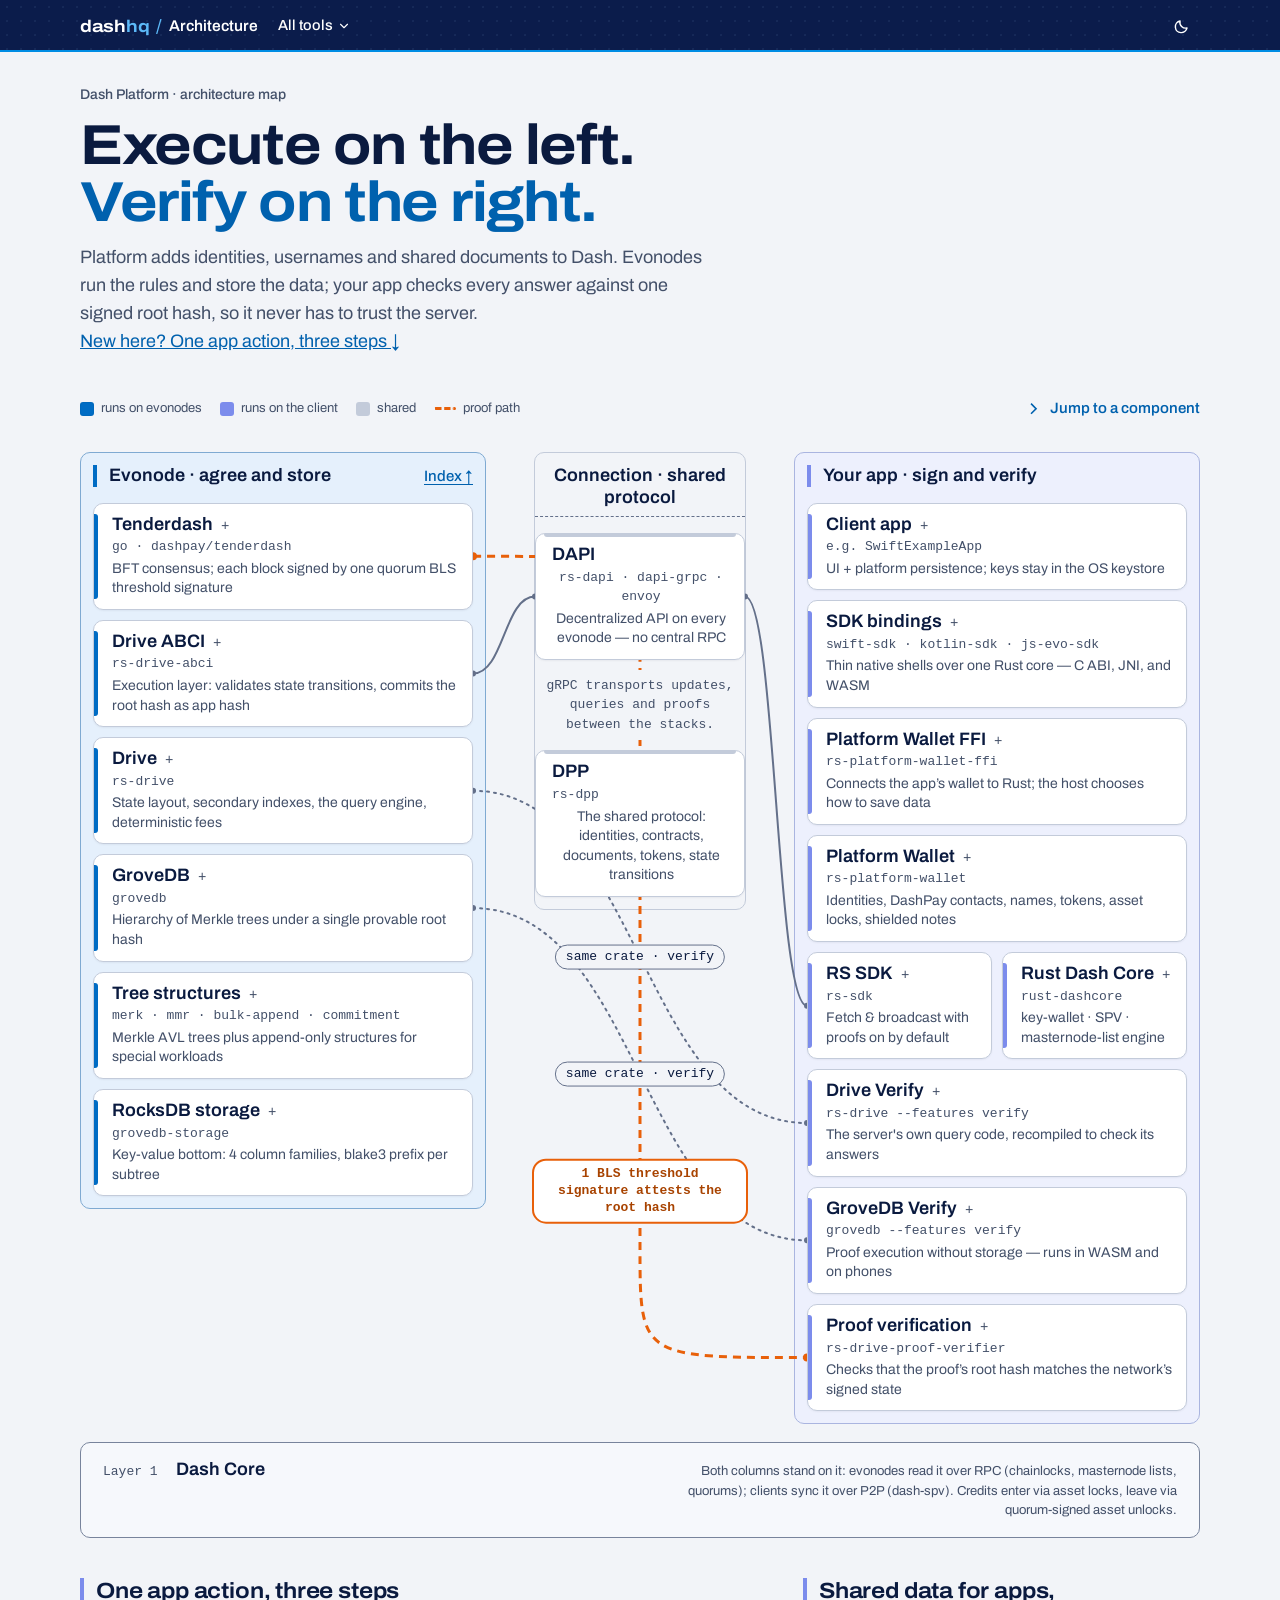
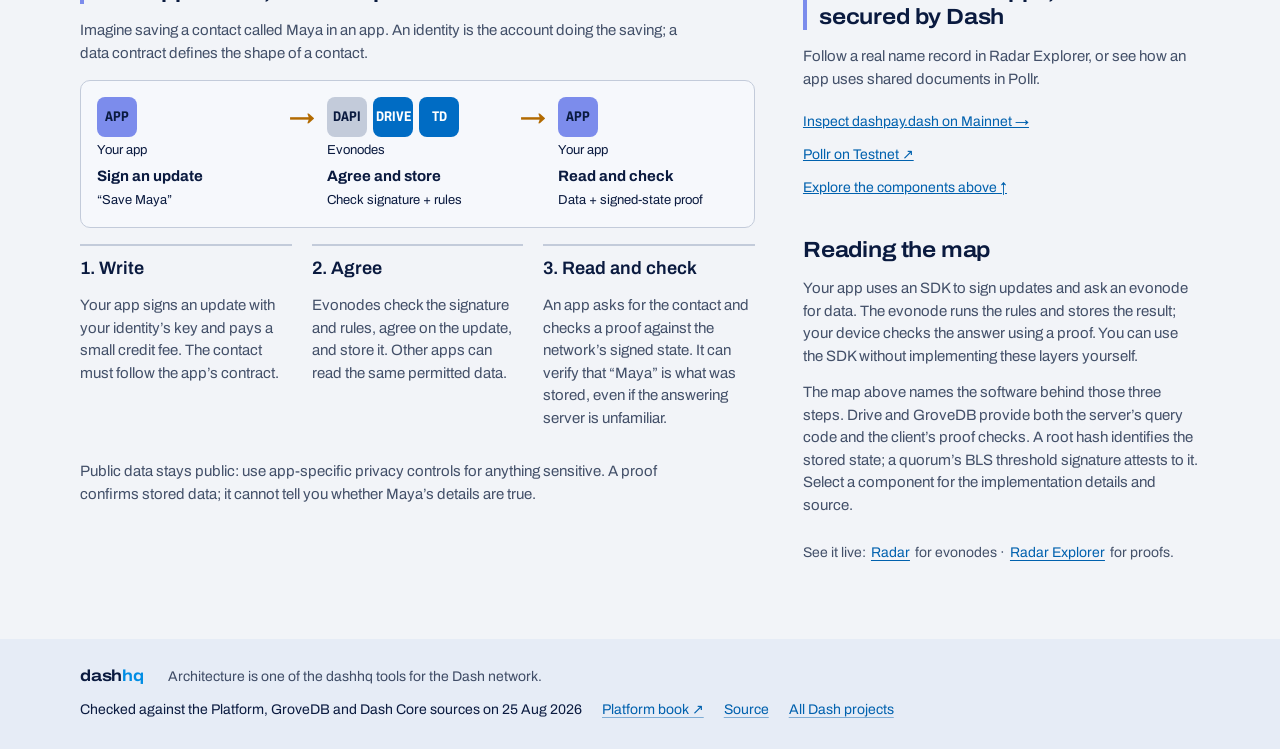
==== commit 9da599d5: "fix(arch): footer names its sources in words, not crate names Co-Authored-By: Claude Opus 5.5 <norep" ====
--- a/index.html
+++ b/index.html
@@ -238,7 +238,7 @@
 </aside>
 
 <dashhq-footer product="arch" source="https://github.com/PastaPastaPasta/dash-platform-architecture">
-<span>Platform, GroveDB and rust-dashcore sources · 25 Aug 2026</span>
+<span>Checked against the Platform, GroveDB and Dash Core sources on 25 Aug 2026</span>
 <a href="https://dashpay.github.io/platform/">Platform book ↗</a>
 </dashhq-footer>
 
--- a/dashhq/dashhq-tokens.css
+++ b/dashhq/dashhq-tokens.css
@@ -70,13 +70,21 @@
   --dh-chrome-accent: #5CB9F8;  /* the current section on the chrome */
   --dh-chrome-real: #F2BE62;    /* the Mainnet dot on the chrome: real funds */
 
-  /* accent: an app's own colour (Forge ember, Pollr teal, Yappr sky), for its brand mark, selection and highlights,
+  /* footer: a light blueprint band in light, the navy chrome in dark */
+  --dh-foot: #E6ECF6;
+  --dh-foot-ink: #0A1A3F;
+  --dh-foot-ink-2: #3F4C66;
+  --dh-foot-line: #C3CBDA;
+  --dh-foot-link: #0061AE;
+  --dh-foot-grid: rgba(0, 97, 174, .10);
+
+  /* accent: an app's own colour (Forge ember, Pollr rose, Yappr sky), for its brand mark, selection and highlights,
      inside that app only. Never the committing button, never text, and never borrowed by a core tool. An app turns
      it on with one attribute, <html data-dh-accent="forge|pollr|yappr">; core tools leave it off. */
   --dh-accent: var(--dh-brand);          /* the app's colour as a fill: its glyph, a highlight rule */
   --dh-accent-ink: #FFFFFF;              /* text on an accent fill */
   --dh-accent-forge: #F58A4F;  --dh-accent-forge-select: #C67040;  --dh-accent-forge-soft: #FDECE3;  /* ember */
-  --dh-accent-pollr: #25B8A6;  --dh-accent-pollr-select: #1E9586;  --dh-accent-pollr-soft: #DCF4F1;  /* teal, Pollr only */
+  --dh-accent-pollr: #C4446F;  --dh-accent-pollr-select: #B23F69;  --dh-accent-pollr-soft: #FBE8EF;  /* rose (was teal before 2.0) */
   --dh-accent-yappr: #38BDF8;  --dh-accent-yappr-select: #2B90BC;  --dh-accent-yappr-soft: #DFF4FE;  /* sky */
   --dh-shade-1: rgba(6, 14, 36, .10);   /* hover and press overlays on filled buttons */
   --dh-shade-2: rgba(6, 14, 36, .18);
@@ -98,11 +106,11 @@
   --dh-plate-hair: rgba(0, 97, 174, .16);
   --dh-mark-edge: transparent;  /* the mark gets a hairline edge on dark pages */
 
-  /* layers of the stack (hub map, architecture): steps of navy and Dash blue, never a second hue.
-     Core and Platform are told apart by their label, not by colour. Grounds and tiles only. */
+  /* layers of the stack (hub map, architecture): navy for apps, Dash blue for the network, indigo for Platform and
+     the client side, grey for reference. Grounds, tiles and swatches only; always with the layer's name beside them. */
   --dh-tier-apps: #0B1C4B;      --dh-tier-apps-ink: #FFFFFF;      --dh-tier-apps-soft: #E6EAF3;
   --dh-tier-net: #006CC4;       --dh-tier-net-ink: #FFFFFF;       --dh-tier-net-soft: #E5F0FC;
-  --dh-tier-platform: #7DBEF2;  --dh-tier-platform-ink: #0A1A3F;  --dh-tier-platform-soft: #EEF5FD;
+  --dh-tier-platform: #7C8CEC;  --dh-tier-platform-ink: #0A1A3F;  --dh-tier-platform-soft: #EDF0FD;
   --dh-tier-ref: #C3CBDA;       --dh-tier-ref-ink: #0A1A3F;       --dh-tier-ref-soft: #EEF1F6;
 
   /* categorical series (unordered sets: providers, countries, networks); --dh-ramp-* stays for ordered data.
@@ -111,6 +119,11 @@
 
   /* chart ramp for ordered categories (versions, epochs): 1 = newest or largest. Unordered sets: top 4 + "Other" in --dh-line-2. */
   --dh-ramp-1: #005A96; --dh-ramp-2: #0080D0; --dh-ramp-3: #39A2E8; --dh-ramp-4: #86C4F0; --dh-ramp-5: #C2E0F7;
+
+  /* flow: what moves between layers (funding paths, sequence arrows, proof paths). The one warm accent. */
+  --dh-flow: #B26A00;
+  /* a tile nested in a card: a step away from the card's own fill */
+  --dh-inset: var(--dh-page);
 
   --dh-focus: #0061AE;
   --dh-shadow-pop: 0 12px 32px -14px rgba(6, 14, 36, .38), 0 0 0 1px var(--dh-line);
@@ -182,7 +195,7 @@
 
 /* An app's accent: <html data-dh-accent="forge|pollr|yappr">. The shades follow the theme by themselves. */
 :root[data-dh-accent="forge"] { --dh-accent: var(--dh-accent-forge); --dh-accent-ink: #0A1A3F; --dh-select: var(--dh-accent-forge-select); --dh-select-soft: var(--dh-accent-forge-soft); }
-:root[data-dh-accent="pollr"] { --dh-accent: var(--dh-accent-pollr); --dh-accent-ink: #0A1A3F; --dh-select: var(--dh-accent-pollr-select); --dh-select-soft: var(--dh-accent-pollr-soft); }
+:root[data-dh-accent="pollr"] { --dh-accent: var(--dh-accent-pollr); --dh-accent-ink: #FFFFFF; --dh-select: var(--dh-accent-pollr-select); --dh-select-soft: var(--dh-accent-pollr-soft); }
 :root[data-dh-accent="yappr"] { --dh-accent: var(--dh-accent-yappr); --dh-accent-ink: #0A1A3F; --dh-select: var(--dh-accent-yappr-select); --dh-select-soft: var(--dh-accent-yappr-soft); }
 
 :root[data-theme="light"] { color-scheme: light; }
@@ -192,13 +205,13 @@
 @media (prefers-color-scheme: dark) {
   :root:not([data-theme="light"]) {
     color-scheme: dark;
-    --dh-page: #070D1D;
-    --dh-surface: #0F192F;
-    --dh-sunken: #050A15;
-    --dh-track: #1D2843;
-    --dh-raised: #1A2641;
-    --dh-raised-hover: #243353;
-    --dh-raised-line: #55678E;
+    --dh-page: #050A16;
+    --dh-surface: #111C35;
+    --dh-sunken: #070D1B;
+    --dh-track: #22304F;
+    --dh-raised: #1D2A48;
+    --dh-raised-hover: #27365A;
+    --dh-raised-line: #5A6D96;
     --dh-chip: var(--dh-raised);
     --dh-chip-line: var(--dh-line);
     --dh-disabled: var(--dh-surface);
@@ -206,16 +219,23 @@
     --dh-ink: #EAF0F8;
     --dh-ink-2: #B0BDD3;
     --dh-ink-3: #7F8CA6;
-    --dh-line: #33415F;
-    --dh-line-2: #64769C;
+    --dh-line: #36456A;
+    --dh-line-2: #6779A2;
     --dh-brand: #2E9BF0;
     --dh-brand-ink: #7DC1F7;
     --dh-brand-fill: #1A6CC2;
     --dh-brand-soft: #14294B;
     --dh-act-hover: #155FAC;
-    --dh-seg-on: #3C4F7A;
+    --dh-seg-on: #465C8E;
     --dh-seg-on-ink: #FFFFFF;
     --dh-chrome: #0C1C4A;
+    --dh-foot: #0C1C4A;
+    --dh-foot-ink: #FFFFFF;
+    --dh-foot-ink-2: #B9C6E4;
+    --dh-foot-line: #34477D;
+    --dh-foot-link: #FFFFFF;
+    --dh-foot-grid: rgba(166, 211, 247, .07);
+    --dh-flow: #F0B44C;
     --dh-chrome-raised: #172B66;
     --dh-chrome-line: #34477D;
     --dh-warn: #F2BE62;  --dh-warn-soft: #2B2314;
@@ -227,14 +247,14 @@
     --dh-plate-ink-2: #A3B7D8;
     --dh-plate-hair: rgba(166, 211, 247, .2);
     --dh-mark-edge: rgba(125, 193, 247, .38);
-    --dh-tier-apps: #C2D2F2;      --dh-tier-apps-ink: #0A1A3F;      --dh-tier-apps-soft: #131E37;
-    --dh-tier-net: #2E9BF0;       --dh-tier-net-ink: #06122B;       --dh-tier-net-soft: #14294B;
-    --dh-tier-platform: #7DC1F7;  --dh-tier-platform-ink: #06122B;  --dh-tier-platform-soft: #10223F;
-    --dh-tier-ref: #3A4868;       --dh-tier-ref-ink: #DCE5F3;       --dh-tier-ref-soft: #111A2E;
+    --dh-tier-apps: #C2D2F2;      --dh-tier-apps-ink: #0A1A3F;      --dh-tier-apps-soft: #16223E;
+    --dh-tier-net: #2E9BF0;       --dh-tier-net-ink: #06122B;       --dh-tier-net-soft: #102A52;
+    --dh-tier-platform: #A7B3F7;  --dh-tier-platform-ink: #0A1A3F;  --dh-tier-platform-soft: #18224A;
+    --dh-tier-ref: #4A5878;       --dh-tier-ref-ink: #EAF0F8;       --dh-tier-ref-soft: #151D30;
     --dh-cat-1: #4C93EC; --dh-cat-2: #EB7746; --dh-cat-3: #8C85F2; --dh-cat-4: #D9A21C; --dh-cat-5: #E46F9A;
     --dh-ramp-1: #A9D9FA; --dh-ramp-2: #62B8F3; --dh-ramp-3: #2B90DA; --dh-ramp-4: #1F6CA3; --dh-ramp-5: #1A4A6E;
     --dh-accent-forge-select: #F58A4F; --dh-accent-forge-soft: #363131;
-    --dh-accent-pollr-select: #25B8A6; --dh-accent-pollr-soft: #103A40;
+    --dh-accent-pollr-select: #E46F9A; --dh-accent-pollr-soft: #3A1A27;
     --dh-accent-yappr-select: #38BDF8; --dh-accent-yappr-soft: #143B4F;
     --dh-focus: #7DC1F7;
     --dh-shade-1: rgba(255, 255, 255, .08);
@@ -245,13 +265,13 @@
 }
 :root[data-theme="dark"] {
   color-scheme: dark;
-  --dh-page: #070D1D;
-  --dh-surface: #0F192F;
-  --dh-sunken: #050A15;
-  --dh-track: #1D2843;
-  --dh-raised: #1A2641;
-  --dh-raised-hover: #243353;
-  --dh-raised-line: #55678E;
+  --dh-page: #050A16;
+  --dh-surface: #111C35;
+  --dh-sunken: #070D1B;
+  --dh-track: #22304F;
+  --dh-raised: #1D2A48;
+  --dh-raised-hover: #27365A;
+  --dh-raised-line: #5A6D96;
   --dh-chip: var(--dh-raised);
   --dh-chip-line: var(--dh-line);
   --dh-disabled: var(--dh-surface);
@@ -259,16 +279,23 @@
   --dh-ink: #EAF0F8;
   --dh-ink-2: #B0BDD3;
   --dh-ink-3: #7F8CA6;
-  --dh-line: #33415F;
-  --dh-line-2: #64769C;
+  --dh-line: #36456A;
+  --dh-line-2: #6779A2;
   --dh-brand: #2E9BF0;
   --dh-brand-ink: #7DC1F7;
   --dh-brand-fill: #1A6CC2;
   --dh-brand-soft: #14294B;
   --dh-act-hover: #155FAC;
-  --dh-seg-on: #3C4F7A;
+  --dh-seg-on: #465C8E;
   --dh-seg-on-ink: #FFFFFF;
   --dh-chrome: #0C1C4A;
+  --dh-foot: #0C1C4A;
+  --dh-foot-ink: #FFFFFF;
+  --dh-foot-ink-2: #B9C6E4;
+  --dh-foot-line: #34477D;
+  --dh-foot-link: #FFFFFF;
+  --dh-foot-grid: rgba(166, 211, 247, .07);
+  --dh-flow: #F0B44C;
   --dh-chrome-raised: #172B66;
   --dh-chrome-line: #34477D;
   --dh-warn: #F2BE62;  --dh-warn-soft: #2B2314;
@@ -280,14 +307,14 @@
   --dh-plate-ink-2: #A3B7D8;
   --dh-plate-hair: rgba(166, 211, 247, .2);
   --dh-mark-edge: rgba(125, 193, 247, .38);
-  --dh-tier-apps: #C2D2F2;      --dh-tier-apps-ink: #0A1A3F;      --dh-tier-apps-soft: #131E37;
-  --dh-tier-net: #2E9BF0;       --dh-tier-net-ink: #06122B;       --dh-tier-net-soft: #14294B;
-  --dh-tier-platform: #7DC1F7;  --dh-tier-platform-ink: #06122B;  --dh-tier-platform-soft: #10223F;
-  --dh-tier-ref: #3A4868;       --dh-tier-ref-ink: #DCE5F3;       --dh-tier-ref-soft: #111A2E;
+  --dh-tier-apps: #C2D2F2;      --dh-tier-apps-ink: #0A1A3F;      --dh-tier-apps-soft: #16223E;
+  --dh-tier-net: #2E9BF0;       --dh-tier-net-ink: #06122B;       --dh-tier-net-soft: #102A52;
+  --dh-tier-platform: #A7B3F7;  --dh-tier-platform-ink: #0A1A3F;  --dh-tier-platform-soft: #18224A;
+  --dh-tier-ref: #4A5878;       --dh-tier-ref-ink: #EAF0F8;       --dh-tier-ref-soft: #151D30;
   --dh-cat-1: #4C93EC; --dh-cat-2: #EB7746; --dh-cat-3: #8C85F2; --dh-cat-4: #D9A21C; --dh-cat-5: #E46F9A;
   --dh-ramp-1: #A9D9FA; --dh-ramp-2: #62B8F3; --dh-ramp-3: #2B90DA; --dh-ramp-4: #1F6CA3; --dh-ramp-5: #1A4A6E;
   --dh-accent-forge-select: #F58A4F; --dh-accent-forge-soft: #363131;
-  --dh-accent-pollr-select: #25B8A6; --dh-accent-pollr-soft: #103A40;
+  --dh-accent-pollr-select: #E46F9A; --dh-accent-pollr-soft: #3A1A27;
   --dh-accent-yappr-select: #38BDF8; --dh-accent-yappr-soft: #143B4F;
   --dh-focus: #7DC1F7;
   --dh-shade-1: rgba(255, 255, 255, .08);
--- a/dashhq/dashhq-shell.css
+++ b/dashhq/dashhq-shell.css
@@ -22,7 +22,7 @@
 /* Without JavaScript there is no phone menu: the product's links scroll sideways rather than being cut off. */
 dashhq-bar:not(:defined) > [slot="nav"] { flex: 0 1 auto; min-width: 0; overflow-x: auto; scrollbar-width: thin; }
 dashhq-bar:not(:defined) > [slot="actions"] { margin-left: auto; }
-dashhq-footer:not(:defined) { min-height: 120px; margin-top: var(--dh-7); background: var(--dh-chrome); color: var(--dh-chrome-ink-2); }
+dashhq-footer:not(:defined) { min-height: 120px; margin-top: var(--dh-6); background: var(--dh-foot); color: var(--dh-foot-ink-2); border-top: 1px solid var(--dh-foot-line); }
 dashhq-hash:not(:defined) { display: inline; font-family: var(--dh-mono); font-size: .92em; overflow-wrap: anywhere; }
 dashhq-signin-help, dashhq-not-found, dashhq-moved { display: block; }
 /* The display rules above outrank the browser's [hidden]; an element the page hides stays hidden, upgraded or not. */
@@ -87,8 +87,10 @@
 }
 /* Slots carry inline footer copy and links, never another layout. */
 dashhq-footer :is(p, div, nav, span) { display: inline; margin: 0; padding: 0; }
-dashhq-footer a { color: inherit; text-decoration: underline; text-decoration-color: var(--dh-chrome-line-2); text-underline-offset: 3px; }
-/* The page ends at the footer: below it (and above the bar, on overscroll) the canvas is the chrome's navy, not page
-   colour. Zero specificity, so a product's own html or body background and margin always win. */
-:where(html:has(dashhq-footer)) { background-color: var(--dh-chrome); }
+dashhq-footer a { color: var(--dh-foot-link); text-decoration: underline; text-decoration-color: color-mix(in srgb, currentColor 45%, transparent); text-underline-offset: 3px; }
+/* Links a product writes in a row inside its footer copy keep a real gap between them. */
+dashhq-footer a + a, dashhq-footer span + a { margin-inline-start: 1.1em; }
+dashhq-footer a { white-space: nowrap; }
+/* The page ends at the footer: below it the canvas is the footer's colour, not page colour. Zero specificity, so a product's own html or body background and margin always win. */
+:where(html:has(dashhq-footer)) { background-color: var(--dh-foot); }
 :where(body:has(dashhq-footer)) { margin: 0; background-color: var(--dh-page); }
--- a/dashhq/dashhq-components.css
+++ b/dashhq/dashhq-components.css
@@ -250,7 +250,11 @@
   background-size: 5px 5px; background-repeat: no-repeat;
 }
 /* An input with a unit or a button stuck to it: "DASH", "Paste". */
-.dh-input-group { display: flex; align-items: stretch; min-width: 0; }
+.dh-input-group { display: flex; align-items: stretch; min-width: 0; border-radius: var(--dh-r2); }
+/* The group focuses as one control: the ring goes round the field and its add-on together. */
+.dh-input-group:focus-within { outline: var(--dh-ring-w) solid var(--dh-focus); outline-offset: var(--dh-ring-offset); }
+.dh-input-group > .dh-input:focus { outline: none; }
+.dh-input-group > .dh-btn:focus-visible { outline-offset: -4px; }
 .dh-input-group > .dh-input { flex: 1 1 auto; border-start-end-radius: 0; border-end-end-radius: 0; }
 .dh-input-group > .dh-input-group__addon, .dh-input-group > .dh-btn { flex: none; border-start-start-radius: 0; border-end-start-radius: 0; margin-left: -1px; }
 .dh-input-group__addon { box-sizing: border-box; display: inline-flex; align-items: center; height: var(--dh-ctl-h); padding: 0 10px;
@@ -312,6 +316,9 @@
    Surface, 1px line, radius 10, no shadow. Never a card inside a card: nest with hairlines instead. */
 .dh-panel, .dh-card { box-sizing: border-box; min-width: 0; background: var(--dh-surface); border: 1px solid var(--dh-line);
   border-radius: var(--dh-r3); padding: var(--dh-4) var(--dh-5); box-shadow: var(--dh-shadow-card); }
+/* A card inside a card or panel draws no shadow; --flat drops the frame altogether (a card folded into its parent). */
+:is(.dh-card, .dh-panel) :is(.dh-card, .dh-panel) { box-shadow: none; }
+.dh-card--flat, .dh-panel--flat { background: none; border: 0; box-shadow: none; padding: 0; }
 /* The one card a view leans on (the form, the answer): a heavier edge rather than another box around it. */
 .dh-card--key { border-color: var(--dh-line-2); }
 .dh-panel__head, .dh-card__head { display: flex; flex-wrap: wrap; align-items: baseline; justify-content: space-between;
@@ -387,6 +394,8 @@
 /* ================================================================ stats */
 .dh-stats { display: grid; grid-template-columns: repeat(auto-fit, minmax(min(100%, 180px), 1fr)); gap: 16px; }
 .dh-stat { display: grid; gap: 6px; align-content: start; padding: 20px; border: 1px solid var(--dh-line); border-radius: 10px; background: var(--dh-surface); min-width: 0; }
+/* A figure tile inside a card steps away from the card's fill, so it never reads as white on white. */
+:is(.dh-card, .dh-panel) .dh-stat:not(.dh-stats--ruled > *) { background: var(--dh-inset); }
 /* tone is carried by the value, never a coloured edge; a value that is simply fine stays ink (--good is kept as ink) */
 .dh-stat--key .dh-stat__value { color: var(--dh-brand-ink); }
 .dh-stat--good .dh-stat__value { color: var(--dh-ink); }
@@ -523,7 +532,7 @@
    .dh-badge--neutral, and only the row that differs gets --warn or --bad. --good is Dash blue, for the rare state
    that is good news worth seeing (a payout sent), not for the normal case. --real marks real mainnet funds. */
 .dh-badge, .dh-pill {
-  box-sizing: border-box; display: inline-flex; align-items: center; gap: 5px; height: 24px; padding: 0 8px; border-radius: var(--dh-r1);
+  box-sizing: border-box; display: inline-flex; align-items: center; gap: 5px; height: 24px; padding: 1px 8px 0; border-radius: var(--dh-r1);
   font: var(--dh-w-ui) var(--dh-fs-xs)/1 var(--dh-font); text-transform: none; letter-spacing: 0; white-space: nowrap; vertical-align: middle;
   background: var(--dh-chip); color: var(--dh-ink-2); box-shadow: inset 0 0 0 1px var(--dh-chip-line);
 }
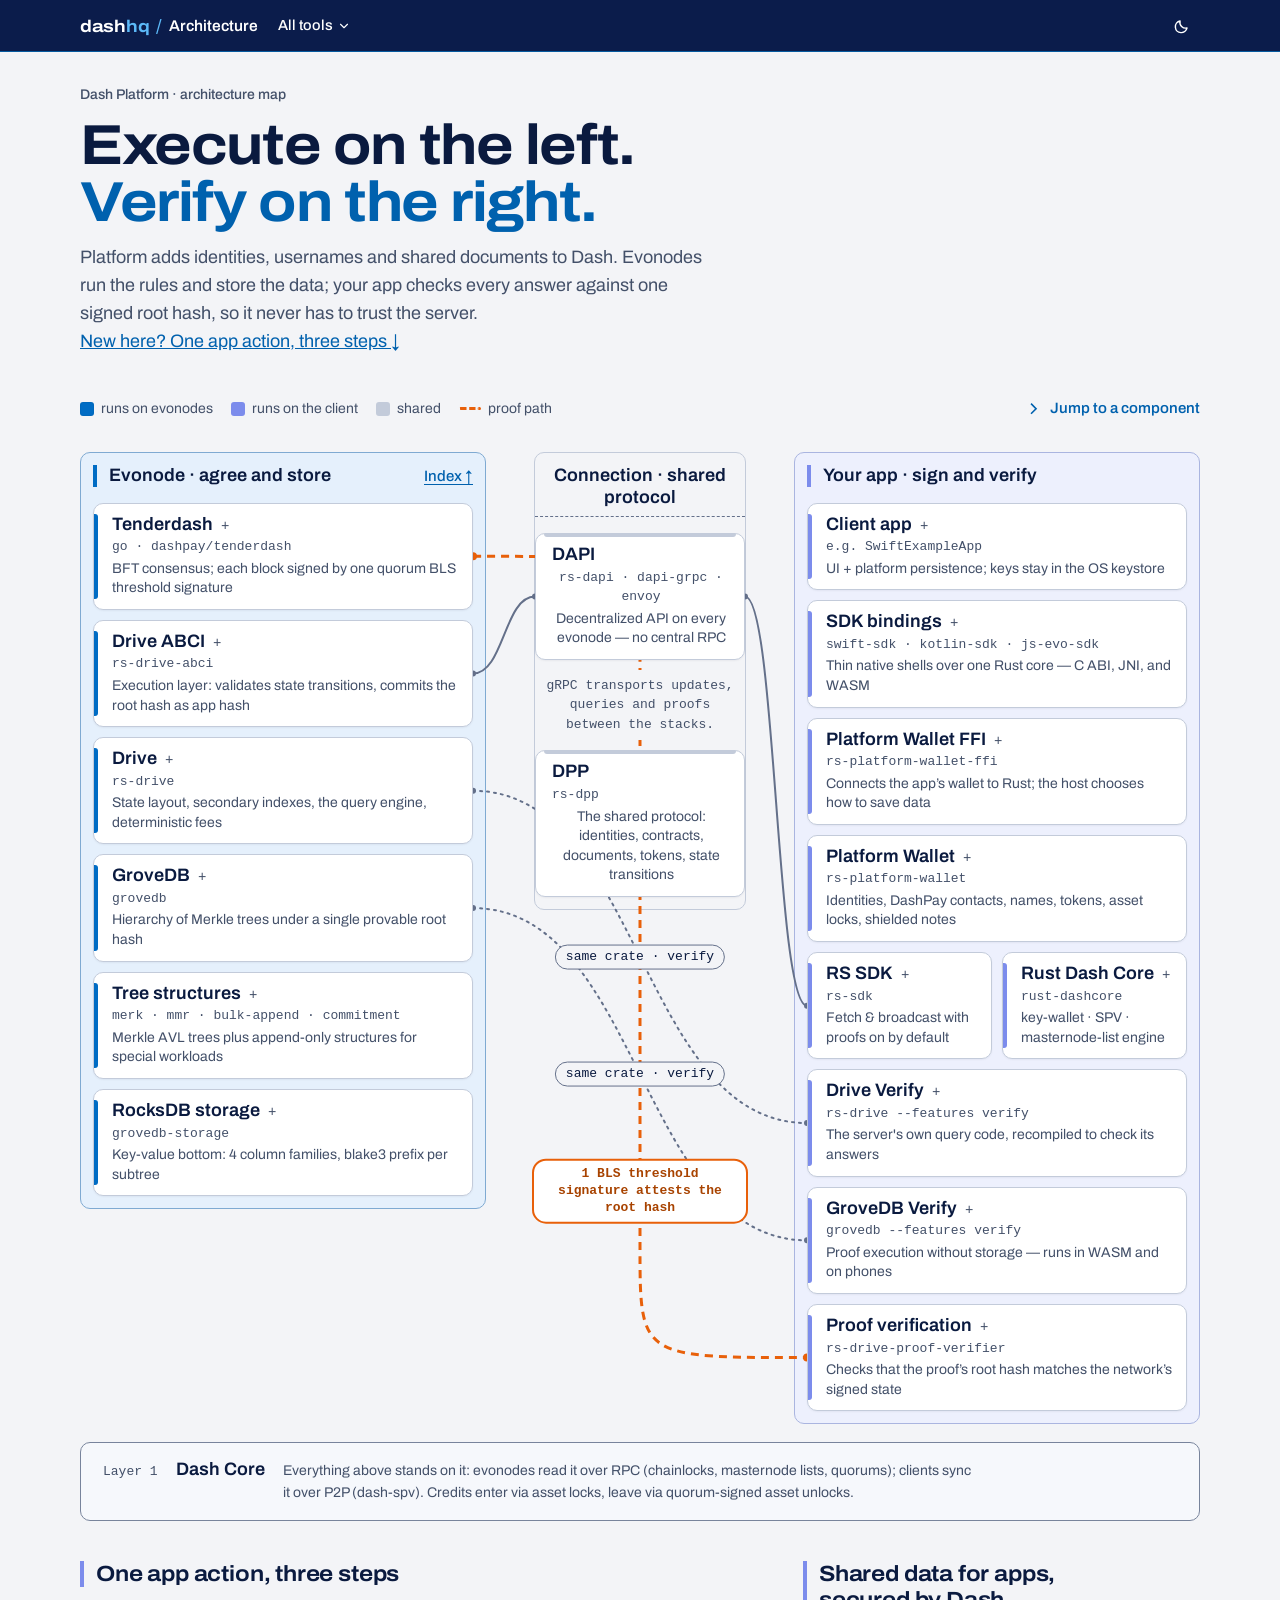
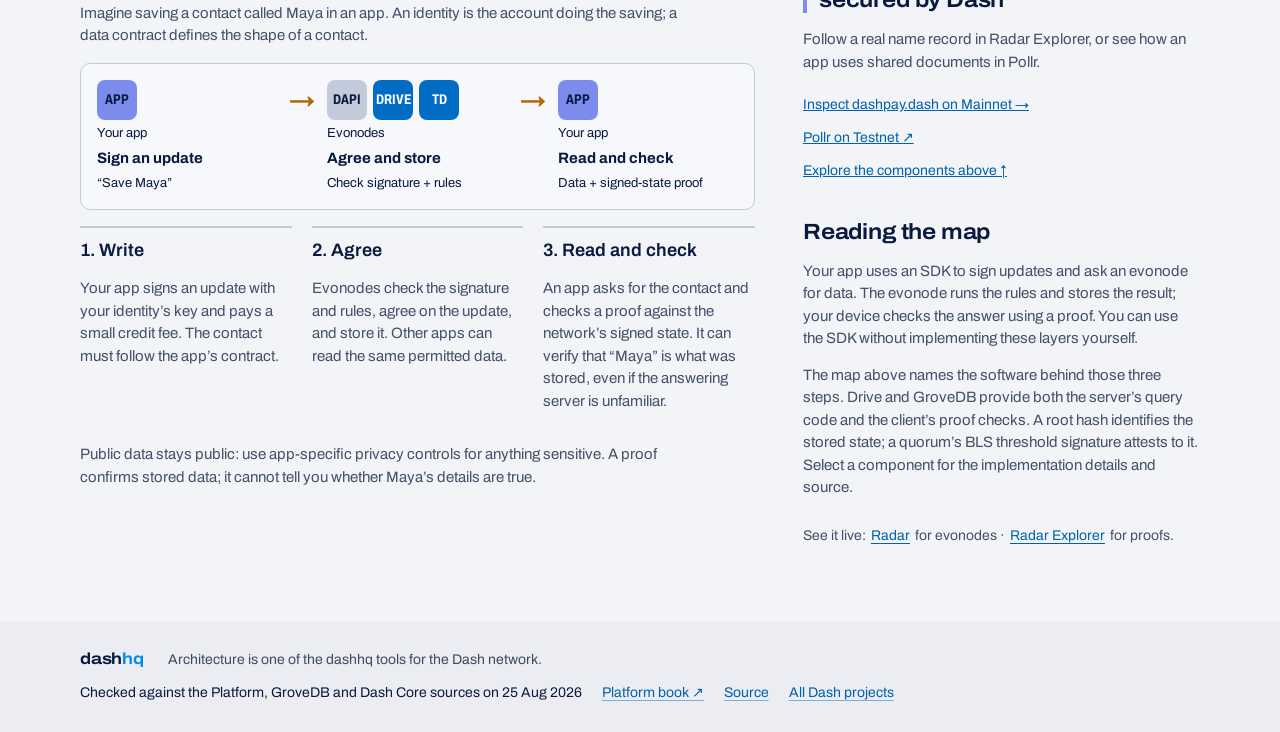
==== commit c7aac153: "style(arch): larger legend and a left-aligned Layer 1 description The Layer 1 line also stops referr" ====
--- a/index.html
+++ b/index.html
@@ -4,11 +4,11 @@
 <meta charset="utf-8">
 <meta http-equiv="Content-Security-Policy" content="default-src 'self'; script-src 'self'; style-src 'self'; font-src 'self'; img-src 'self' data:; connect-src 'self'; base-uri 'none'; form-action 'self'; object-src 'none'">
 <meta name="viewport" content="width=device-width, initial-scale=1">
-<script src="/dashhq/dashhq-shell.js" integrity="sha256-pY818rGt2RziN3Jl6GOUPwoBuDXCLSk03Mt40n3Wt4k=" crossorigin="anonymous"></script>
+<script src="/dashhq/dashhq-shell.js" integrity="sha256-0wRl1fbZV4XeSNDDDPP4LvMOBvGFbpu79jBKc/Wt7ts=" crossorigin="anonymous"></script>
 <link rel="preload" href="/dashhq/fonts/archivo-latin-var.woff2" as="font" type="font/woff2" crossorigin>
-<link rel="stylesheet" href="/dashhq/dashhq-tokens.css" integrity="sha256-5dOMkzZqrxDIXfGdDfy4hG3gMmwUjBk/maFstQiOqiI=" crossorigin="anonymous">
-<link rel="stylesheet" href="/dashhq/dashhq-shell.css" integrity="sha256-YTeSEezfD7Rzg/jJ98Dr08MM5hpUa7ukwTbSkGV38zo=" crossorigin="anonymous">
-<link rel="stylesheet" href="/dashhq/dashhq-components.css" integrity="sha256-EeOUWS5QP3xj9sYyCmQVVwKCEZTnjJxlEEUI6vAx05k=" crossorigin="anonymous">
+<link rel="stylesheet" href="/dashhq/dashhq-tokens.css" integrity="sha256-fS69yOA1Ltq5ThxDFcKSN68HKCAV/v2IJLDPbzvn9Ek=" crossorigin="anonymous">
+<link rel="stylesheet" href="/dashhq/dashhq-shell.css" integrity="sha256-IkcQ0FR4xAI4ibLSsm+tBWVNeulvyiPd+EUDr1EwlM4=" crossorigin="anonymous">
+<link rel="stylesheet" href="/dashhq/dashhq-components.css" integrity="sha256-7czUtjruBLixsF6pGkN/x7Oq4EYsjbKtAZ8OyEJOq8g=" crossorigin="anonymous">
 <link rel="icon" href="/favicon.svg" type="image/svg+xml">
 <link rel="stylesheet" href="/architecture.css">
 <script src="/architecture.js" defer></script>
@@ -183,7 +183,7 @@
     <button class="basebar" id="dash-core" data-id="dash-core">
       <span class="crate">Layer 1</span>
       <span class="name dh-h3">Dash Core</span>
-      <span class="role">Both columns stand on it: evonodes read it over RPC (chainlocks, masternode lists, quorums); clients sync it over P2P (dash-spv). Credits enter via asset locks, leave via quorum-signed asset unlocks.</span>
+      <span class="role">Everything above stands on it: evonodes read it over RPC (chainlocks, masternode lists, quorums); clients sync it over P2P (dash-spv). Credits enter via asset locks, leave via quorum-signed asset unlocks.</span>
     </button>
   </div>
   <div class="after-board">
--- a/dashhq/dashhq-tokens.css
+++ b/dashhq/dashhq-tokens.css
@@ -19,10 +19,10 @@
   color-scheme: light dark;
 
   /* surfaces */
-  --dh-page: #F2F4F8;          /* page background: cool paper */
+  --dh-page: #F3F4F7;          /* page background: cool paper */
   --dh-surface: #FFFFFF;       /* panels, cards, inputs */
-  --dh-sunken: #E8ECF3;        /* wells, table header, code */
-  --dh-track: #E1E6EF;         /* meter, progress and segmented-control tracks; in dark, a step above the surface, never a hole */
+  --dh-sunken: #E9EBF0;        /* wells, table header, code */
+  --dh-track: #E2E5EC;         /* meter, progress and segmented-control tracks; in dark, a step above the surface, never a hole */
   --dh-hover: rgba(10, 26, 63, .05);
   --dh-raised: var(--dh-surface);
   --dh-raised-hover: var(--dh-sunken);
@@ -70,13 +70,13 @@
   --dh-chrome-accent: #5CB9F8;  /* the current section on the chrome */
   --dh-chrome-real: #F2BE62;    /* the Mainnet dot on the chrome: real funds */
 
-  /* footer: a light blueprint band in light, the navy chrome in dark */
-  --dh-foot: #E6ECF6;
+  /* footer: one step off the page in both themes; the bar alone carries the navy */
+  --dh-foot: #EBEDF2;
   --dh-foot-ink: #0A1A3F;
-  --dh-foot-ink-2: #3F4C66;
-  --dh-foot-line: #C3CBDA;
+  --dh-foot-ink-2: #3F4A5E;
+  --dh-foot-line: #C7CCD6;
   --dh-foot-link: #0061AE;
-  --dh-foot-grid: rgba(0, 97, 174, .10);
+  --dh-foot-grid: transparent;
 
   /* accent: an app's own colour (Forge ember, Pollr rose, Yappr sky), for its brand mark, selection and highlights,
      inside that app only. Never the committing button, never text, and never borrowed by a core tool. An app turns
@@ -205,52 +205,52 @@
 @media (prefers-color-scheme: dark) {
   :root:not([data-theme="light"]) {
     color-scheme: dark;
-    --dh-page: #050A16;
-    --dh-surface: #111C35;
-    --dh-sunken: #070D1B;
-    --dh-track: #22304F;
-    --dh-raised: #1D2A48;
-    --dh-raised-hover: #27365A;
-    --dh-raised-line: #5A6D96;
+    --dh-page: #08090D;
+    --dh-surface: #1E222C;
+    --dh-sunken: #050608;
+    --dh-track: #2C323E;
+    --dh-raised: #272C38;
+    --dh-raised-hover: #313745;
+    --dh-raised-line: #646E80;
     --dh-chip: var(--dh-raised);
     --dh-chip-line: var(--dh-line);
     --dh-disabled: var(--dh-surface);
-    --dh-hover: rgba(225, 234, 248, .06);
-    --dh-ink: #EAF0F8;
-    --dh-ink-2: #B0BDD3;
-    --dh-ink-3: #7F8CA6;
-    --dh-line: #36456A;
-    --dh-line-2: #6779A2;
+    --dh-hover: rgba(230, 236, 245, .06);
+    --dh-ink: #EDF0F5;
+    --dh-ink-2: #B6BDCA;
+    --dh-ink-3: #808999;
+    --dh-line: #3E4555;
+    --dh-line-2: #6A7385;
     --dh-brand: #2E9BF0;
     --dh-brand-ink: #7DC1F7;
     --dh-brand-fill: #1A6CC2;
-    --dh-brand-soft: #14294B;
+    --dh-brand-soft: #132943;
     --dh-act-hover: #155FAC;
-    --dh-seg-on: #465C8E;
+    --dh-seg-on: #3F5279;
     --dh-seg-on-ink: #FFFFFF;
     --dh-chrome: #0C1C4A;
-    --dh-foot: #0C1C4A;
-    --dh-foot-ink: #FFFFFF;
-    --dh-foot-ink-2: #B9C6E4;
-    --dh-foot-line: #34477D;
-    --dh-foot-link: #FFFFFF;
-    --dh-foot-grid: rgba(166, 211, 247, .07);
+    --dh-foot: #12151C;
+    --dh-foot-ink: #EDF0F5;
+    --dh-foot-ink-2: #B6BDCA;
+    --dh-foot-line: #2E3440;
+    --dh-foot-link: #7DC1F7;
+    --dh-foot-grid: transparent;
     --dh-flow: #F0B44C;
     --dh-chrome-raised: #172B66;
     --dh-chrome-line: #34477D;
     --dh-warn: #F2BE62;  --dh-warn-soft: #2B2314;
     --dh-bad:  #F48A80;  --dh-bad-soft:  #3A1818;
-    --dh-plate: #0D1F45;
-    --dh-plate-edge: #22386A;
+    --dh-plate: #0E2050;
+    --dh-plate-edge: #2B4683;
     --dh-plate-line: #A6D3F7;
     --dh-plate-ink: #E6F0FC;
     --dh-plate-ink-2: #A3B7D8;
     --dh-plate-hair: rgba(166, 211, 247, .2);
     --dh-mark-edge: rgba(125, 193, 247, .38);
-    --dh-tier-apps: #C2D2F2;      --dh-tier-apps-ink: #0A1A3F;      --dh-tier-apps-soft: #16223E;
-    --dh-tier-net: #2E9BF0;       --dh-tier-net-ink: #06122B;       --dh-tier-net-soft: #102A52;
-    --dh-tier-platform: #A7B3F7;  --dh-tier-platform-ink: #0A1A3F;  --dh-tier-platform-soft: #18224A;
-    --dh-tier-ref: #4A5878;       --dh-tier-ref-ink: #EAF0F8;       --dh-tier-ref-soft: #151D30;
+    --dh-tier-apps: #C2D2F2;      --dh-tier-apps-ink: #0A1A3F;      --dh-tier-apps-soft: #1C2233;
+    --dh-tier-net: #2E9BF0;       --dh-tier-net-ink: #06122B;       --dh-tier-net-soft: #102846;
+    --dh-tier-platform: #A7B3F7;  --dh-tier-platform-ink: #0A1A3F;  --dh-tier-platform-soft: #1E2347;
+    --dh-tier-ref: #5B6476;       --dh-tier-ref-ink: #EDF0F5;       --dh-tier-ref-soft: #22262F;
     --dh-cat-1: #4C93EC; --dh-cat-2: #EB7746; --dh-cat-3: #8C85F2; --dh-cat-4: #D9A21C; --dh-cat-5: #E46F9A;
     --dh-ramp-1: #A9D9FA; --dh-ramp-2: #62B8F3; --dh-ramp-3: #2B90DA; --dh-ramp-4: #1F6CA3; --dh-ramp-5: #1A4A6E;
     --dh-accent-forge-select: #F58A4F; --dh-accent-forge-soft: #363131;
@@ -265,52 +265,52 @@
 }
 :root[data-theme="dark"] {
   color-scheme: dark;
-  --dh-page: #050A16;
-  --dh-surface: #111C35;
-  --dh-sunken: #070D1B;
-  --dh-track: #22304F;
-  --dh-raised: #1D2A48;
-  --dh-raised-hover: #27365A;
-  --dh-raised-line: #5A6D96;
+  --dh-page: #08090D;
+  --dh-surface: #1E222C;
+  --dh-sunken: #050608;
+  --dh-track: #2C323E;
+  --dh-raised: #272C38;
+  --dh-raised-hover: #313745;
+  --dh-raised-line: #646E80;
   --dh-chip: var(--dh-raised);
   --dh-chip-line: var(--dh-line);
   --dh-disabled: var(--dh-surface);
-  --dh-hover: rgba(225, 234, 248, .06);
-  --dh-ink: #EAF0F8;
-  --dh-ink-2: #B0BDD3;
-  --dh-ink-3: #7F8CA6;
-  --dh-line: #36456A;
-  --dh-line-2: #6779A2;
+  --dh-hover: rgba(230, 236, 245, .06);
+  --dh-ink: #EDF0F5;
+  --dh-ink-2: #B6BDCA;
+  --dh-ink-3: #808999;
+  --dh-line: #3E4555;
+  --dh-line-2: #6A7385;
   --dh-brand: #2E9BF0;
   --dh-brand-ink: #7DC1F7;
   --dh-brand-fill: #1A6CC2;
-  --dh-brand-soft: #14294B;
+  --dh-brand-soft: #132943;
   --dh-act-hover: #155FAC;
-  --dh-seg-on: #465C8E;
+  --dh-seg-on: #3F5279;
   --dh-seg-on-ink: #FFFFFF;
   --dh-chrome: #0C1C4A;
-  --dh-foot: #0C1C4A;
-  --dh-foot-ink: #FFFFFF;
-  --dh-foot-ink-2: #B9C6E4;
-  --dh-foot-line: #34477D;
-  --dh-foot-link: #FFFFFF;
-  --dh-foot-grid: rgba(166, 211, 247, .07);
+  --dh-foot: #12151C;
+  --dh-foot-ink: #EDF0F5;
+  --dh-foot-ink-2: #B6BDCA;
+  --dh-foot-line: #2E3440;
+  --dh-foot-link: #7DC1F7;
+  --dh-foot-grid: transparent;
   --dh-flow: #F0B44C;
   --dh-chrome-raised: #172B66;
   --dh-chrome-line: #34477D;
   --dh-warn: #F2BE62;  --dh-warn-soft: #2B2314;
   --dh-bad:  #F48A80;  --dh-bad-soft:  #3A1818;
-  --dh-plate: #0D1F45;
-  --dh-plate-edge: #22386A;
+  --dh-plate: #0E2050;
+  --dh-plate-edge: #2B4683;
   --dh-plate-line: #A6D3F7;
   --dh-plate-ink: #E6F0FC;
   --dh-plate-ink-2: #A3B7D8;
   --dh-plate-hair: rgba(166, 211, 247, .2);
   --dh-mark-edge: rgba(125, 193, 247, .38);
-  --dh-tier-apps: #C2D2F2;      --dh-tier-apps-ink: #0A1A3F;      --dh-tier-apps-soft: #16223E;
-  --dh-tier-net: #2E9BF0;       --dh-tier-net-ink: #06122B;       --dh-tier-net-soft: #102A52;
-  --dh-tier-platform: #A7B3F7;  --dh-tier-platform-ink: #0A1A3F;  --dh-tier-platform-soft: #18224A;
-  --dh-tier-ref: #4A5878;       --dh-tier-ref-ink: #EAF0F8;       --dh-tier-ref-soft: #151D30;
+  --dh-tier-apps: #C2D2F2;      --dh-tier-apps-ink: #0A1A3F;      --dh-tier-apps-soft: #1C2233;
+  --dh-tier-net: #2E9BF0;       --dh-tier-net-ink: #06122B;       --dh-tier-net-soft: #102846;
+  --dh-tier-platform: #A7B3F7;  --dh-tier-platform-ink: #0A1A3F;  --dh-tier-platform-soft: #1E2347;
+  --dh-tier-ref: #5B6476;       --dh-tier-ref-ink: #EDF0F5;       --dh-tier-ref-soft: #22262F;
   --dh-cat-1: #4C93EC; --dh-cat-2: #EB7746; --dh-cat-3: #8C85F2; --dh-cat-4: #D9A21C; --dh-cat-5: #E46F9A;
   --dh-ramp-1: #A9D9FA; --dh-ramp-2: #62B8F3; --dh-ramp-3: #2B90DA; --dh-ramp-4: #1F6CA3; --dh-ramp-5: #1A4A6E;
   --dh-accent-forge-select: #F58A4F; --dh-accent-forge-soft: #363131;
--- a/dashhq/dashhq-shell.css
+++ b/dashhq/dashhq-shell.css
@@ -88,8 +88,6 @@
 /* Slots carry inline footer copy and links, never another layout. */
 dashhq-footer :is(p, div, nav, span) { display: inline; margin: 0; padding: 0; }
 dashhq-footer a { color: var(--dh-foot-link); text-decoration: underline; text-decoration-color: color-mix(in srgb, currentColor 45%, transparent); text-underline-offset: 3px; }
-/* Links a product writes in a row inside its footer copy keep a real gap between them. */
-dashhq-footer a + a, dashhq-footer span + a { margin-inline-start: 1.1em; }
 dashhq-footer a { white-space: nowrap; }
 /* The page ends at the footer: below it the canvas is the footer's colour, not page colour. Zero specificity, so a product's own html or body background and margin always win. */
 :where(html:has(dashhq-footer)) { background-color: var(--dh-foot); }
--- a/dashhq/dashhq-components.css
+++ b/dashhq/dashhq-components.css
@@ -545,6 +545,22 @@
 .dh-badge--info, .dh-pill--info { background: var(--dh-info-soft); color: var(--dh-info); }
 .dh-badge--real, .dh-pill--real { background: var(--dh-real-soft); color: var(--dh-real); }
 .dh-badge--outline { background: transparent; box-shadow: inset 0 0 0 1px var(--dh-line-2); }
+/* Network marks, one system everywhere: Mainnet a filled gold dot (real funds), Testnet a hollow ring, both
+   networks both marks, a devnet a dashed ring, a preview a dashed chip. This is the display mark; the bar's network
+   switch is the only selector (bordered, with a chevron).
+   <span class="dh-net dh-net--mainnet|--testnet|--both|--devnet|--preview">Mainnet · Testnet</span> */
+.dh-net { box-sizing: border-box; display: inline-flex; align-items: center; gap: 6px; height: 24px; padding: 1px 8px 0;
+  border: 1px solid transparent; border-radius: var(--dh-r1); background: var(--dh-chip); color: var(--dh-ink);
+  font: var(--dh-w-ui) var(--dh-fs-xs)/1 var(--dh-font); white-space: nowrap; vertical-align: middle; }
+.dh-net::before, .dh-net::after { content: ""; display: none; flex: none; box-sizing: border-box; width: 8px; height: 8px;
+  margin-top: -1px; border-radius: 50%; }
+.dh-net:is(.dh-net--mainnet, .dh-net--both)::before { display: block; order: -2; background: var(--dh-real); }
+.dh-net:is(.dh-net--testnet, .dh-net--preview)::before, .dh-net--both::after { display: block; order: -1;
+  border: 1.5px solid var(--dh-ink-2); }
+.dh-net--both::after { margin-inline-start: -3px; }
+.dh-net--devnet::before { display: block; border: 1.5px dashed var(--dh-ink-2); }
+.dh-net--preview { background: none; border: 1px dashed var(--dh-line-2); }
+
 /* Inline status without a box, for dense tables: "● Reachable". */
 .dh-status { display: inline-flex; align-items: center; gap: 6px; white-space: nowrap; }
 .dh-status::before { content: ""; width: 7px; height: 7px; border-radius: 50%; background: var(--dh-ink-3); flex: none; }
@@ -598,7 +614,7 @@
 .dh-ref a, .dh-sources a { color: var(--dh-brand-ink); }
 .dh-ref a:hover { text-decoration: underline; text-underline-offset: 2px; }
 .dh-sources { box-sizing: border-box; display: block; max-width: 80ch; margin: var(--dh-3) 0 0; padding: var(--dh-2) 0 0;
-  border-top: 1px solid var(--dh-line); font-size: var(--dh-fs-xs); line-height: 1.45; color: var(--dh-ink-2); }
+  border-top: 1px solid var(--dh-line); font-size: var(--dh-fs-sm); line-height: 1.5; color: var(--dh-ink-2); }
 ol.dh-sources { display: grid; gap: 3px; list-style: none; counter-reset: dh-src; }
 /* The number hangs in its own column; the line stays inline text, so a link or <time> inside it flows with it. */
 ol.dh-sources > li { counter-increment: dh-src; position: relative; padding-left: 1.6em;
@@ -784,8 +800,13 @@
   border-radius: var(--dh-r1); font-size: var(--dh-fs-xs); line-height: 1.4; color: var(--dh-ink-2); background: var(--dh-chip); }
 .dh-chip--test::before { content: none; display: none; }
 
-/* Keep each separator with the preceding metadata item when the row wraps. */
-.dh-meta { display: flex; flex-wrap: wrap; align-items: baseline; gap: 4px 8px; min-width: 0;
-  margin: 0; padding: 0; list-style: none; color: var(--dh-ink-2); font-size: var(--dh-fs-sm); }
-.dh-meta > * { display: inline-flex; align-items: baseline; min-width: 0; max-width: 100%; overflow-wrap: anywhere; }
-.dh-meta > :not(:last-child)::after { content: "·"; flex: none; margin-inline-start: 8px; color: var(--dh-ink-3); }
+/* Metadata items separated by dots that never dangle: each item's dot sits in the gap before it, and the row clips
+   its first gap, where the dot before each line's first item sits. */
+.dh-meta { --dh-meta-gap: 18px; display: flex; flex-wrap: wrap; align-items: baseline; gap: 4px 0; min-width: 0;
+  margin: 0 0 0 calc(-1 * var(--dh-meta-gap)); padding: 0; list-style: none; overflow-x: clip;
+  clip-path: inset(-100vh 0 -100vh var(--dh-meta-gap));
+  color: var(--dh-ink-2); font-size: var(--dh-fs-sm); }
+.dh-meta > * { position: relative; display: inline-flex; align-items: baseline; min-width: 0; max-width: 100%;
+  margin-inline-start: var(--dh-meta-gap); overflow-wrap: anywhere; }
+.dh-meta > *::before { content: "·"; position: absolute; right: 100%; width: var(--dh-meta-gap); text-align: center;
+  color: var(--dh-ink-3); }
--- a/architecture.css
+++ b/architecture.css
@@ -239,8 +239,7 @@
   }
   .basebar:focus-visible { outline: 2px solid var(--dh-focus); outline-offset: 2px; }
   .basebar .crate { font-family: var(--dh-mono); font-size: 13px; color: var(--dh-plate-ink-2); }
-  .basebar .role { font-size: 13px; color: var(--dh-plate-ink-2); flex-basis: 100%; }
-  @media (min-width: 900px) { .basebar .role { flex-basis: auto; margin-left: auto; text-align: right; max-width: 76ch; } }
+  .basebar .role { font-size: 14px; line-height: 1.55; color: var(--dh-plate-ink-2); flex-basis: 100%; max-width: 86ch; text-align: left; }
 
   /* reveal animation */
   @media (prefers-reduced-motion: no-preference) {
@@ -362,7 +361,7 @@
 [hidden]{display:none!important}
 :focus-visible{outline:2px solid var(--dh-focus);outline-offset:2px}
 .skip{position:absolute;left:-10000px;z-index:100;background:var(--panel);padding:12px}.skip:focus{left:12px;top:12px}
-.legend,.drawer-kind{font-family:var(--dh-font);font-size:13px;text-transform:none}
+.legend,.drawer-kind{font-family:var(--dh-font);font-size:14px;text-transform:none}
 .col-server .col-head{color:var(--ink)}
 .live{color:var(--muted);font-size:14px;margin-top:16px}.live a{display:inline-block;padding:6px 2px;text-underline-offset:3px}
 .swatch.server,.basebar{border:1px solid color-mix(in srgb,var(--dh-plate-line) 40%,transparent)}
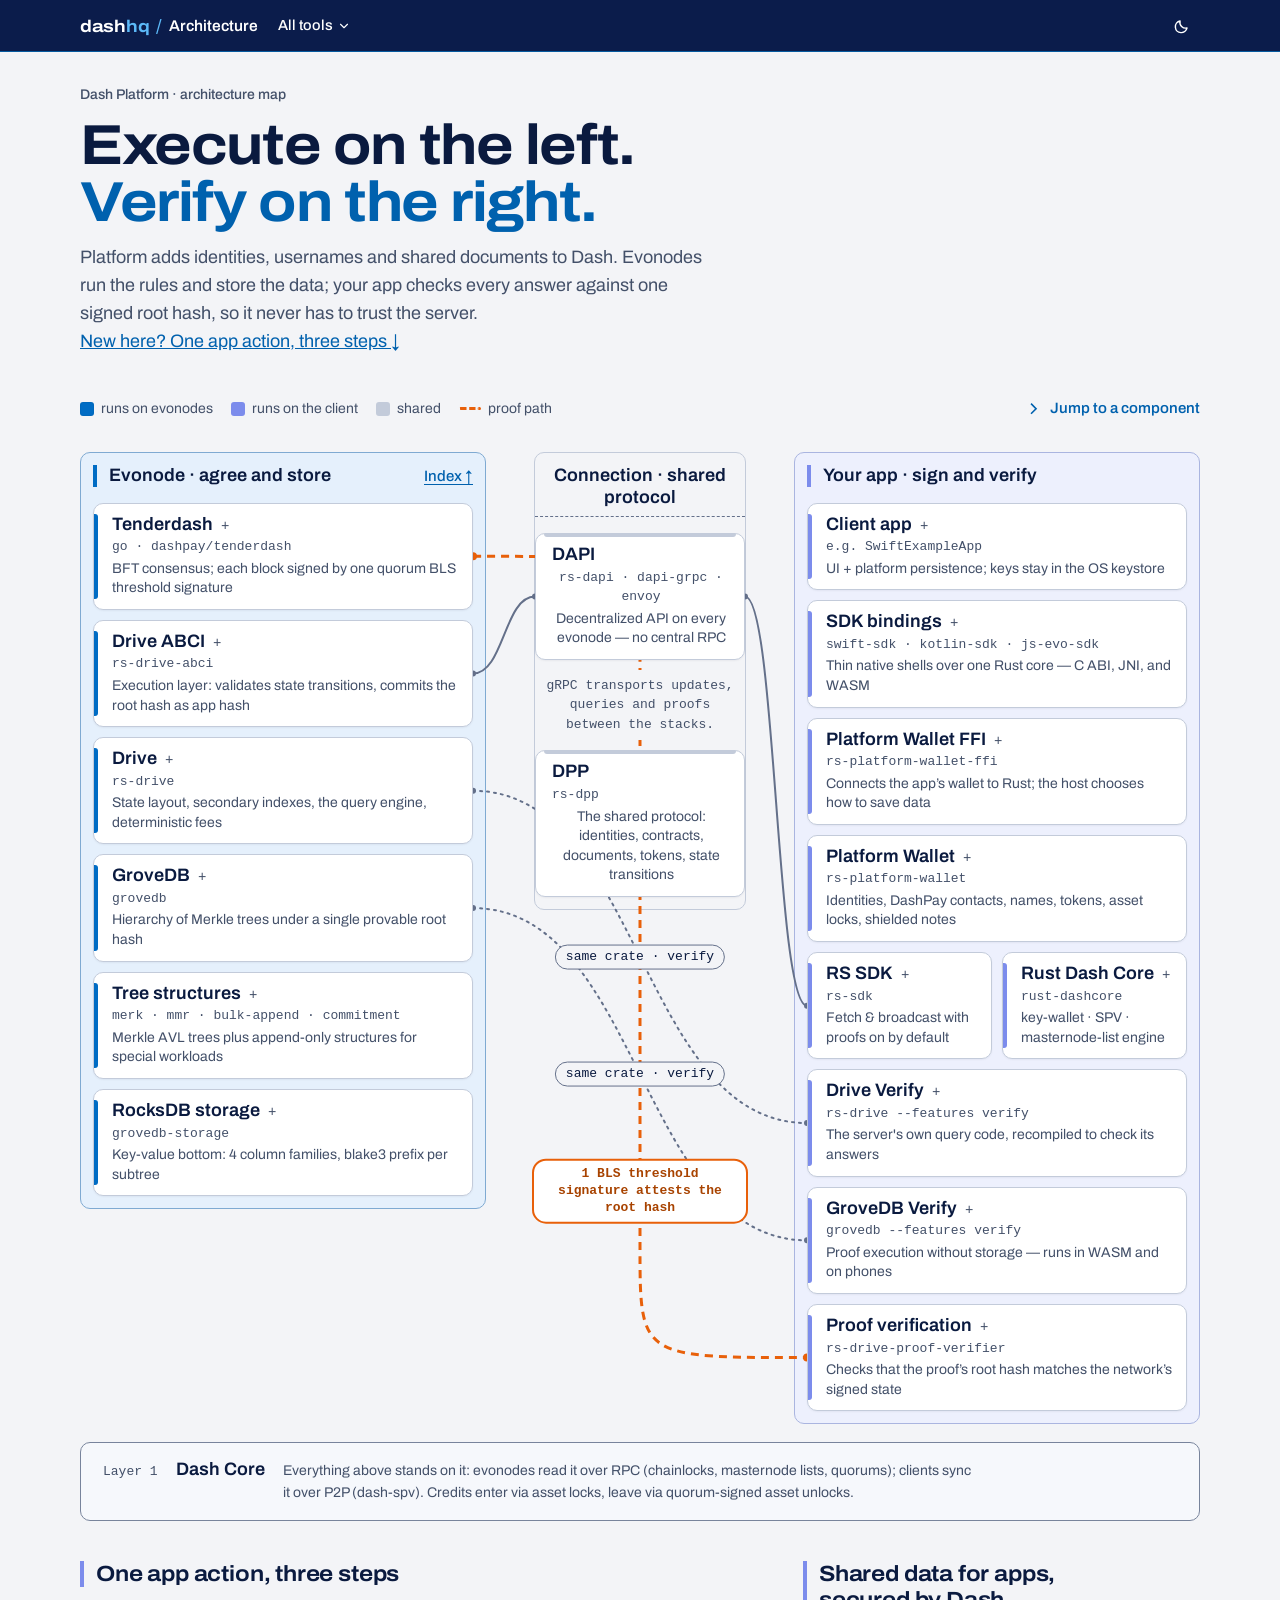
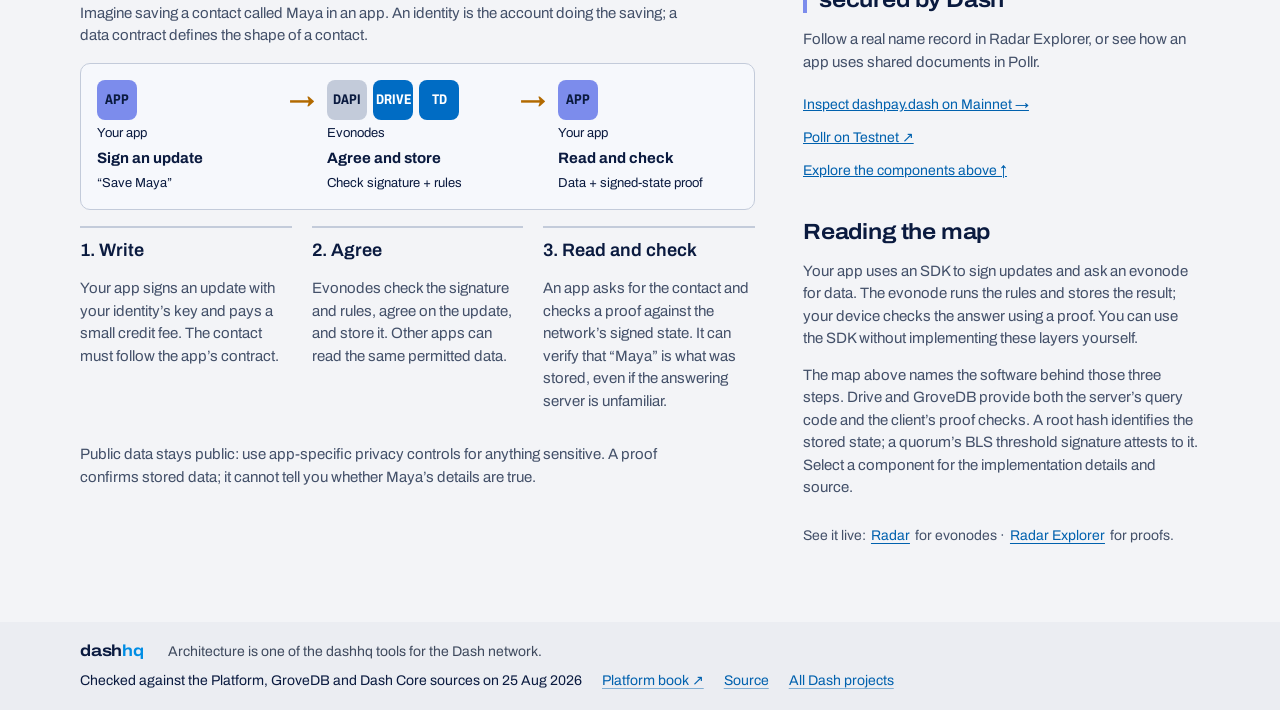
==== commit b2224819: "chore(shell): vendor dashhq shell 2.0.0 at design ec94ac4 Success states in ink with a tick, a short" ====
--- a/index.html
+++ b/index.html
@@ -4,11 +4,11 @@
 <meta charset="utf-8">
 <meta http-equiv="Content-Security-Policy" content="default-src 'self'; script-src 'self'; style-src 'self'; font-src 'self'; img-src 'self' data:; connect-src 'self'; base-uri 'none'; form-action 'self'; object-src 'none'">
 <meta name="viewport" content="width=device-width, initial-scale=1">
-<script src="/dashhq/dashhq-shell.js" integrity="sha256-0wRl1fbZV4XeSNDDDPP4LvMOBvGFbpu79jBKc/Wt7ts=" crossorigin="anonymous"></script>
+<script src="/dashhq/dashhq-shell.js" integrity="sha256-UM4GZ3u0RlZBzb0a6f8f0C3UtLa1MduyufecUWixpvU=" crossorigin="anonymous"></script>
 <link rel="preload" href="/dashhq/fonts/archivo-latin-var.woff2" as="font" type="font/woff2" crossorigin>
-<link rel="stylesheet" href="/dashhq/dashhq-tokens.css" integrity="sha256-fS69yOA1Ltq5ThxDFcKSN68HKCAV/v2IJLDPbzvn9Ek=" crossorigin="anonymous">
+<link rel="stylesheet" href="/dashhq/dashhq-tokens.css" integrity="sha256-R/8UNxw5ao8tVN1PTpeaC76dhGEJdSIK/k/UCslxoLw=" crossorigin="anonymous">
 <link rel="stylesheet" href="/dashhq/dashhq-shell.css" integrity="sha256-IkcQ0FR4xAI4ibLSsm+tBWVNeulvyiPd+EUDr1EwlM4=" crossorigin="anonymous">
-<link rel="stylesheet" href="/dashhq/dashhq-components.css" integrity="sha256-7czUtjruBLixsF6pGkN/x7Oq4EYsjbKtAZ8OyEJOq8g=" crossorigin="anonymous">
+<link rel="stylesheet" href="/dashhq/dashhq-components.css" integrity="sha256-tFDJ87RZi7QaBtjk8TVPGR7MtQYQ5a6LRyW7U8MqtCQ=" crossorigin="anonymous">
 <link rel="icon" href="/favicon.svg" type="image/svg+xml">
 <link rel="stylesheet" href="/architecture.css">
 <script src="/architecture.js" defer></script>
--- a/dashhq/dashhq-tokens.css
+++ b/dashhq/dashhq-tokens.css
@@ -90,7 +90,7 @@
   --dh-shade-2: rgba(6, 14, 36, .18);
 
   /* status: for the exception only. A state that is the same on every row gets no colour. */
-  --dh-good: var(--dh-brand-ink);  --dh-good-soft: var(--dh-brand-soft);   /* no green: "ok" reads as Dash blue */
+  --dh-good: var(--dh-ink);  --dh-good-soft: var(--dh-chip);             /* the normal state is not a colour: ink, with a tick */
   --dh-warn: #8A5300;  --dh-warn-soft: #FBF0DA;                            /* amber-gold, not orange */
   --dh-bad:  #B4302A;  --dh-bad-soft:  #FBE6E4;
   --dh-info: var(--dh-brand-ink); --dh-info-soft: var(--dh-brand-soft);
--- a/dashhq/dashhq-components.css
+++ b/dashhq/dashhq-components.css
@@ -31,7 +31,7 @@
   box-sizing: border-box; width: 100%; max-width: var(--dh-shell-max, var(--dh-max));
   margin-inline: auto; padding-inline: var(--dh-gutter);
 }
-.dh-page { padding-block: var(--dh-6) var(--dh-8); }
+.dh-page { padding-block: var(--dh-6) var(--dh-7); }
 .dh-narrow { max-width: var(--dh-w-narrow); }        /* forms and reading columns: left-aligned, never centred */
 .dh-measure { max-width: 64ch; }
 .dh-stack { display: grid; grid-template-columns: minmax(0, 1fr); gap: var(--dh-4); }
@@ -95,7 +95,7 @@
   font-size: var(--dh-fs-sm); color: var(--dh-ink-2); }
 .dh-crumbs { display: flex; flex-wrap: wrap; align-items: center; gap: 2px 8px; margin: 0; padding: 0; list-style: none;
   font-size: var(--dh-fs-sm); color: var(--dh-ink-2); }
-.dh-crumbs > * + *::before { content: "/"; margin-right: 8px; color: var(--dh-line-2); }
+.dh-crumbs > * + *::before { content: "/"; content: "/" / ""; margin-right: 8px; color: var(--dh-line-2); }
 .dh-crumbs :where(a:not(.dh-btn)) { color: var(--dh-brand-ink); text-decoration: none; border-radius: var(--dh-r1); }
 .dh-crumbs :where(a:not(.dh-btn)):hover { text-decoration: underline; text-underline-offset: 3px; }
 .dh-crumbs [aria-current] { color: var(--dh-ink-2); }
@@ -529,8 +529,8 @@
 /* ================================================================ badges and status
    Status, never actions: never clickable. Always a word, never colour alone. .dh-pill is the same thing.
    Colour only the exception: a state every row shares ("Answering", "Success", "Enabled") is the plain badge or
-   .dh-badge--neutral, and only the row that differs gets --warn or --bad. --good is Dash blue, for the rare state
-   that is good news worth seeing (a payout sent), not for the normal case. --real marks real mainnet funds. */
+   .dh-badge--neutral, and only the row that differs gets --warn or --bad. --good is ink with a tick: passing,
+   funded or sent is the normal outcome, not a colour. Blue is for what you can press. --real marks real mainnet funds. */
 .dh-badge, .dh-pill {
   box-sizing: border-box; display: inline-flex; align-items: center; gap: 5px; height: 24px; padding: 1px 8px 0; border-radius: var(--dh-r1);
   font: var(--dh-w-ui) var(--dh-fs-xs)/1 var(--dh-font); text-transform: none; letter-spacing: 0; white-space: nowrap; vertical-align: middle;
@@ -540,6 +540,9 @@
 .dh-badge--dot::before, .dh-pill--dot::before { display: block; }
 .dh-badge--neutral, .dh-pill--neutral { background: var(--dh-neutral-soft); color: var(--dh-neutral); }
 .dh-badge--good, .dh-pill--good { background: var(--dh-good-soft); color: var(--dh-good); }
+.dh-badge--good::before, .dh-pill--good::before { display: block; box-sizing: content-box; width: 3px; height: 7px;
+  margin: -3px 2px 0 1px; border: solid currentColor; border-width: 0 1.75px 1.75px 0; border-radius: 0; background: none;
+  transform: rotate(45deg); }
 .dh-badge--warn, .dh-pill--warn { background: var(--dh-warn-soft); color: var(--dh-warn); }
 .dh-badge--bad,  .dh-pill--bad  { background: var(--dh-bad-soft);  color: var(--dh-bad); }
 .dh-badge--info, .dh-pill--info { background: var(--dh-info-soft); color: var(--dh-info); }
@@ -565,7 +568,8 @@
 .dh-status { display: inline-flex; align-items: center; gap: 6px; white-space: nowrap; }
 .dh-status::before { content: ""; width: 7px; height: 7px; border-radius: 50%; background: var(--dh-ink-3); flex: none; }
 .dh-status--neutral::before { background: transparent; box-shadow: inset 0 0 0 1.5px var(--dh-line-2); }
-.dh-status--good::before { background: var(--dh-good); }
+.dh-status--good::before { box-sizing: content-box; width: 3px; height: 7px; margin: -3px 2px 0 1px; border: solid var(--dh-good);
+  border-width: 0 1.75px 1.75px 0; border-radius: 0; background: none; transform: rotate(45deg); }
 .dh-status--warn::before { background: var(--dh-warn); }
 .dh-status--bad::before { background: var(--dh-bad); }
 .dh-status--info::before { background: var(--dh-brand); }
@@ -581,7 +585,7 @@
 .dh-proof:focus-visible { outline: var(--dh-ring-w) solid var(--dh-focus); outline-offset: var(--dh-ring-offset); }
 /* Checked is not a colour: the tick says it, in ink. */
 .dh-proof--ok { color: var(--dh-ink); border-color: var(--dh-line-2); }
-.dh-proof--ok::before { width: 5px; height: 9px; margin: -2px 3px 0 2px; border-radius: 0; border-width: 0 2px 2px 0; transform: rotate(45deg); color: var(--dh-brand-ink); }
+.dh-proof--ok::before { width: 5px; height: 9px; margin: -2px 3px 0 2px; border-radius: 0; border-width: 0 2px 2px 0; transform: rotate(45deg); color: var(--dh-ink); }
 .dh-proof--checking::before { border-color: var(--dh-line-2); border-top-color: var(--dh-brand); animation: dh-rot .8s linear infinite; }
 .dh-proof--reported { color: var(--dh-ink-2); }
 .dh-proof--reported { border-style: dashed; }
@@ -636,7 +640,7 @@
 .dh-notice :where(a:not(.dh-btn)) { color: var(--dh-ink); text-decoration: underline; text-underline-offset: 3px; }
 .dh-notice__actions { display: flex; flex-wrap: wrap; gap: var(--dh-2); margin-top: 6px; }
 .dh-notice--info { --dh-tone: var(--dh-info); --dh-tone-soft: var(--dh-info-soft); }
-.dh-notice--success { --dh-tone: var(--dh-brand); --dh-tone-soft: var(--dh-brand-soft); }
+.dh-notice--success { --dh-tone: var(--dh-line-2); --dh-tone-soft: var(--dh-surface); }
 .dh-notice--real { --dh-tone: var(--dh-real); --dh-tone-soft: var(--dh-real-soft); }
 .dh-notice--warn { --dh-tone: var(--dh-warn); --dh-tone-soft: var(--dh-warn-soft); }
 .dh-notice--error { --dh-tone: var(--dh-bad); --dh-tone-soft: var(--dh-bad-soft); }
@@ -808,5 +812,6 @@
   color: var(--dh-ink-2); font-size: var(--dh-fs-sm); }
 .dh-meta > * { position: relative; display: inline-flex; align-items: baseline; min-width: 0; max-width: 100%;
   margin-inline-start: var(--dh-meta-gap); overflow-wrap: anywhere; }
-.dh-meta > *::before { content: "·"; position: absolute; right: 100%; width: var(--dh-meta-gap); text-align: center;
+.dh-meta:not(:has(> *)) { margin-inline-start: 0; clip-path: none; }
+.dh-meta > *::before { content: "·"; content: "·" / ""; position: absolute; right: 100%; width: var(--dh-meta-gap); text-align: center;
   color: var(--dh-ink-3); }
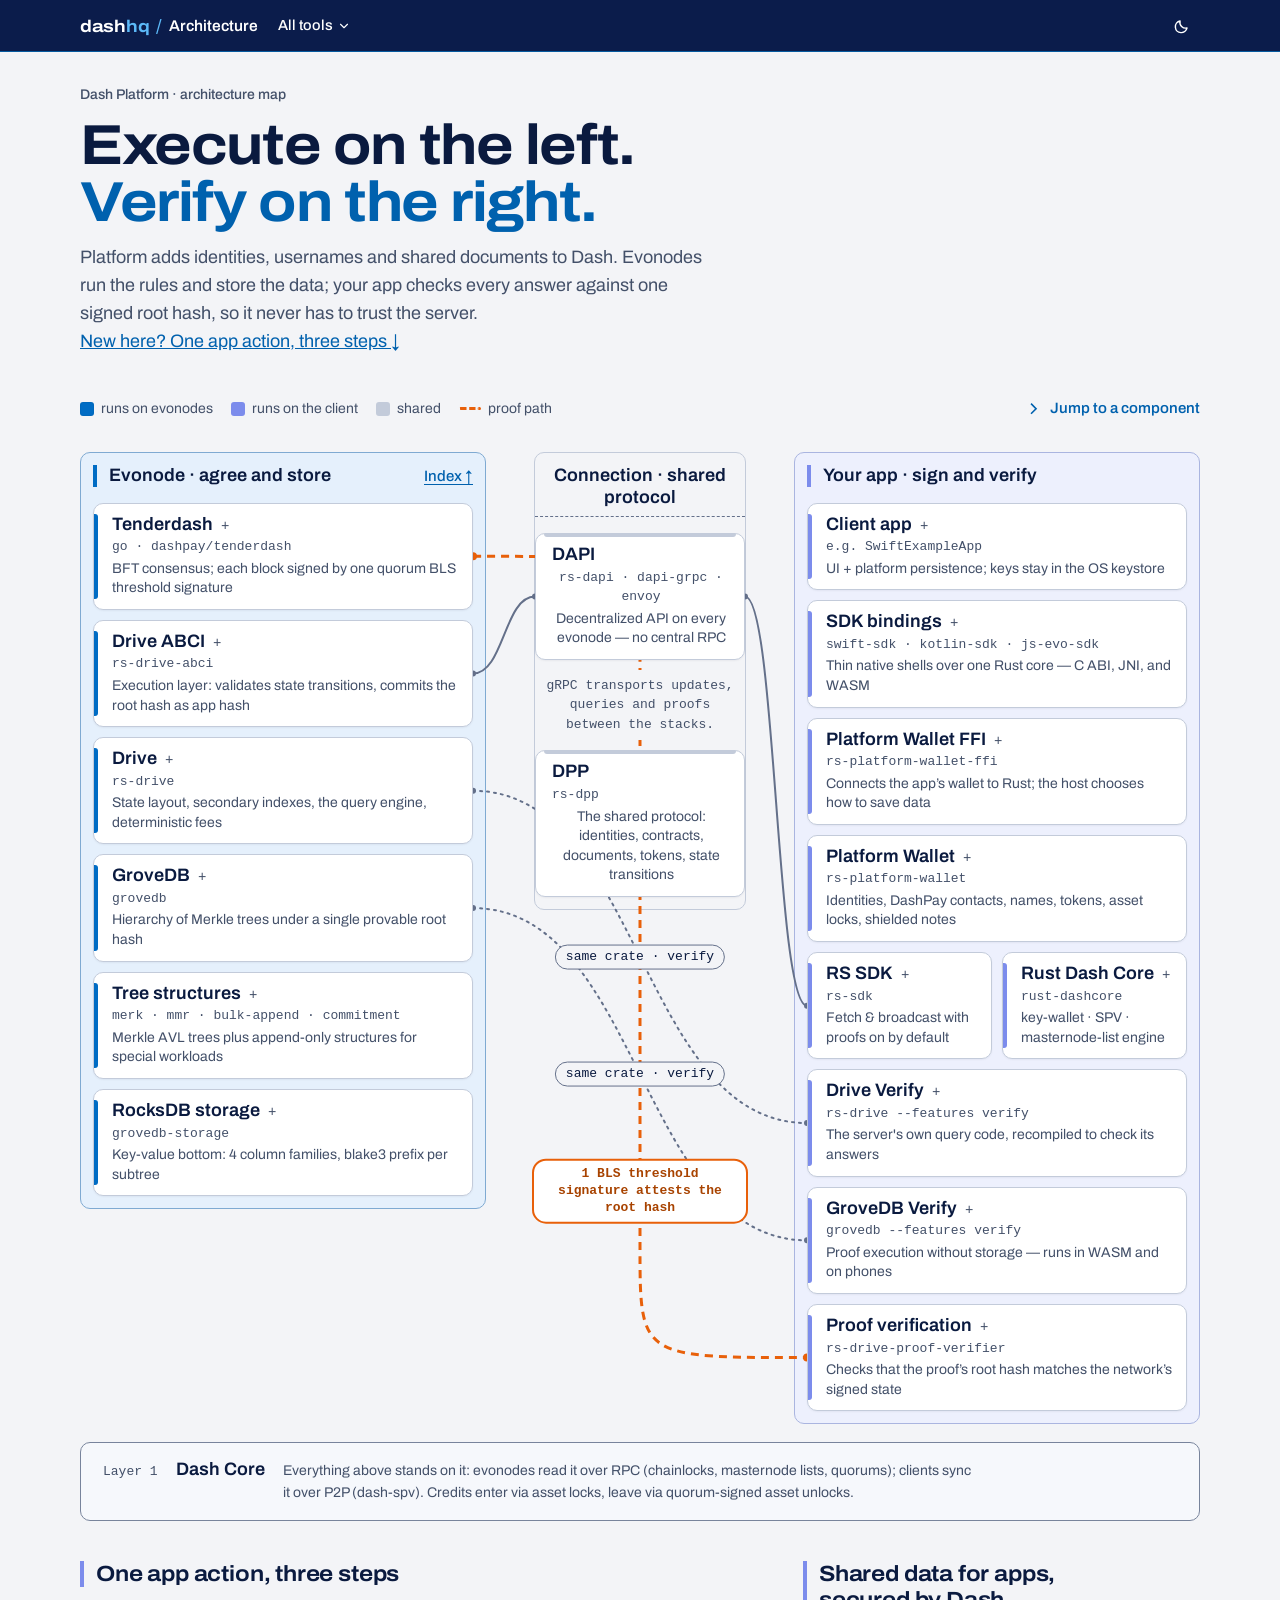
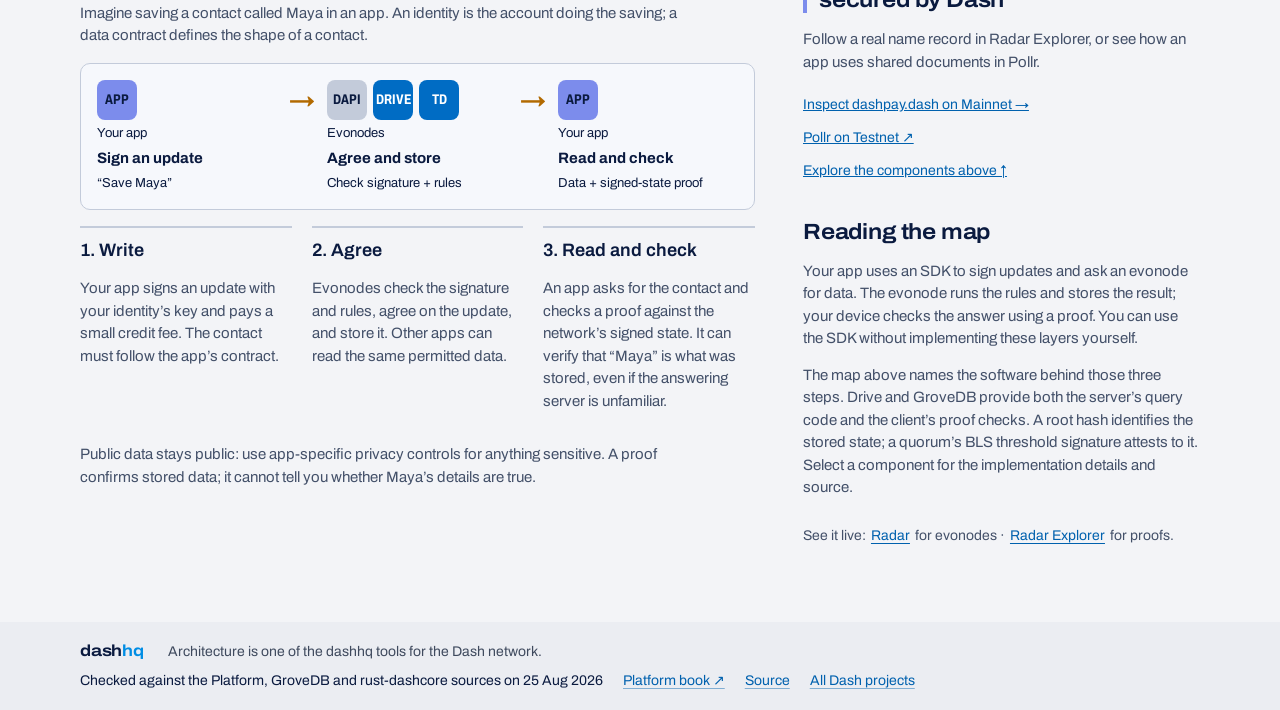
==== commit 45ef2439: "fix(arch): name rust-dashcore as the checked source Co-Authored-By: Claude Opus 5.5 <noreply@anthrop" ====
--- a/index.html
+++ b/index.html
@@ -238,7 +238,7 @@
 </aside>
 
 <dashhq-footer product="arch" source="https://github.com/PastaPastaPasta/dash-platform-architecture">
-<span>Checked against the Platform, GroveDB and Dash Core sources on 25 Aug 2026</span>
+<span>Checked against the Platform, GroveDB and rust-dashcore sources on 25 Aug 2026</span>
 <a href="https://dashpay.github.io/platform/">Platform book ↗</a>
 </dashhq-footer>
 
